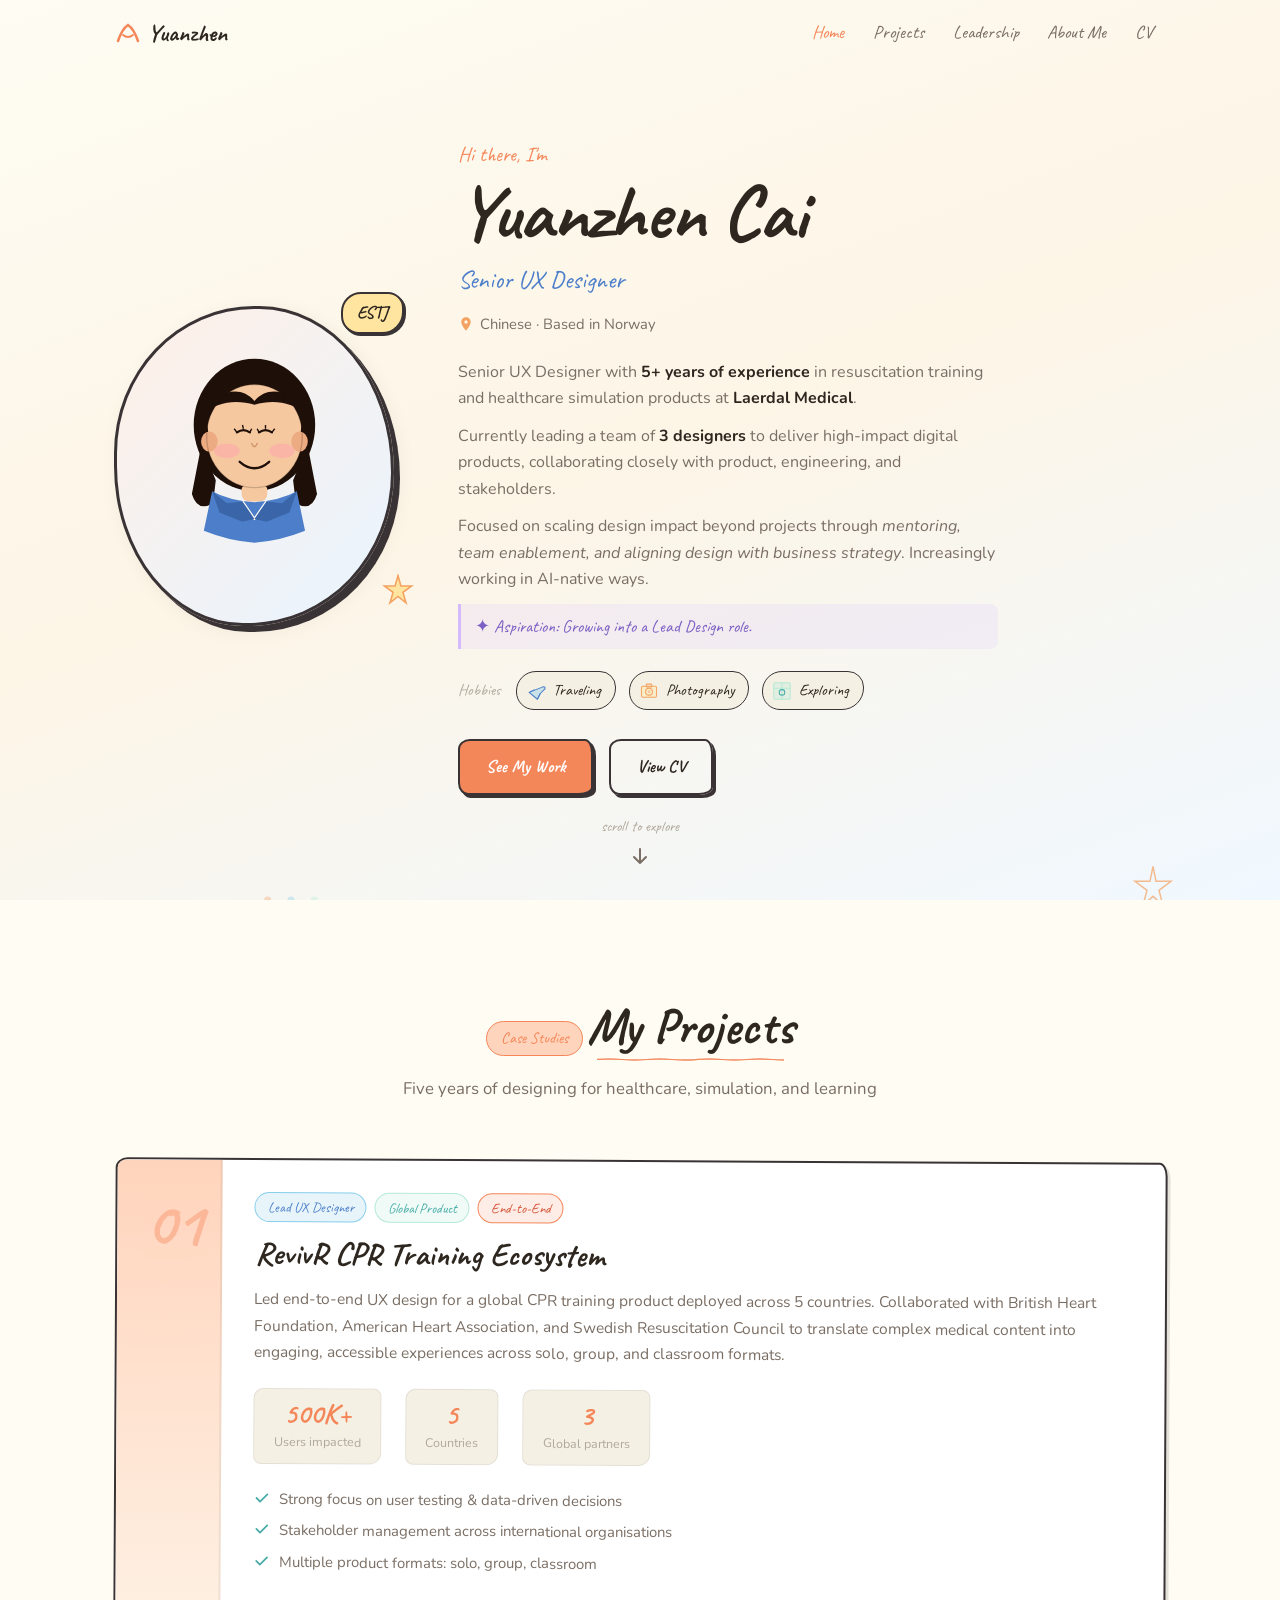
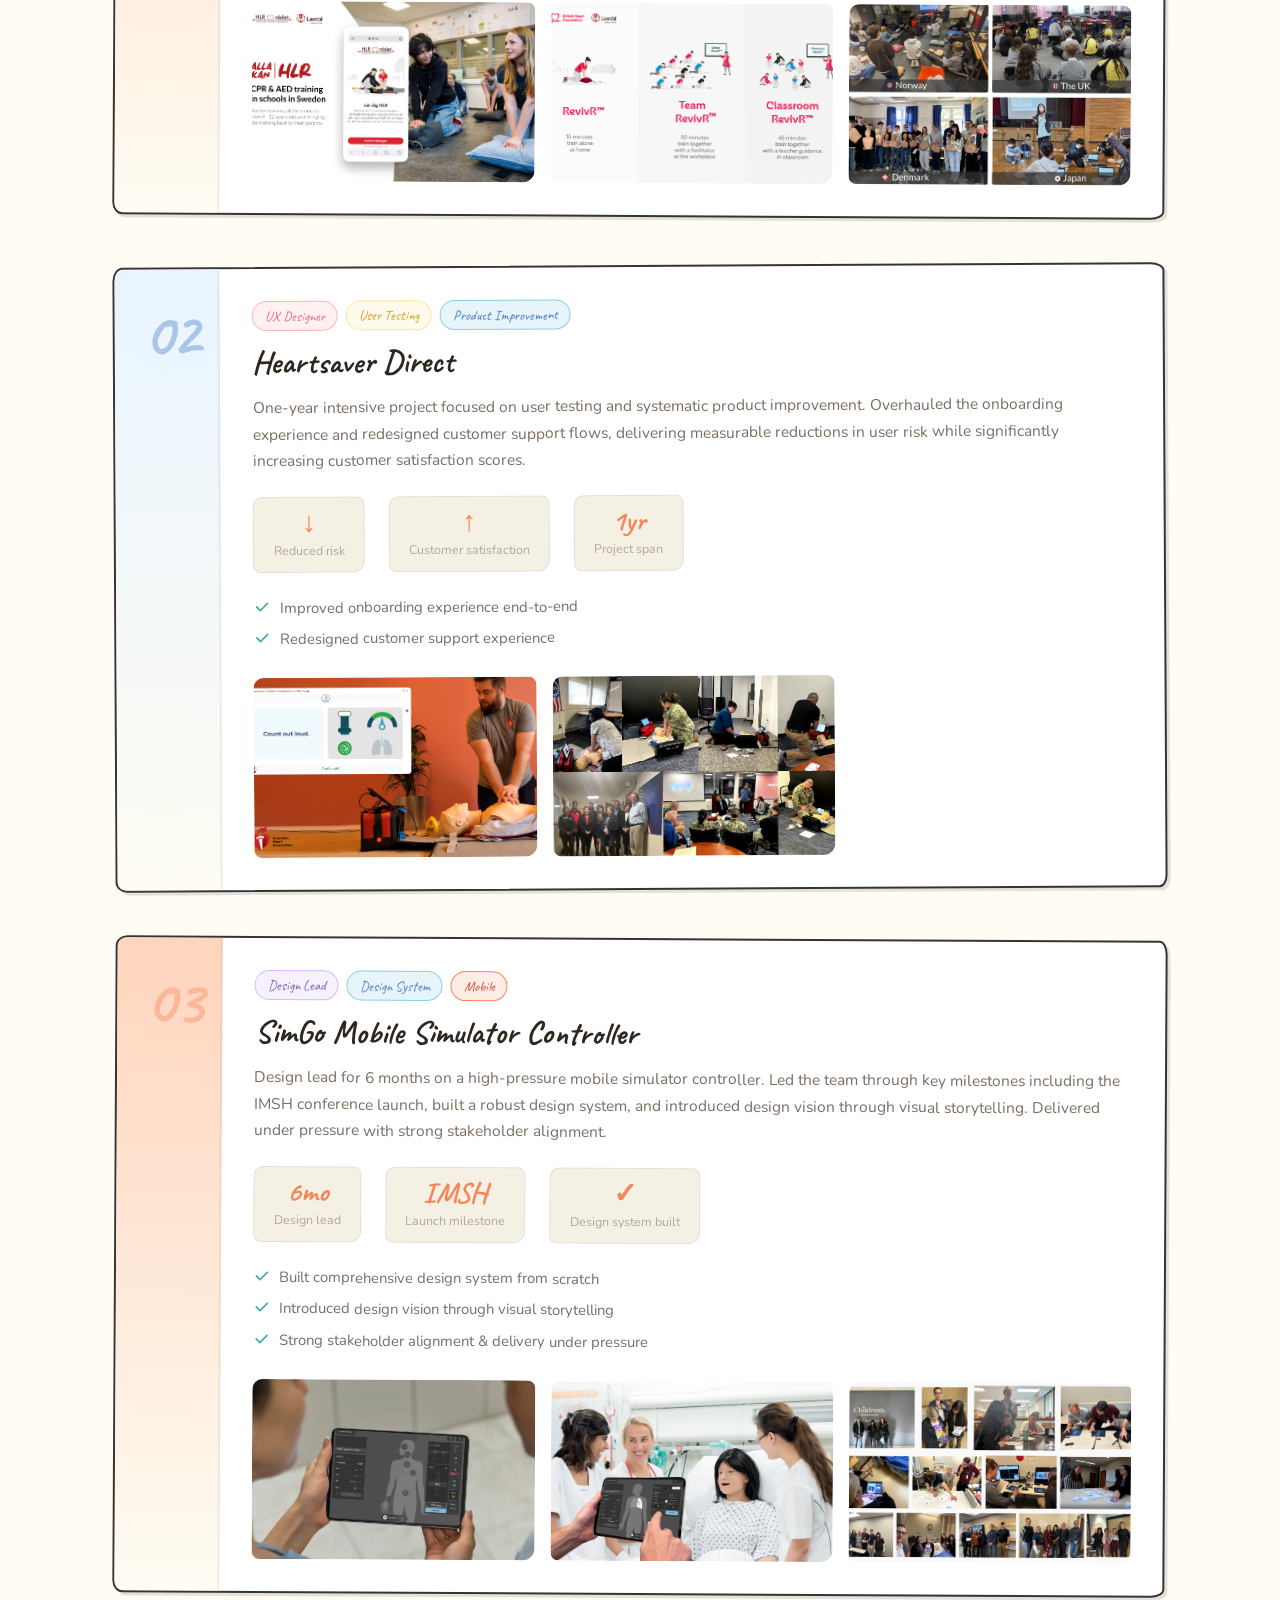
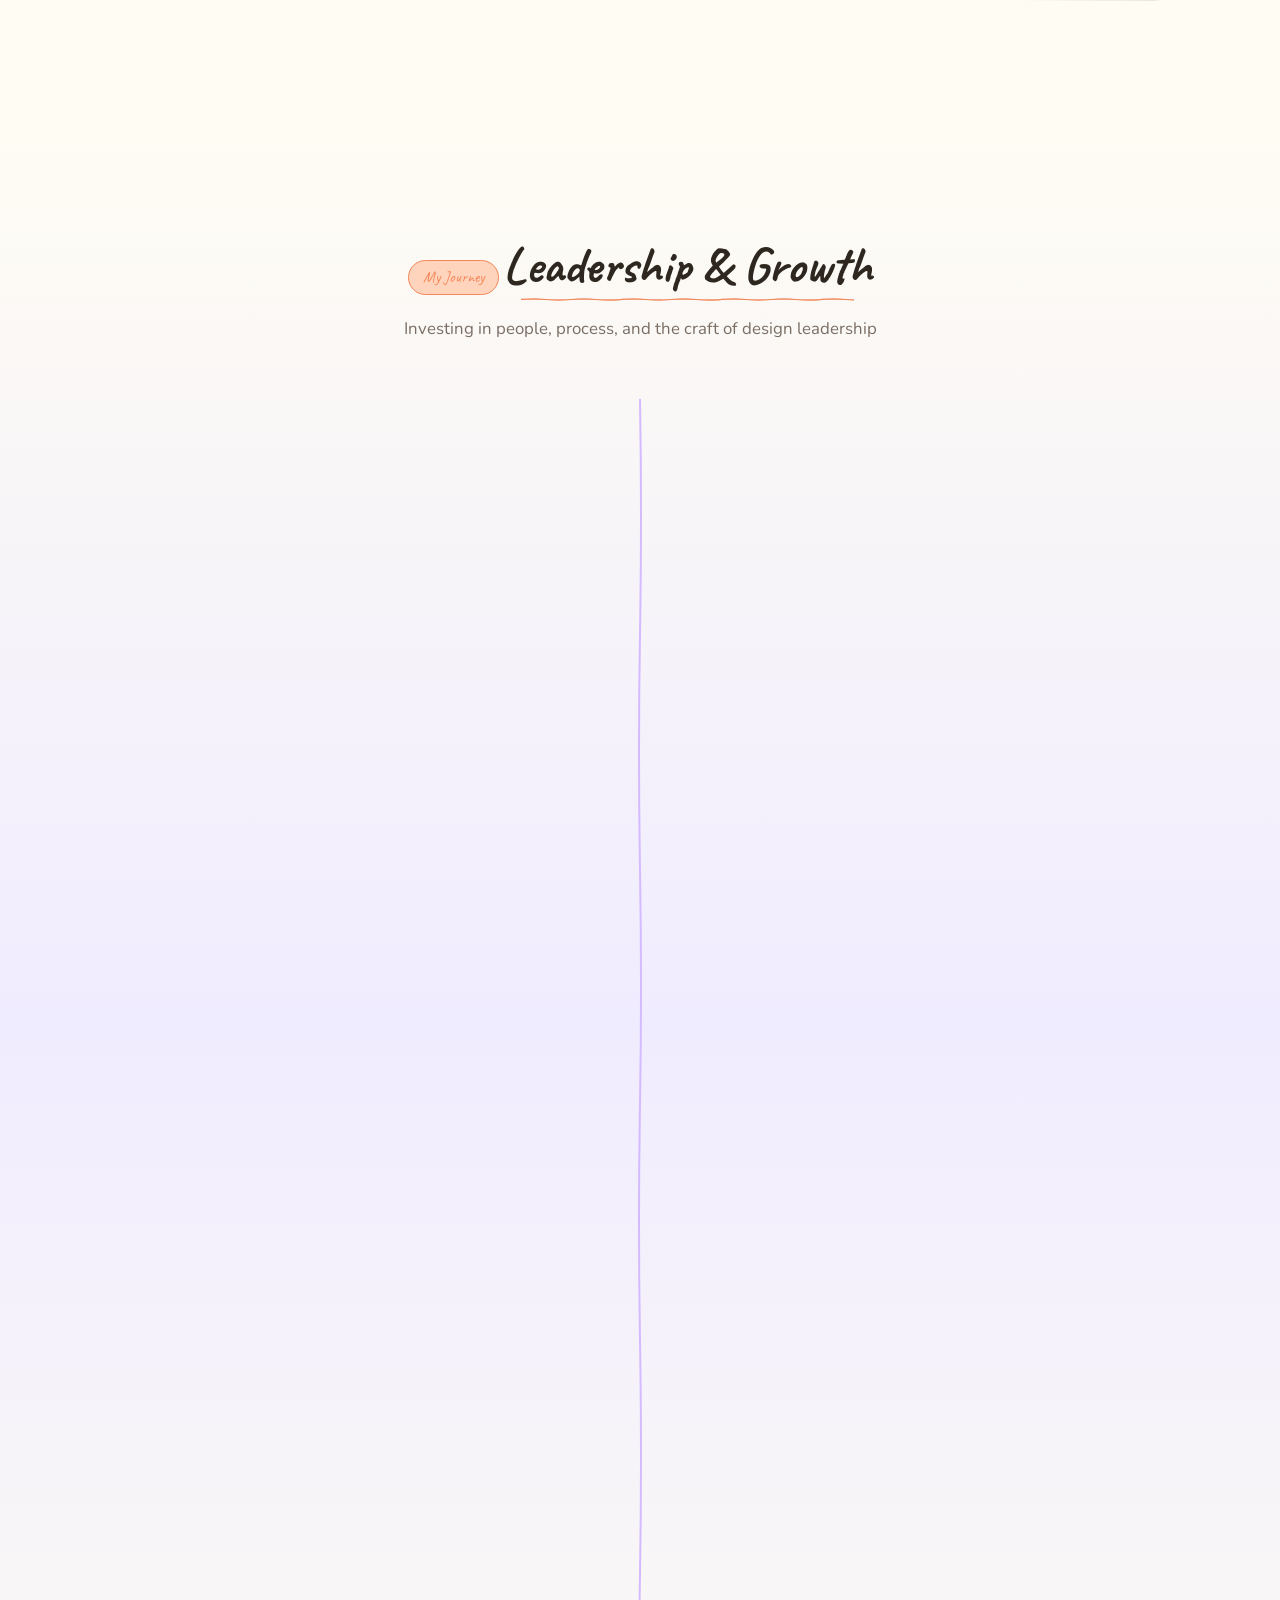
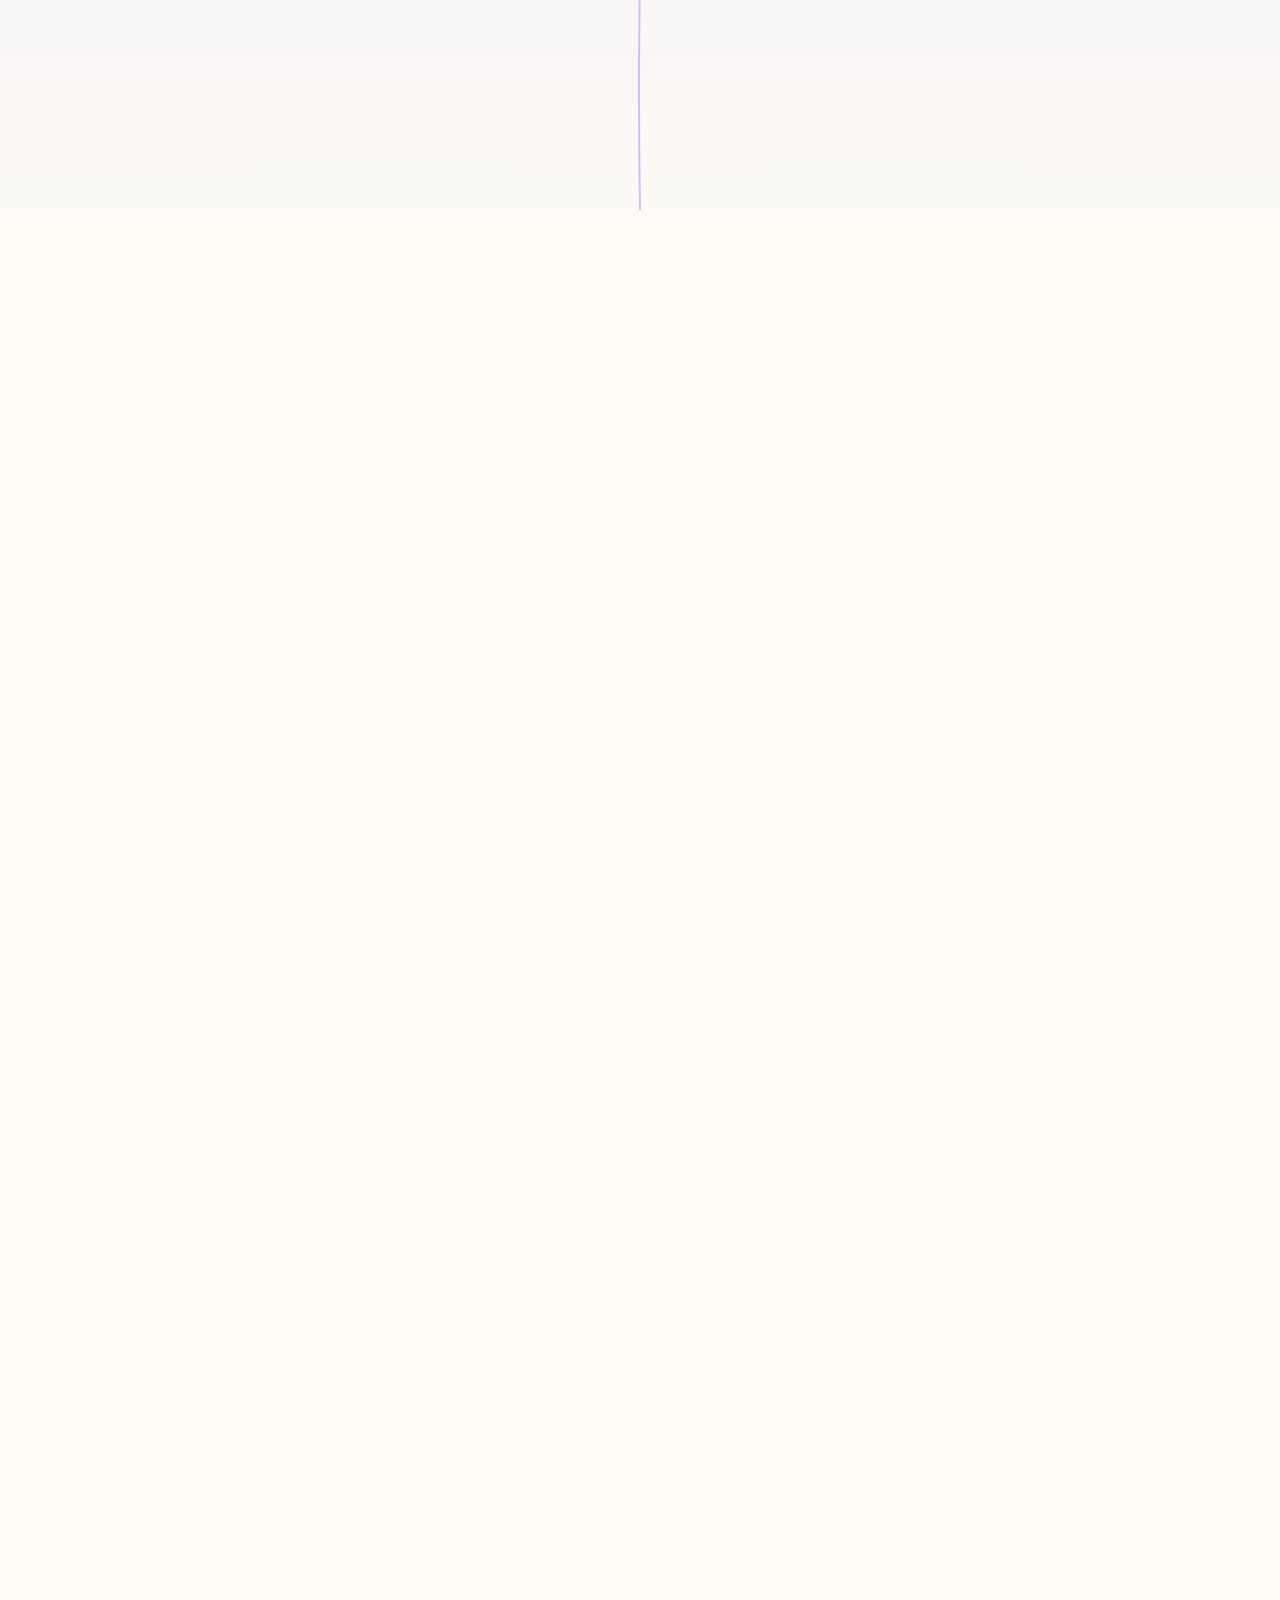
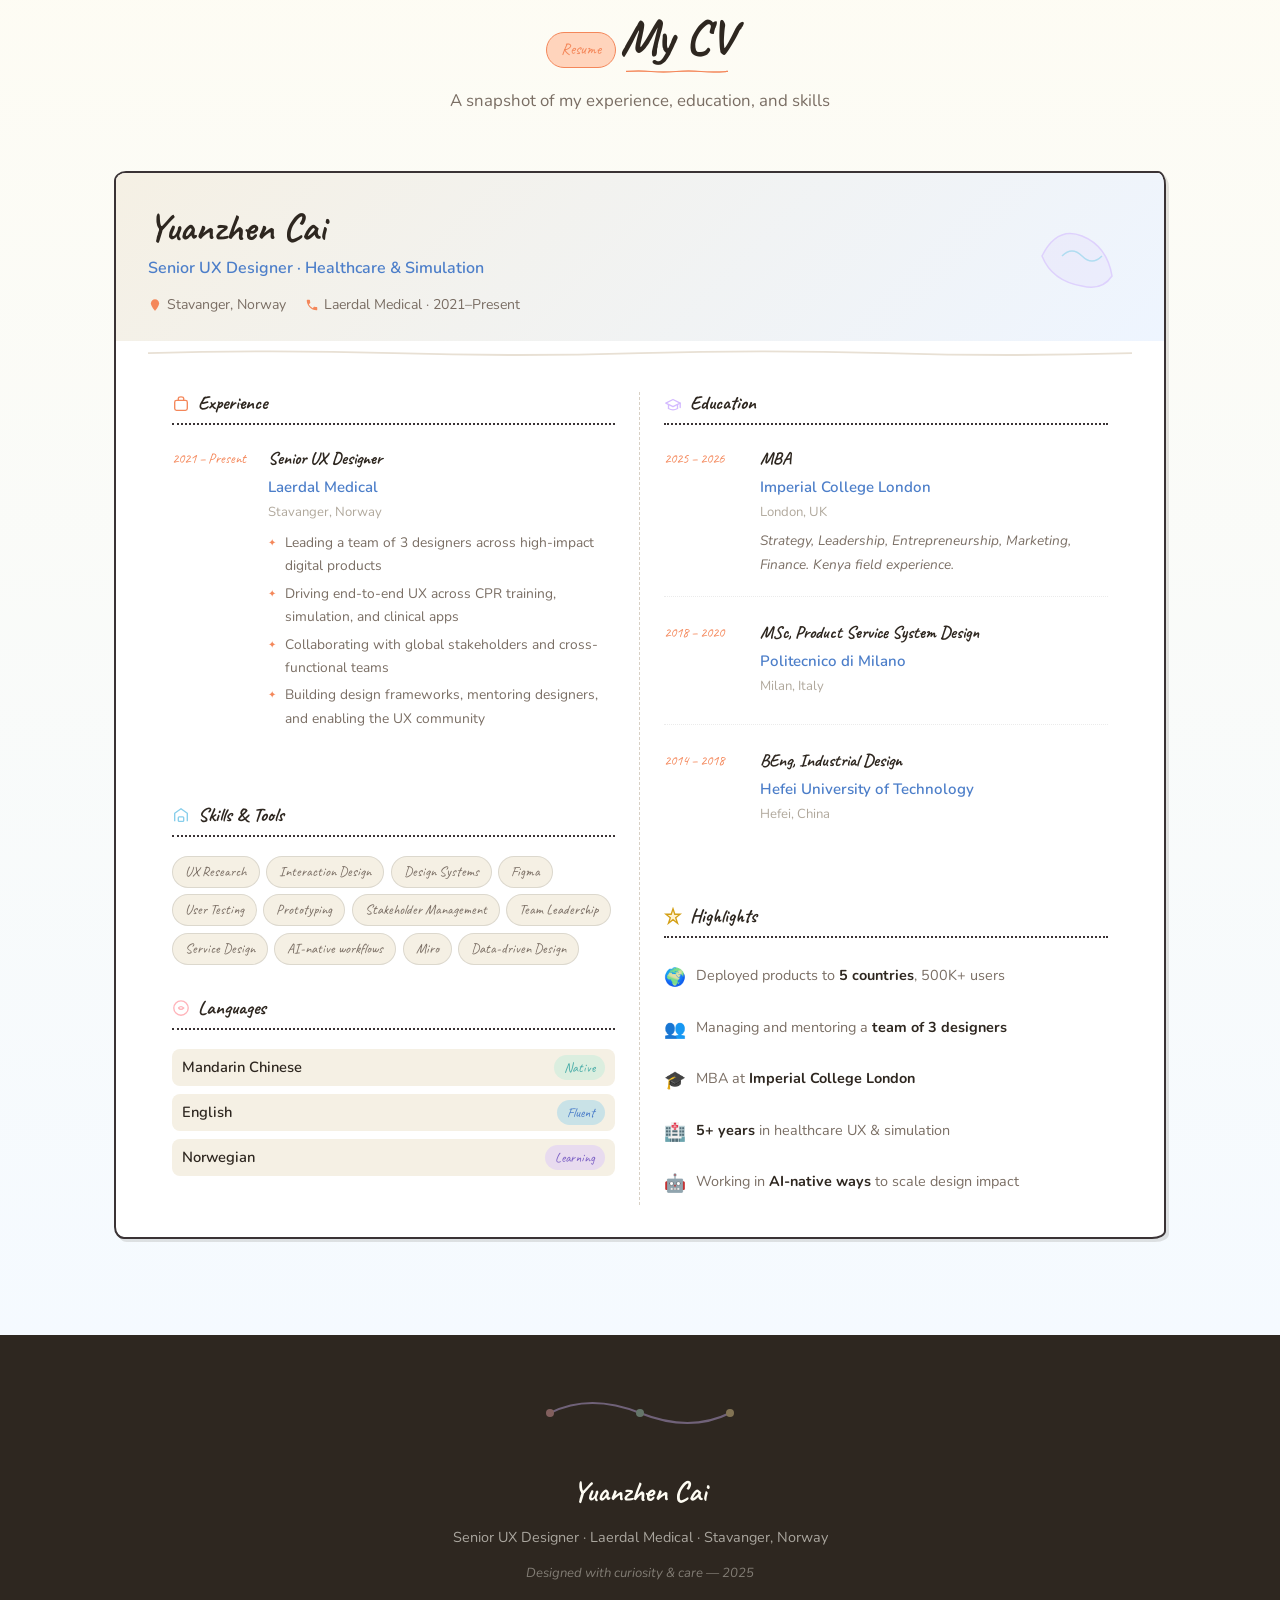
==== index.html @ e17362eb "Initial portfolio upload" ====
<!DOCTYPE html>
<html lang="en">
<head>
  <meta charset="UTF-8">
  <meta name="viewport" content="width=device-width, initial-scale=1.0">
  <title>Yuanzhen Cai — UX Designer Portfolio</title>
  <link rel="preconnect" href="https://fonts.googleapis.com">
  <link rel="preconnect" href="https://fonts.gstatic.com" crossorigin>
  <link href="https://fonts.googleapis.com/css2?family=Caveat:wght@400;500;600;700&family=Nunito:ital,wght@0,300;0,400;0,500;0,600;0,700;1,300&display=swap" rel="stylesheet">
  <link rel="stylesheet" href="styles.css">
</head>
<body>

<!-- Hidden SVG filters -->
<svg style="display:none" aria-hidden="true">
  <defs>
    <filter id="sketchy" x="-5%" y="-5%" width="110%" height="110%">
      <feTurbulence type="turbulence" baseFrequency="0.045" numOctaves="3" seed="2" result="noise"/>
      <feDisplacementMap in="SourceGraphic" in2="noise" scale="2.5" xChannelSelector="R" yChannelSelector="G"/>
    </filter>
    <filter id="sketchy-heavy" x="-8%" y="-8%" width="116%" height="116%">
      <feTurbulence type="turbulence" baseFrequency="0.06" numOctaves="4" seed="7" result="noise"/>
      <feDisplacementMap in="SourceGraphic" in2="noise" scale="4" xChannelSelector="R" yChannelSelector="G"/>
    </filter>
  </defs>
</svg>

<!-- ── NAVIGATION ───────────────────────────────────────────── -->
<nav class="nav" id="nav">
  <div class="nav-inner">
    <a href="#hero" class="nav-logo">
      <svg width="28" height="28" viewBox="0 0 28 28" fill="none">
        <path d="M4 22 Q8 10 14 6 Q20 10 24 22" stroke="var(--orange)" stroke-width="2.5" stroke-linecap="round" fill="none"/>
        <path d="M9 16 Q14 20 19 16" stroke="var(--orange)" stroke-width="2" stroke-linecap="round" fill="none"/>
      </svg>
      <span>Yuanzhen</span>
    </a>
    <button class="nav-hamburger" id="navToggle" aria-label="Toggle menu">
      <span></span><span></span><span></span>
    </button>
    <ul class="nav-links" id="navLinks">
      <li><a href="#hero" class="nav-link">Home</a></li>
      <li><a href="#projects" class="nav-link">Projects</a></li>
      <li><a href="#leadership" class="nav-link">Leadership</a></li>
      <li><a href="#personal" class="nav-link">About Me</a></li>
      <li><a href="#cv" class="nav-link">CV</a></li>
    </ul>
  </div>
</nav>

<main>

<!-- ── HERO ─────────────────────────────────────────────────── -->
<section id="hero" class="hero">
  <!-- Background doodle decorations -->
  <div class="hero-doodles" aria-hidden="true">
    <svg class="doodle d-star1" viewBox="0 0 50 50"><path d="M25 5 L28 20 L43 20 L31 29 L35 44 L25 35 L15 44 L19 29 L7 20 L22 20 Z" stroke="#F4A261" stroke-width="1.5" fill="none"/></svg>
    <svg class="doodle d-star2" viewBox="0 0 30 30"><path d="M15 3 L17 12 L26 12 L19 17 L21 26 L15 21 L9 26 L11 17 L4 12 L13 12 Z" stroke="#87CEEB" stroke-width="1.5" fill="none"/></svg>
    <svg class="doodle d-squiggle1" viewBox="0 0 120 30"><path d="M0 15 Q15 5 30 15 Q45 25 60 15 Q75 5 90 15 Q105 25 120 15" stroke="#B5EAD7" stroke-width="2" fill="none" stroke-linecap="round"/></svg>
    <svg class="doodle d-squiggle2" viewBox="0 0 80 20"><path d="M0 10 Q10 3 20 10 Q30 17 40 10 Q50 3 60 10 Q70 17 80 10" stroke="#FFB4BA" stroke-width="2" fill="none" stroke-linecap="round"/></svg>
    <svg class="doodle d-circle1" viewBox="0 0 60 60"><circle cx="30" cy="30" r="26" stroke="#FFE5A0" stroke-width="2" fill="none" stroke-dasharray="4 3"/></svg>
    <svg class="doodle d-dots" viewBox="0 0 60 40">
      <circle cx="10" cy="10" r="3" fill="#F4A261" opacity="0.5"/>
      <circle cx="30" cy="10" r="3" fill="#87CEEB" opacity="0.5"/>
      <circle cx="50" cy="10" r="3" fill="#B5EAD7" opacity="0.5"/>
      <circle cx="10" cy="30" r="3" fill="#FFB4BA" opacity="0.5"/>
      <circle cx="30" cy="30" r="3" fill="#D4BBFF" opacity="0.5"/>
      <circle cx="50" cy="30" r="3" fill="#FFE5A0" opacity="0.5"/>
    </svg>
    <svg class="doodle d-spiral" viewBox="0 0 50 50"><path d="M25 25 Q32 18 32 25 Q32 35 22 35 Q10 35 10 23 Q10 10 25 10 Q40 10 40 25 Q40 42 22 42" stroke="#D4BBFF" stroke-width="1.5" fill="none" stroke-linecap="round"/></svg>
  </div>

  <div class="hero-content container">
    <!-- Avatar -->
    <div class="hero-avatar-wrap">
      <div class="hero-avatar-frame">
        <svg class="avatar-svg" viewBox="0 0 220 290" xmlns="http://www.w3.org/2000/svg">
          <!-- Hair back layer -->
          <ellipse cx="110" cy="100" rx="66" ry="72" fill="#1E0F08"/>
          <!-- Face -->
          <ellipse cx="110" cy="112" rx="52" ry="56" fill="#F5C8A0"/>
          <!-- Bangs -->
          <path d="M56 88 C68 62 95 56 110 74 C125 56 152 62 164 88 C152 75 130 72 110 78 C90 72 68 75 56 88 Z" fill="#1E0F08"/>
          <!-- Left side hair -->
          <path d="M58 92 L42 175 Q48 195 65 185 L68 160 Q58 140 60 110 Z" fill="#1E0F08"/>
          <!-- Right side hair -->
          <path d="M162 92 L178 175 Q172 195 155 185 L152 160 Q162 140 160 110 Z" fill="#1E0F08"/>
          <!-- Ear left -->
          <ellipse cx="61" cy="118" rx="9" ry="11" fill="#EDAB82"/>
          <!-- Ear right -->
          <ellipse cx="159" cy="118" rx="9" ry="11" fill="#EDAB82"/>
          <!-- Eyes closed/happy arcs -->
          <path d="M91 108 Q98 103 105 108" stroke="#1E0F08" stroke-width="2.5" fill="none" stroke-linecap="round"/>
          <path d="M115 108 Q122 103 129 108" stroke="#1E0F08" stroke-width="2.5" fill="none" stroke-linecap="round"/>
          <!-- Eyelashes left -->
          <line x1="91" y1="108" x2="88" y2="104" stroke="#1E0F08" stroke-width="1.5"/>
          <line x1="98" y1="104" x2="97" y2="100" stroke="#1E0F08" stroke-width="1.5"/>
          <line x1="105" y1="108" x2="107" y2="104" stroke="#1E0F08" stroke-width="1.5"/>
          <!-- Eyelashes right -->
          <line x1="115" y1="108" x2="113" y2="104" stroke="#1E0F08" stroke-width="1.5"/>
          <line x1="122" y1="104" x2="122" y2="100" stroke="#1E0F08" stroke-width="1.5"/>
          <line x1="129" y1="108" x2="132" y2="104" stroke="#1E0F08" stroke-width="1.5"/>
          <!-- Blush -->
          <ellipse cx="80" cy="128" rx="14" ry="8" fill="#FF9DB0" opacity="0.45"/>
          <ellipse cx="140" cy="128" rx="14" ry="8" fill="#FF9DB0" opacity="0.45"/>
          <!-- Nose -->
          <path d="M107 120 Q110 127 113 120" stroke="#D4956A" stroke-width="1.5" fill="none" stroke-linecap="round"/>
          <!-- Smile -->
          <path d="M94 140 Q110 154 126 140" stroke="#1E0F08" stroke-width="2.5" fill="none" stroke-linecap="round"/>
          <!-- Neck -->
          <rect x="96" y="163" width="28" height="20" rx="8" fill="#F5C8A0"/>
          <!-- Blazer body -->
          <path d="M55 215 L64 172 Q82 182 110 184 Q138 182 156 172 L165 215 Q138 226 110 228 Q82 226 55 215 Z" fill="#4C7EC9"/>
          <!-- Shirt collar V -->
          <path d="M97 183 L110 202 L123 183" stroke="#FEFCF8" stroke-width="2.5" fill="none" stroke-linejoin="round"/>
          <!-- Blazer lapels -->
          <path d="M64 172 L80 185 L97 183 L110 202 L97 205 L72 195 Z" fill="#3A65A8"/>
          <path d="M156 172 L140 185 L123 183 L110 202 L123 205 L148 195 Z" fill="#3A65A8"/>
          <!-- Hand-drawn outline strokes -->
          <ellipse cx="110" cy="112" rx="52" ry="56" stroke="#1E0F08" stroke-width="1.5" fill="none" opacity="0.2"/>
        </svg>
      </div>
      <!-- Floating MBTI badge -->
      <div class="badge-mbti">ESTJ</div>
      <!-- Floating star -->
      <svg class="avatar-sparkle" viewBox="0 0 20 20">
        <path d="M10 1 L11.8 7.5 L18.5 7.5 L13.1 11.5 L15 18 L10 14 L5 18 L6.9 11.5 L1.5 7.5 L8.2 7.5 Z" fill="#FFE5A0" stroke="#F4A261" stroke-width="1"/>
      </svg>
    </div>

    <!-- Text content -->
    <div class="hero-text">
      <p class="hero-greeting">Hi there, I'm</p>
      <h1 class="hero-name">Yuanzhen Cai</h1>
      <p class="hero-role">Senior UX Designer</p>
      <div class="hero-location">
        <svg width="16" height="16" viewBox="0 0 24 24" fill="none"><path d="M12 2C8.13 2 5 5.13 5 9c0 5.25 7 13 7 13s7-7.75 7-13c0-3.87-3.13-7-7-7zm0 9.5c-1.38 0-2.5-1.12-2.5-2.5s1.12-2.5 2.5-2.5 2.5 1.12 2.5 2.5-1.12 2.5-2.5 2.5z" fill="#F4A261"/></svg>
        <span>Chinese &middot; Based in Norway</span>
      </div>

      <div class="hero-bio">
        <p>Senior UX Designer with <strong>5+ years of experience</strong> in resuscitation training and healthcare simulation products at <strong>Laerdal Medical</strong>.</p>
        <p>Currently leading a team of <strong>3 designers</strong> to deliver high-impact digital products, collaborating closely with product, engineering, and stakeholders.</p>
        <p>Focused on scaling design impact beyond projects through <em>mentoring, team enablement, and aligning design with business strategy</em>. Increasingly working in AI-native ways.</p>
        <p class="hero-aspiration">✦ Aspiration: Growing into a Lead Design role.</p>
      </div>

      <!-- Hobbies -->
      <div class="hobbies">
        <span class="hobbies-label">Hobbies</span>
        <div class="hobbies-list">
          <div class="hobby-item">
            <svg viewBox="0 0 32 32" class="hobby-icon"><path d="M6 18 L26 10 Q30 9 29 13 L22 20 L18 28 Z" stroke="#4C7EC9" stroke-width="1.5" fill="#87CEEB" fill-opacity="0.4" stroke-linejoin="round"/><path d="M18 28 L22 20" stroke="#4C7EC9" stroke-width="1.5"/><path d="M6 18 L14 14" stroke="#4C7EC9" stroke-width="1.5"/></svg>
            <span>Traveling</span>
          </div>
          <div class="hobby-item">
            <svg viewBox="0 0 32 32" class="hobby-icon"><rect x="5" y="9" width="22" height="16" rx="2" stroke="#F4A261" stroke-width="1.5" fill="#FFE5A0" fill-opacity="0.4"/><circle cx="16" cy="17" r="5" stroke="#F4A261" stroke-width="1.5" fill="none"/><rect x="12" y="6" width="8" height="4" rx="1" stroke="#F4A261" stroke-width="1.5" fill="none"/><circle cx="16" cy="17" r="2" fill="#F4A261" opacity="0.5"/></svg>
            <span>Photography</span>
          </div>
          <div class="hobby-item">
            <svg viewBox="0 0 32 32" class="hobby-icon"><rect x="4" y="4" width="24" height="24" rx="2" stroke="#B5EAD7" stroke-width="1.5" fill="#B5EAD7" fill-opacity="0.3"/><path d="M4 12 L28 12" stroke="#B5EAD7" stroke-width="1.5"/><path d="M16 4 L16 28" stroke="#B5EAD7" stroke-width="1.5"/><circle cx="16" cy="18" r="4" stroke="#4AADA8" stroke-width="1.5" fill="none"/></svg>
            <span>Exploring</span>
          </div>
        </div>
      </div>

      <div class="hero-cta">
        <a href="#projects" class="btn btn-primary">See My Work</a>
        <a href="#cv" class="btn btn-ghost">View CV</a>
      </div>
    </div>
  </div>

  <!-- Scroll hint -->
  <div class="scroll-hint" aria-hidden="true">
    <span>scroll to explore</span>
    <svg width="24" height="24" viewBox="0 0 24 24"><path d="M12 5 L12 19 M6 13 L12 19 L18 13" stroke="var(--text-mid)" stroke-width="2" stroke-linecap="round" stroke-linejoin="round" fill="none"/></svg>
  </div>
</section>


<!-- ── PROJECTS ───────────────────────────────────────────────── -->
<section id="projects" class="projects section-pad">
  <div class="container">
    <div class="section-header">
      <div class="section-tag">Case Studies</div>
      <h2 class="section-title">My Projects</h2>
      <p class="section-sub">Five years of designing for healthcare, simulation, and learning</p>
    </div>

    <!-- ── Project 01 ── -->
    <article class="project-card card" data-tilt>
      <div class="project-number-wrap">
        <span class="project-number">01</span>
      </div>
      <div class="project-body">
        <div class="project-top">
          <div class="project-tags">
            <span class="tag tag-blue">Lead UX Designer</span>
            <span class="tag tag-green">Global Product</span>
            <span class="tag tag-orange">End-to-End</span>
          </div>
          <h3 class="project-title">RevivR CPR Training Ecosystem</h3>
          <p class="project-summary">Led end-to-end UX design for a global CPR training product deployed across 5 countries. Collaborated with British Heart Foundation, American Heart Association, and Swedish Resuscitation Council to translate complex medical content into engaging, accessible experiences across solo, group, and classroom formats.</p>
        </div>

        <div class="project-impact">
          <div class="impact-item">
            <span class="impact-num">500K+</span>
            <span class="impact-label">Users impacted</span>
          </div>
          <div class="impact-item">
            <span class="impact-num">5</span>
            <span class="impact-label">Countries</span>
          </div>
          <div class="impact-item">
            <span class="impact-num">3</span>
            <span class="impact-label">Global partners</span>
          </div>
        </div>

        <div class="project-highlights">
          <div class="highlight-item">
            <svg viewBox="0 0 20 20"><path d="M4 10 L8 14 L16 6" stroke="var(--mint-dark)" stroke-width="2" stroke-linecap="round" stroke-linejoin="round" fill="none"/></svg>
            <span>Strong focus on user testing & data-driven decisions</span>
          </div>
          <div class="highlight-item">
            <svg viewBox="0 0 20 20"><path d="M4 10 L8 14 L16 6" stroke="var(--mint-dark)" stroke-width="2" stroke-linecap="round" stroke-linejoin="round" fill="none"/></svg>
            <span>Stakeholder management across international organisations</span>
          </div>
          <div class="highlight-item">
            <svg viewBox="0 0 20 20"><path d="M4 10 L8 14 L16 6" stroke="var(--mint-dark)" stroke-width="2" stroke-linecap="round" stroke-linejoin="round" fill="none"/></svg>
            <span>Multiple product formats: solo, group, classroom</span>
          </div>
        </div>

        <div class="project-gallery">
          <figure class="img-real">
            <img src="Portfolio%20image/RevivR-1.png" alt="RevivR — User Flow" loading="lazy">
            <figcaption>RevivR — User Flow</figcaption>
          </figure>
          <figure class="img-real">
            <img src="Portfolio%20image/RevivR-2.png" alt="RevivR — Interface Design" loading="lazy">
            <figcaption>RevivR — Interface Design</figcaption>
          </figure>
          <figure class="img-real">
            <img src="Portfolio%20image/RevivR-3.png" alt="RevivR — Research & Testing" loading="lazy">
            <figcaption>RevivR — Research &amp; Testing</figcaption>
          </figure>
        </div>
      </div>
    </article>

    <!-- ── Project 02 ── -->
    <article class="project-card card card-alt" data-tilt>
      <div class="project-number-wrap">
        <span class="project-number">02</span>
      </div>
      <div class="project-body">
        <div class="project-top">
          <div class="project-tags">
            <span class="tag tag-pink">UX Designer</span>
            <span class="tag tag-yellow">User Testing</span>
            <span class="tag tag-blue">Product Improvement</span>
          </div>
          <h3 class="project-title">Heartsaver Direct</h3>
          <p class="project-summary">One-year intensive project focused on user testing and systematic product improvement. Overhauled the onboarding experience and redesigned customer support flows, delivering measurable reductions in user risk while significantly increasing customer satisfaction scores.</p>
        </div>

        <div class="project-impact">
          <div class="impact-item">
            <span class="impact-num">↓</span>
            <span class="impact-label">Reduced risk</span>
          </div>
          <div class="impact-item">
            <span class="impact-num">↑</span>
            <span class="impact-label">Customer satisfaction</span>
          </div>
          <div class="impact-item">
            <span class="impact-num">1yr</span>
            <span class="impact-label">Project span</span>
          </div>
        </div>

        <div class="project-highlights">
          <div class="highlight-item">
            <svg viewBox="0 0 20 20"><path d="M4 10 L8 14 L16 6" stroke="var(--mint-dark)" stroke-width="2" stroke-linecap="round" stroke-linejoin="round" fill="none"/></svg>
            <span>Improved onboarding experience end-to-end</span>
          </div>
          <div class="highlight-item">
            <svg viewBox="0 0 20 20"><path d="M4 10 L8 14 L16 6" stroke="var(--mint-dark)" stroke-width="2" stroke-linecap="round" stroke-linejoin="round" fill="none"/></svg>
            <span>Redesigned customer support experience</span>
          </div>
        </div>

        <div class="project-gallery">
          <figure class="img-real">
            <img src="Portfolio%20image/Heartsaver-1.png" alt="Heartsaver — Onboarding Flow" loading="lazy">
            <figcaption>Heartsaver — Onboarding Flow</figcaption>
          </figure>
          <figure class="img-real">
            <img src="Portfolio%20image/Heartsaver-2.png" alt="Heartsaver — Support UX" loading="lazy">
            <figcaption>Heartsaver — Support UX</figcaption>
          </figure>
        </div>
      </div>
    </article>

    <!-- ── Project 03 ── -->
    <article class="project-card card" data-tilt>
      <div class="project-number-wrap">
        <span class="project-number">03</span>
      </div>
      <div class="project-body">
        <div class="project-top">
          <div class="project-tags">
            <span class="tag tag-purple">Design Lead</span>
            <span class="tag tag-blue">Design System</span>
            <span class="tag tag-orange">Mobile</span>
          </div>
          <h3 class="project-title">SimGo Mobile Simulator Controller</h3>
          <p class="project-summary">Design lead for 6 months on a high-pressure mobile simulator controller. Led the team through key milestones including the IMSH conference launch, built a robust design system, and introduced design vision through visual storytelling. Delivered under pressure with strong stakeholder alignment.</p>
        </div>

        <div class="project-impact">
          <div class="impact-item">
            <span class="impact-num">6mo</span>
            <span class="impact-label">Design lead</span>
          </div>
          <div class="impact-item">
            <span class="impact-num">IMSH</span>
            <span class="impact-label">Launch milestone</span>
          </div>
          <div class="impact-item">
            <span class="impact-num">✓</span>
            <span class="impact-label">Design system built</span>
          </div>
        </div>

        <div class="project-highlights">
          <div class="highlight-item">
            <svg viewBox="0 0 20 20"><path d="M4 10 L8 14 L16 6" stroke="var(--mint-dark)" stroke-width="2" stroke-linecap="round" stroke-linejoin="round" fill="none"/></svg>
            <span>Built comprehensive design system from scratch</span>
          </div>
          <div class="highlight-item">
            <svg viewBox="0 0 20 20"><path d="M4 10 L8 14 L16 6" stroke="var(--mint-dark)" stroke-width="2" stroke-linecap="round" stroke-linejoin="round" fill="none"/></svg>
            <span>Introduced design vision through visual storytelling</span>
          </div>
          <div class="highlight-item">
            <svg viewBox="0 0 20 20"><path d="M4 10 L8 14 L16 6" stroke="var(--mint-dark)" stroke-width="2" stroke-linecap="round" stroke-linejoin="round" fill="none"/></svg>
            <span>Strong stakeholder alignment & delivery under pressure</span>
          </div>
        </div>

        <div class="project-gallery">
          <figure class="img-real">
            <img src="Portfolio%20image/SimGo-1.jpg" alt="SimGo — Interface Design" loading="lazy">
            <figcaption>SimGo — Interface Design</figcaption>
          </figure>
          <figure class="img-real">
            <img src="Portfolio%20image/SimGo-2.png" alt="SimGo — Design System" loading="lazy">
            <figcaption>SimGo — Design System</figcaption>
          </figure>
          <figure class="img-real">
            <img src="Portfolio%20image/SimGo-3.png" alt="SimGo — Vision Storytelling" loading="lazy">
            <figcaption>SimGo — Vision Storytelling</figcaption>
          </figure>
        </div>
      </div>
    </article>

  </div><!-- /container -->
</section>


<!-- ── LEADERSHIP & GROWTH ──────────────────────────────────── -->
<section id="leadership" class="leadership section-pad">
  <div class="container">
    <div class="section-header">
      <div class="section-tag">My Journey</div>
      <h2 class="section-title">Leadership & Growth</h2>
      <p class="section-sub">Investing in people, process, and the craft of design leadership</p>
    </div>

    <div class="timeline">
      <!-- Timeline line -->
      <div class="timeline-line" aria-hidden="true">
        <svg viewBox="0 0 10 600" preserveAspectRatio="none">
          <path d="M5 0 Q7 50 5 100 Q3 150 5 200 Q7 250 5 300 Q3 350 5 400 Q7 450 5 500 Q3 550 5 600" stroke="#D4BBFF" stroke-width="2" fill="none" stroke-linecap="round"/>
        </svg>
      </div>

      <!-- MBA -->
      <div class="timeline-item tl-right reveal">
        <div class="tl-dot">
          <svg viewBox="0 0 32 32"><circle cx="16" cy="16" r="12" fill="#D4BBFF" stroke="#9B8AFF" stroke-width="2"/><text x="16" y="21" text-anchor="middle" font-size="14" fill="#3A2E7A">🎓</text></svg>
        </div>
        <div class="tl-date">2025 – 2026</div>
        <div class="tl-card card">
          <div class="tl-card-inner">
            <h3 class="tl-title">MBA at Imperial College London</h3>
            <p class="tl-desc">Expanding my strategic thinking and leadership toolkit through an intensive MBA programme at one of the world's top business schools.</p>
            <div class="tl-modules">
              <span class="module-tag">Strategy</span>
              <span class="module-tag">Leadership</span>
              <span class="module-tag">Organisational Behaviour</span>
              <span class="module-tag">Entrepreneurship</span>
              <span class="module-tag">Sales Psychology</span>
              <span class="module-tag">Corporate Finance</span>
              <span class="module-tag">Accounting</span>
              <span class="module-tag">Economics</span>
              <span class="module-tag">Marketing</span>
            </div>
            <div class="tl-highlight">
              <svg viewBox="0 0 20 20" width="16" height="16"><path d="M10 2 L10 18 M4 6 L10 2 L16 6" stroke="var(--orange)" stroke-width="2" stroke-linecap="round" stroke-linejoin="round" fill="none"/></svg>
              <em>Kenya field experience: "How Business Addresses Inequality"</em>
            </div>
            <div class="tl-gallery">
              <figure class="img-real">
                <img src="Portfolio%20image/MBA-1.png" alt="MBA at Imperial College London" loading="lazy">
                <figcaption>MBA — Imperial College London</figcaption>
              </figure>
              <figure class="img-real">
                <img src="Portfolio%20image/MBA-2.png" alt="MBA Kenya field experience" loading="lazy">
                <figcaption>Kenya field experience</figcaption>
              </figure>
            </div>
          </div>
        </div>
      </div>

      <!-- UX Community -->
      <div class="timeline-item tl-left reveal">
        <div class="tl-dot">
          <svg viewBox="0 0 32 32"><circle cx="16" cy="16" r="12" fill="#B5EAD7" stroke="#4AADA8" stroke-width="2"/><text x="16" y="21" text-anchor="middle" font-size="14" fill="#1A5C58">🌱</text></svg>
        </div>
        <div class="tl-date">Ongoing</div>
        <div class="tl-card card">
          <div class="tl-card-inner">
            <h3 class="tl-title">UX Community Building</h3>
            <p class="tl-desc">Building the foundations for a thriving UX practice at Laerdal — creating the frameworks, culture, and resources that help designers grow and do their best work.</p>
            <div class="tl-modules">
              <span class="module-tag">Competence Framework</span>
              <span class="module-tag">Development Framework</span>
              <span class="module-tag">Culture Workshop</span>
              <span class="module-tag">Culture Website</span>
            </div>
            <div class="tl-gallery">
              <figure class="img-real">
                <img src="Portfolio%20image/UX-1.png" alt="UX Community Building" loading="lazy">
                <figcaption>UX Community Building</figcaption>
              </figure>
              <figure class="img-real">
                <img src="Portfolio%20image/UX-2.png" alt="UX Frameworks & Culture" loading="lazy">
                <figcaption>UX Frameworks &amp; Culture</figcaption>
              </figure>
            </div>
          </div>
        </div>
      </div>

      <!-- Mentorship -->
      <div class="timeline-item tl-right reveal">
        <div class="tl-dot">
          <svg viewBox="0 0 32 32"><circle cx="16" cy="16" r="12" fill="#FFB4BA" stroke="#E76F7A" stroke-width="2"/><text x="16" y="21" text-anchor="middle" font-size="14" fill="#7A1A24">💛</text></svg>
        </div>
        <div class="tl-date">Ongoing</div>
        <div class="tl-card card">
          <div class="tl-card-inner">
            <h3 class="tl-title">Mentorship & Teaching</h3>
            <p class="tl-desc">Giving back to the next generation of designers through hands-on mentorship, thesis support, and sharing knowledge through guest lectures.</p>
            <div class="tl-modules">
              <span class="module-tag">Intern Mentoring</span>
              <span class="module-tag">Student Thesis Support</span>
              <span class="module-tag">Guest Lectures</span>
            </div>
            <div class="tl-gallery">
              <figure class="img-real">
                <img src="Portfolio%20image/Mentor-1.jpg" alt="Mentorship & Teaching" loading="lazy">
                <figcaption>Mentorship sessions</figcaption>
              </figure>
              <figure class="img-real">
                <img src="Portfolio%20image/Mentor-2.png" alt="Guest lectures & student support" loading="lazy">
                <figcaption>Guest lectures</figcaption>
              </figure>
            </div>
          </div>
        </div>
      </div>

    </div><!-- /timeline -->
  </div>
</section>


<!-- ── PERSONAL ───────────────────────────────────────────────── -->
<section id="personal" class="personal section-pad">
  <div class="container">
    <div class="section-header">
      <div class="section-tag">The Human Behind the Designer</div>
      <h2 class="section-title">More About Me</h2>
      <p class="section-sub">Life outside the Figma canvas — curiosity, culture, and a little chaos</p>
    </div>

    <div class="personal-intro card reveal">
      <div class="personal-intro-doodles" aria-hidden="true">
        <svg class="p-doodle" viewBox="0 0 40 40"><path d="M20 5 Q28 12 28 20 Q28 32 20 35 Q12 32 12 20 Q12 12 20 5" stroke="#FFB4BA" stroke-width="1.5" fill="none"/><path d="M15 18 Q20 24 25 18" stroke="#FFB4BA" stroke-width="1.5" fill="none" stroke-linecap="round"/></svg>
        <svg class="p-doodle p-doodle2" viewBox="0 0 60 20"><path d="M0 10 Q15 2 30 10 Q45 18 60 10" stroke="#B5EAD7" stroke-width="2" fill="none" stroke-linecap="round"/></svg>
      </div>
      <div class="personal-intro-content">
        <h3>Beyond the screen...</h3>
        <p>I am a <strong>Mandarin Chinese teacher</strong> — language and culture are close to my heart. When I am not designing or studying, I am usually exploring a new country, capturing moments through my camera lens, or planning the next adventure.</p>
        <p>I believe the best design comes from a designer who is genuinely curious about the world — and I try to feed that curiosity every day.</p>
      </div>
    </div>

    <!-- Gallery grid -->
    <div class="personal-gallery reveal">
      <div class="gallery-item gallery-item-lg">
        <figure class="img-real">
          <img src="Portfolio%20image/Teacher.png" alt="Chinese teacher life" loading="lazy">
          <figcaption>Chinese teacher life</figcaption>
        </figure>
      </div>
      <div class="gallery-item">
        <figure class="img-real">
          <img src="Portfolio%20image/Personal-1.jpg" alt="Travels" loading="lazy">
          <figcaption>Travels</figcaption>
        </figure>
      </div>
      <div class="gallery-item">
        <figure class="img-real">
          <img src="Portfolio%20image/Personal-2.jpg" alt="Kenya, MBA fieldwork" loading="lazy">
          <figcaption>Kenya, MBA fieldwork</figcaption>
        </figure>
      </div>
      <div class="gallery-item">
        <figure class="img-real">
          <img src="Portfolio%20image/Personal-3.jpg" alt="Norway life" loading="lazy">
          <figcaption>Norway life</figcaption>
        </figure>
      </div>
      <div class="gallery-item gallery-item-wide">
        <figure class="img-real">
          <img src="Portfolio%20image/Personal-4.jpg" alt="Adventures" loading="lazy">
          <figcaption>Adventures</figcaption>
        </figure>
      </div>
      <div class="gallery-item">
        <figure class="img-real">
          <img src="Portfolio%20image/Personal-5.jpg" alt="Food & culture" loading="lazy">
          <figcaption>Food &amp; culture</figcaption>
        </figure>
      </div>
      <div class="gallery-item">
        <figure class="img-real">
          <img src="Portfolio%20image/Personal-6.jpg" alt="Moments" loading="lazy">
          <figcaption>Moments</figcaption>
        </figure>
      </div>
    </div>

  </div>
</section>


<!-- ── CV ────────────────────────────────────────────────────── -->
<section id="cv" class="cv-section section-pad">
  <div class="container">
    <div class="section-header">
      <div class="section-tag">Resume</div>
      <h2 class="section-title">My CV</h2>
      <p class="section-sub">A snapshot of my experience, education, and skills</p>
    </div>

    <div class="cv-wrapper card reveal">
      <!-- CV Header -->
      <div class="cv-top">
        <div class="cv-top-info">
          <h3 class="cv-name">Yuanzhen Cai</h3>
          <p class="cv-tagline">Senior UX Designer &middot; Healthcare &amp; Simulation</p>
          <div class="cv-contact">
            <span>
              <svg width="14" height="14" viewBox="0 0 24 24" fill="none"><path d="M12 2C8.13 2 5 5.13 5 9c0 5.25 7 13 7 13s7-7.75 7-13c0-3.87-3.13-7-7-7z" fill="var(--orange)"/></svg>
              Stavanger, Norway
            </span>
            <span>
              <svg width="14" height="14" viewBox="0 0 24 24" fill="none"><path d="M6.62 10.79c1.44 2.83 3.76 5.14 6.59 6.59l2.2-2.2c.27-.27.67-.36 1.02-.24 1.12.37 2.33.57 3.57.57.55 0 1 .45 1 1V20c0 .55-.45 1-1 1-9.39 0-17-7.61-17-17 0-.55.45-1 1-1h3.5c.55 0 1 .45 1 1 0 1.25.2 2.45.57 3.57.11.35.03.74-.25 1.02l-2.2 2.2z" fill="var(--orange)"/></svg>
              Laerdal Medical · 2021–Present
            </span>
          </div>
        </div>
        <div class="cv-doodle-decor" aria-hidden="true">
          <svg viewBox="0 0 100 80" width="100">
            <path d="M10 40 Q25 10 50 20 Q75 30 80 60 Q70 75 50 70 Q20 65 10 40 Z" stroke="#D4BBFF" stroke-width="1.5" fill="#D4BBFF" fill-opacity="0.2"/>
            <path d="M30 40 Q40 30 50 40 Q60 50 70 40" stroke="#87CEEB" stroke-width="1.5" fill="none"/>
          </svg>
        </div>
      </div>

      <div class="cv-divider">
        <svg viewBox="0 0 800 10" preserveAspectRatio="none"><path d="M0 5 Q100 2 200 5 Q300 8 400 5 Q500 2 600 5 Q700 8 800 5" stroke="#E8E0D4" stroke-width="1.5" fill="none"/></svg>
      </div>

      <div class="cv-grid">
        <!-- Left column: Experience -->
        <div class="cv-col">
          <h4 class="cv-col-title">
            <svg viewBox="0 0 20 20" width="18" height="18"><rect x="3" y="6" width="14" height="11" rx="2" stroke="var(--orange)" stroke-width="1.5" fill="none"/><path d="M7 6 V4 Q7 2 10 2 Q13 2 13 4 V6" stroke="var(--orange)" stroke-width="1.5" fill="none"/></svg>
            Experience
          </h4>

          <div class="cv-timeline">
            <div class="cv-entry">
              <div class="cv-entry-date">2021 – Present</div>
              <div class="cv-entry-body">
                <div class="cv-entry-role">Senior UX Designer</div>
                <div class="cv-entry-company">Laerdal Medical</div>
                <div class="cv-entry-location">Stavanger, Norway</div>
                <ul class="cv-entry-list">
                  <li>Leading a team of 3 designers across high-impact digital products</li>
                  <li>Driving end-to-end UX across CPR training, simulation, and clinical apps</li>
                  <li>Collaborating with global stakeholders and cross-functional teams</li>
                  <li>Building design frameworks, mentoring designers, and enabling the UX community</li>
                </ul>
              </div>
            </div>
          </div>

          <h4 class="cv-col-title" style="margin-top:2rem">
            <svg viewBox="0 0 20 20" width="18" height="18"><path d="M3 17 V8 L10 3 L17 8 V17" stroke="var(--blue)" stroke-width="1.5" fill="none" stroke-linejoin="round"/><rect x="7" y="12" width="6" height="5" rx="1" stroke="var(--blue)" stroke-width="1.5" fill="none"/></svg>
            Skills &amp; Tools
          </h4>
          <div class="cv-skills">
            <span class="skill-tag">UX Research</span>
            <span class="skill-tag">Interaction Design</span>
            <span class="skill-tag">Design Systems</span>
            <span class="skill-tag">Figma</span>
            <span class="skill-tag">User Testing</span>
            <span class="skill-tag">Prototyping</span>
            <span class="skill-tag">Stakeholder Management</span>
            <span class="skill-tag">Team Leadership</span>
            <span class="skill-tag">Service Design</span>
            <span class="skill-tag">AI-native workflows</span>
            <span class="skill-tag">Miro</span>
            <span class="skill-tag">Data-driven Design</span>
          </div>

          <h4 class="cv-col-title" style="margin-top:2rem">
            <svg viewBox="0 0 20 20" width="18" height="18"><circle cx="10" cy="10" r="8" stroke="var(--pink)" stroke-width="1.5" fill="none"/><path d="M7 10 Q10 7 13 10 Q10 13 7 10" stroke="var(--pink)" stroke-width="1.5" fill="none"/></svg>
            Languages
          </h4>
          <div class="cv-langs">
            <div class="lang-item"><span class="lang-name">Mandarin Chinese</span><span class="lang-level native">Native</span></div>
            <div class="lang-item"><span class="lang-name">English</span><span class="lang-level fluent">Fluent</span></div>
            <div class="lang-item"><span class="lang-name">Norwegian</span><span class="lang-level learning">Learning</span></div>
          </div>
        </div>

        <!-- Right column: Education -->
        <div class="cv-col">
          <h4 class="cv-col-title">
            <svg viewBox="0 0 20 20" width="18" height="18"><path d="M2 9 L10 5 L18 9 L10 13 L2 9 Z" stroke="var(--purple)" stroke-width="1.5" fill="none" stroke-linejoin="round"/><path d="M5 11 V15 Q10 18 15 15 V11" stroke="var(--purple)" stroke-width="1.5" fill="none" stroke-linecap="round"/><path d="M18 9 V14" stroke="var(--purple)" stroke-width="1.5" stroke-linecap="round"/></svg>
            Education
          </h4>

          <div class="cv-timeline">
            <div class="cv-entry">
              <div class="cv-entry-date">2025 – 2026</div>
              <div class="cv-entry-body">
                <div class="cv-entry-role">MBA</div>
                <div class="cv-entry-company">Imperial College London</div>
                <div class="cv-entry-location">London, UK</div>
                <p class="cv-entry-note">Strategy, Leadership, Entrepreneurship, Marketing, Finance. Kenya field experience.</p>
              </div>
            </div>

            <div class="cv-entry">
              <div class="cv-entry-date">2018 – 2020</div>
              <div class="cv-entry-body">
                <div class="cv-entry-role">MSc, Product Service System Design</div>
                <div class="cv-entry-company">Politecnico di Milano</div>
                <div class="cv-entry-location">Milan, Italy</div>
              </div>
            </div>

            <div class="cv-entry">
              <div class="cv-entry-date">2014 – 2018</div>
              <div class="cv-entry-body">
                <div class="cv-entry-role">BEng, Industrial Design</div>
                <div class="cv-entry-company">Hefei University of Technology</div>
                <div class="cv-entry-location">Hefei, China</div>
              </div>
            </div>
          </div>

          <h4 class="cv-col-title" style="margin-top:2rem">
            <svg viewBox="0 0 20 20" width="18" height="18"><path d="M10 2 L12 8 L18 8 L13 12 L15 18 L10 14 L5 18 L7 12 L2 8 L8 8 Z" stroke="var(--yellow-dark)" stroke-width="1.5" fill="var(--yellow)" fill-opacity="0.5"/></svg>
            Highlights
          </h4>
          <div class="cv-highlights">
            <div class="cv-hl-item">
              <div class="cv-hl-icon">🌍</div>
              <div>Deployed products to <strong>5 countries</strong>, 500K+ users</div>
            </div>
            <div class="cv-hl-item">
              <div class="cv-hl-icon">👥</div>
              <div>Managing and mentoring a <strong>team of 3 designers</strong></div>
            </div>
            <div class="cv-hl-item">
              <div class="cv-hl-icon">🎓</div>
              <div>MBA at <strong>Imperial College London</strong></div>
            </div>
            <div class="cv-hl-item">
              <div class="cv-hl-icon">🏥</div>
              <div><strong>5+ years</strong> in healthcare UX &amp; simulation</div>
            </div>
            <div class="cv-hl-item">
              <div class="cv-hl-icon">🤖</div>
              <div>Working in <strong>AI-native ways</strong> to scale design impact</div>
            </div>
          </div>
        </div>
      </div><!-- /cv-grid -->
    </div><!-- /cv-wrapper -->
  </div>
</section>

</main>

<!-- ── FOOTER ────────────────────────────────────────────────── -->
<footer class="footer">
  <div class="container">
    <div class="footer-inner">
      <div class="footer-doodle" aria-hidden="true">
        <svg viewBox="0 0 200 60" width="200">
          <path d="M10 30 Q50 10 100 30 Q150 50 190 30" stroke="#D4BBFF" stroke-width="2" fill="none" stroke-linecap="round"/>
          <circle cx="10" cy="30" r="4" fill="#FFB4BA"/>
          <circle cx="100" cy="30" r="4" fill="#B5EAD7"/>
          <circle cx="190" cy="30" r="4" fill="#FFE5A0"/>
        </svg>
      </div>
      <p class="footer-name">Yuanzhen Cai</p>
      <p class="footer-sub">Senior UX Designer &middot; Laerdal Medical &middot; Stavanger, Norway</p>
      <p class="footer-credit">Designed with curiosity &amp; care &mdash; 2025</p>
    </div>
  </div>
</footer>

<script src="script.js"></script>
</body>
</html>
---- styles.css ----
/* ══════════════════════════════════════════
   YUANZHEN CAI — PORTFOLIO STYLES
   Hand-drawn, warm, playful & professional
   ══════════════════════════════════════════ */

/* ── Variables ─────────────────────────────────────────────── */
:root {
  --cream:      #FEFCF3;
  --cream-dark: #F5F0E4;
  --white:      #FFFFFF;
  --orange:     #F4875A;
  --orange-light: #FFD4BC;
  --terracotta: #D4553A;
  --blue:       #87CEEB;
  --blue-dark:  #4C7EC9;
  --pink:       #FFB4BA;
  --pink-dark:  #E76F7A;
  --mint:       #B5EAD7;
  --mint-dark:  #4AADA8;
  --yellow:     #FFE5A0;
  --yellow-dark:#D4A017;
  --purple:     #D4BBFF;
  --purple-dark:#7B5FC4;
  --text:       #2E2720;
  --text-mid:   #7A6E64;
  --text-light: #B0A89C;
  --border:     #3A3335;
  --shadow:     rgba(42,32,28,0.12);

  --font-hand:  'Caveat', cursive;
  --font-body:  'Nunito', sans-serif;

  --radius-sketch: 12px 8px 14px 10px / 10px 14px 8px 12px;
  --radius-sketch-alt: 10px 14px 8px 12px / 14px 8px 12px 10px;
  --shadow-sketch: 3px 3px 0 rgba(42,32,28,0.12);
  --shadow-sketch-hover: 6px 6px 0 rgba(42,32,28,0.14);
  --transition: 0.25s ease;
}

/* ── Reset & Base ──────────────────────────────────────────── */
*, *::before, *::after { box-sizing: border-box; margin: 0; padding: 0; }

html { scroll-behavior: smooth; font-size: 16px; }

body {
  font-family: var(--font-body);
  background-color: var(--cream);
  color: var(--text);
  line-height: 1.7;
  overflow-x: hidden;
}

img { max-width: 100%; display: block; }
a { text-decoration: none; color: inherit; }
ul { list-style: none; }

/* ── Typography ────────────────────────────────────────────── */
h1, h2, h3, h4 { font-family: var(--font-hand); font-weight: 700; line-height: 1.2; }
h1 { font-size: clamp(3rem, 6vw, 5rem); }
h2 { font-size: clamp(2.2rem, 4vw, 3.2rem); }
h3 { font-size: clamp(1.6rem, 3vw, 2.2rem); }
h4 { font-size: 1.3rem; }
p { font-size: 1rem; }

/* ── Layout Helpers ────────────────────────────────────────── */
.container { max-width: 1100px; margin: 0 auto; padding: 0 1.5rem; }
.section-pad { padding: 6rem 0; }

/* ── Squiggly underline utility ────────────────────────────── */
.squiggle {
  background-image: url("data:image/svg+xml,%3Csvg xmlns='http://www.w3.org/2000/svg' width='80' height='8'%3E%3Cpath d='M0 4 Q10 1 20 4 Q30 7 40 4 Q50 1 60 4 Q70 7 80 4' stroke='%23F4875A' stroke-width='2' fill='none'/%3E%3C/svg%3E");
  background-repeat: repeat-x;
  background-position: bottom 1px center;
  padding-bottom: 6px;
}

/* ── Card base ─────────────────────────────────────────────── */
.card {
  background: var(--white);
  border: 2px solid var(--border);
  border-radius: var(--radius-sketch);
  box-shadow: var(--shadow-sketch);
  transition: transform var(--transition), box-shadow var(--transition);
  position: relative;
}
.card:hover {
  transform: translateY(-4px) rotate(0.3deg);
  box-shadow: var(--shadow-sketch-hover);
}
.card-alt { border-radius: var(--radius-sketch-alt); transform: rotate(-0.4deg); }
.card-alt:hover { transform: translateY(-4px) rotate(-0.1deg); }

/* ══════════════════════════════════════════
   NAVIGATION
   ══════════════════════════════════════════ */
.nav {
  position: fixed;
  top: 0; left: 0; right: 0;
  z-index: 1000;
  padding: 0.8rem 0;
  transition: background var(--transition), box-shadow var(--transition);
}
.nav.scrolled {
  background: rgba(254,252,243,0.92);
  backdrop-filter: blur(10px);
  box-shadow: 0 2px 20px var(--shadow);
}
.nav-inner {
  max-width: 1100px;
  margin: 0 auto;
  padding: 0 1.5rem;
  display: flex;
  align-items: center;
  justify-content: space-between;
}
.nav-logo {
  font-family: var(--font-hand);
  font-size: 1.5rem;
  font-weight: 700;
  color: var(--text);
  display: flex;
  align-items: center;
  gap: 6px;
  transition: transform var(--transition);
}
.nav-logo:hover { transform: rotate(-3deg) scale(1.05); }

.nav-links {
  display: flex;
  align-items: center;
  gap: 0.2rem;
}
.nav-link {
  font-family: var(--font-hand);
  font-size: 1.15rem;
  color: var(--text-mid);
  padding: 0.4rem 0.8rem;
  border-radius: 20px;
  transition: color var(--transition), background var(--transition), transform var(--transition);
  position: relative;
}
.nav-link::after {
  content: '';
  position: absolute;
  bottom: 4px; left: 50%; right: 50%;
  height: 2px;
  background: var(--orange);
  border-radius: 2px;
  transition: left var(--transition), right var(--transition);
}
.nav-link:hover {
  color: var(--text);
  background: var(--orange-light);
  transform: translateY(-1px);
}
.nav-link:hover::after { left: 15%; right: 15%; }
.nav-link.active { color: var(--orange); }

.nav-hamburger {
  display: none;
  flex-direction: column;
  gap: 5px;
  background: none;
  border: none;
  cursor: pointer;
  padding: 4px;
}
.nav-hamburger span {
  display: block;
  width: 24px; height: 2px;
  background: var(--text);
  border-radius: 2px;
  transition: transform var(--transition), opacity var(--transition);
}
.nav-hamburger.open span:nth-child(1) { transform: translateY(7px) rotate(45deg); }
.nav-hamburger.open span:nth-child(2) { opacity: 0; }
.nav-hamburger.open span:nth-child(3) { transform: translateY(-7px) rotate(-45deg); }

/* ══════════════════════════════════════════
   HERO
   ══════════════════════════════════════════ */
.hero {
  min-height: 100vh;
  display: flex;
  flex-direction: column;
  justify-content: center;
  align-items: center;
  position: relative;
  overflow: hidden;
  padding: 6rem 1.5rem 4rem;
  background: linear-gradient(160deg, var(--cream) 0%, #FDF5E6 50%, #F0F8FF 100%);
}

/* Background doodles */
.hero-doodles { position: absolute; inset: 0; pointer-events: none; overflow: hidden; }
.doodle {
  position: absolute;
  opacity: 0.7;
}
.d-star1  { width: 50px; top: 12%; right: 8%;  animation: float1 6s ease-in-out infinite; }
.d-star2  { width: 30px; top: 25%; left: 6%;   animation: float2 5s ease-in-out infinite; }
.d-squiggle1 { width: 140px; bottom: 20%; right: 4%; animation: float3 7s ease-in-out infinite; }
.d-squiggle2 { width: 100px; top: 55%; left: 3%;    animation: float1 8s ease-in-out infinite reverse; }
.d-circle1 { width: 70px; bottom: 30%; left: 8%; animation: spin-slow 20s linear infinite; }
.d-dots    { width: 70px; top: 15%; left: 20%; animation: float2 9s ease-in-out infinite; }
.d-spiral  { width: 60px; top: 70%; right: 15%; animation: float3 6s ease-in-out infinite; }

@keyframes float1 {
  0%, 100% { transform: translateY(0) rotate(0deg); }
  50% { transform: translateY(-12px) rotate(5deg); }
}
@keyframes float2 {
  0%, 100% { transform: translateY(0) rotate(0deg); }
  50% { transform: translateY(-8px) rotate(-4deg); }
}
@keyframes float3 {
  0%, 100% { transform: translateY(0); }
  50% { transform: translateY(-10px); }
}
@keyframes spin-slow { to { transform: rotate(360deg); } }

/* Hero content layout */
.hero-content {
  display: flex;
  align-items: center;
  gap: 4rem;
  max-width: 1100px;
  width: 100%;
  position: relative;
  z-index: 1;
}

/* Avatar */
.hero-avatar-wrap {
  flex-shrink: 0;
  position: relative;
  width: 280px;
  height: 320px;
}
.hero-avatar-frame {
  width: 100%;
  height: 100%;
  border: 3px solid var(--border);
  border-radius: 50% 48% 52% 46% / 46% 52% 48% 50%;
  background: linear-gradient(135deg, #FFF0E6 0%, #E8F4FF 100%);
  box-shadow: 6px 6px 0 var(--border), 4px 4px 20px rgba(0,0,0,0.06);
  display: flex;
  align-items: center;
  justify-content: center;
  overflow: hidden;
  animation: avatar-breathe 4s ease-in-out infinite;
}
@keyframes avatar-breathe {
  0%, 100% { transform: scale(1) rotate(-1deg); }
  50% { transform: scale(1.02) rotate(1deg); }
}
.avatar-svg { width: 85%; height: 85%; }

.badge-mbti {
  position: absolute;
  top: -14px; right: -10px;
  background: var(--yellow);
  border: 2px solid var(--border);
  border-radius: 20px 16px 22px 18px;
  padding: 4px 14px;
  font-family: var(--font-hand);
  font-size: 1.1rem;
  font-weight: 700;
  color: var(--text);
  box-shadow: 2px 2px 0 var(--border);
  animation: wiggle-gentle 3s ease-in-out infinite;
}
@keyframes wiggle-gentle {
  0%, 100% { transform: rotate(-2deg); }
  50% { transform: rotate(3deg); }
}

.avatar-sparkle {
  position: absolute;
  bottom: 20px; right: -20px;
  width: 32px; height: 32px;
  animation: sparkle-spin 4s ease-in-out infinite;
}
@keyframes sparkle-spin {
  0%, 100% { transform: rotate(0deg) scale(1); }
  50% { transform: rotate(20deg) scale(1.15); }
}

/* Hero text */
.hero-text { flex: 1; }

.hero-greeting {
  font-family: var(--font-hand);
  font-size: 1.3rem;
  color: var(--orange);
  margin-bottom: 0.2rem;
}
.hero-name {
  line-height: 1;
  margin-bottom: 0.4rem;
  letter-spacing: -0.01em;
}
.hero-role {
  font-family: var(--font-hand);
  font-size: 1.6rem;
  color: var(--blue-dark);
  margin-bottom: 0.6rem;
}
.hero-location {
  display: flex;
  align-items: center;
  gap: 6px;
  font-size: 0.92rem;
  color: var(--text-mid);
  margin-bottom: 1.4rem;
}
.hero-bio {
  display: flex;
  flex-direction: column;
  gap: 0.7rem;
  margin-bottom: 1.4rem;
  font-size: 0.97rem;
  color: var(--text-mid);
  max-width: 540px;
}
.hero-bio p { line-height: 1.65; }
.hero-bio strong { color: var(--text); font-weight: 700; }
.hero-aspiration {
  font-family: var(--font-hand);
  font-size: 1.1rem;
  color: var(--purple-dark);
  padding: 8px 14px;
  background: rgba(212,187,255,0.18);
  border-left: 3px solid var(--purple);
  border-radius: 0 8px 8px 0;
}

/* Hobbies */
.hobbies {
  display: flex;
  align-items: center;
  gap: 1rem;
  margin-bottom: 1.8rem;
  flex-wrap: wrap;
}
.hobbies-label {
  font-family: var(--font-hand);
  font-size: 1rem;
  color: var(--text-light);
  flex-shrink: 0;
}
.hobbies-list { display: flex; gap: 0.8rem; flex-wrap: wrap; }
.hobby-item {
  display: flex;
  align-items: center;
  gap: 6px;
  background: var(--cream-dark);
  border: 1.5px solid var(--border);
  border-radius: 20px 16px 22px 18px;
  padding: 5px 14px 5px 8px;
  font-family: var(--font-hand);
  font-size: 1rem;
  cursor: default;
  transition: transform var(--transition);
}
.hobby-item:hover { transform: translateY(-3px) rotate(-2deg); }
.hobby-icon { width: 22px; height: 22px; }

/* CTA */
.hero-cta { display: flex; gap: 1rem; flex-wrap: wrap; }

/* Buttons */
.btn {
  display: inline-flex;
  align-items: center;
  gap: 8px;
  padding: 0.7rem 1.6rem;
  font-family: var(--font-hand);
  font-size: 1.1rem;
  font-weight: 700;
  border-radius: 12px 8px 14px 10px / 10px 14px 8px 12px;
  border: 2px solid var(--border);
  cursor: pointer;
  transition: transform var(--transition), box-shadow var(--transition), background var(--transition);
  position: relative;
  text-decoration: none;
}
.btn-primary {
  background: var(--orange);
  color: var(--white);
  box-shadow: 3px 3px 0 var(--border);
}
.btn-primary:hover {
  transform: translate(-2px, -2px);
  box-shadow: 5px 5px 0 var(--border);
  background: var(--terracotta);
}
.btn-ghost {
  background: transparent;
  color: var(--text);
  box-shadow: 3px 3px 0 var(--border);
}
.btn-ghost:hover {
  transform: translate(-2px, -2px);
  box-shadow: 5px 5px 0 var(--border);
  background: var(--cream-dark);
}

/* Scroll hint */
.scroll-hint {
  position: absolute;
  bottom: 2rem; left: 50%;
  transform: translateX(-50%);
  display: flex;
  flex-direction: column;
  align-items: center;
  gap: 4px;
  font-family: var(--font-hand);
  font-size: 0.95rem;
  color: var(--text-light);
  animation: bounce-down 2s ease-in-out infinite;
  z-index: 1;
}
@keyframes bounce-down {
  0%, 100% { transform: translateX(-50%) translateY(0); }
  50% { transform: translateX(-50%) translateY(8px); }
}

/* ══════════════════════════════════════════
   SECTION HEADERS
   ══════════════════════════════════════════ */
.section-header {
  text-align: center;
  margin-bottom: 3.5rem;
}
.section-tag {
  display: inline-block;
  font-family: var(--font-hand);
  font-size: 1rem;
  color: var(--orange);
  background: var(--orange-light);
  border: 1.5px solid var(--orange);
  border-radius: 20px;
  padding: 3px 14px;
  margin-bottom: 0.6rem;
}
.section-title {
  margin-bottom: 0.5rem;
  position: relative;
  display: inline-block;
}
.section-title::after {
  content: '';
  position: absolute;
  bottom: -4px; left: 5%; right: 5%;
  height: 3px;
  background-image: url("data:image/svg+xml,%3Csvg xmlns='http://www.w3.org/2000/svg' width='200' height='6'%3E%3Cpath d='M0 3 Q25 1 50 3 Q75 5 100 3 Q125 1 150 3 Q175 5 200 3' stroke='%23F4875A' stroke-width='2.5' fill='none'/%3E%3C/svg%3E");
  background-repeat: repeat-x;
  background-size: auto 100%;
}
.section-sub {
  font-size: 1.05rem;
  color: var(--text-mid);
  max-width: 500px;
  margin: 0.6rem auto 0;
}

/* ══════════════════════════════════════════
   PROJECTS
   ══════════════════════════════════════════ */
.projects { background: var(--cream); }

.project-card {
  display: flex;
  gap: 0;
  margin-bottom: 3rem;
  overflow: hidden;
  transition: transform var(--transition), box-shadow var(--transition);
  transform: rotate(-0.3deg);
}
.project-card:nth-child(even) { transform: rotate(0.3deg); }
.project-card:hover { transform: translateY(-6px) rotate(0deg) !important; }

.project-number-wrap {
  display: flex;
  align-items: flex-start;
  padding: 2rem 1.2rem 2rem 1.8rem;
  background: linear-gradient(180deg, var(--orange-light) 0%, var(--cream) 100%);
  border-right: 2px solid rgba(0,0,0,0.06);
  flex-shrink: 0;
}
.project-card:nth-child(3) .project-number-wrap { background: linear-gradient(180deg, #E8F4FF 0%, var(--cream) 100%); }
.project-card:nth-child(5) .project-number-wrap { background: linear-gradient(180deg, #F0ECFF 0%, var(--cream) 100%); }

.project-number {
  font-family: var(--font-hand);
  font-size: 4rem;
  font-weight: 700;
  color: var(--orange);
  opacity: 0.4;
  line-height: 1;
  letter-spacing: -0.02em;
}
.project-card:nth-child(3) .project-number { color: var(--blue-dark); }
.project-card:nth-child(5) .project-number { color: var(--purple-dark); }

.project-body { flex: 1; padding: 2rem; }

.project-tags {
  display: flex;
  gap: 0.5rem;
  flex-wrap: wrap;
  margin-bottom: 0.8rem;
}
.tag {
  font-family: var(--font-hand);
  font-size: 0.9rem;
  padding: 2px 12px;
  border-radius: 20px;
  border: 1.5px solid;
}
.tag-blue   { color: var(--blue-dark);   background: rgba(135,206,235,0.2); border-color: var(--blue); }
.tag-green  { color: var(--mint-dark);   background: rgba(181,234,215,0.2); border-color: var(--mint); }
.tag-orange { color: var(--terracotta);  background: rgba(244,135,90,0.15); border-color: var(--orange); }
.tag-pink   { color: var(--pink-dark);   background: rgba(255,180,186,0.2); border-color: var(--pink); }
.tag-yellow { color: var(--yellow-dark); background: rgba(255,229,160,0.2); border-color: var(--yellow); }
.tag-purple { color: var(--purple-dark); background: rgba(212,187,255,0.2); border-color: var(--purple); }

.project-title {
  font-size: clamp(1.6rem, 3vw, 2rem);
  margin-bottom: 0.8rem;
  color: var(--text);
}
.project-summary {
  color: var(--text-mid);
  font-size: 0.97rem;
  margin-bottom: 1.4rem;
  line-height: 1.7;
}

/* Impact stats */
.project-impact {
  display: flex;
  gap: 1.5rem;
  margin-bottom: 1.4rem;
  flex-wrap: wrap;
}
.impact-item {
  display: flex;
  flex-direction: column;
  align-items: center;
  background: var(--cream-dark);
  border: 1.5px solid rgba(0,0,0,0.07);
  border-radius: 10px 8px 12px 8px;
  padding: 0.7rem 1.2rem;
  min-width: 80px;
}
.impact-num {
  font-family: var(--font-hand);
  font-size: 1.8rem;
  font-weight: 700;
  color: var(--orange);
  line-height: 1;
}
.impact-label {
  font-size: 0.78rem;
  color: var(--text-light);
  text-align: center;
  margin-top: 2px;
}

/* Highlights list */
.project-highlights {
  display: flex;
  flex-direction: column;
  gap: 0.4rem;
  margin-bottom: 1.6rem;
}
.highlight-item {
  display: flex;
  align-items: flex-start;
  gap: 8px;
  font-size: 0.93rem;
  color: var(--text-mid);
}
.highlight-item svg { width: 18px; height: 18px; flex-shrink: 0; margin-top: 2px; }

/* Image gallery */
.project-gallery {
  display: grid;
  grid-template-columns: repeat(3, 1fr);
  gap: 1rem;
}

/* Image placeholders */
.img-placeholder {
  background: var(--cream-dark);
  border: 2px dashed #C8BAA8;
  border-radius: 10px 8px 12px 8px;
  display: flex;
  flex-direction: column;
  align-items: center;
  justify-content: center;
  gap: 8px;
  padding: 1.2rem 0.8rem;
  min-height: 160px;
  position: relative;
  transition: background var(--transition), border-color var(--transition);
  cursor: pointer;
}
.img-placeholder:hover {
  background: #EDE5D8;
  border-color: var(--orange);
}
.img-placeholder:hover .img-ph-label { color: var(--orange); }
.img-ph-icon {
  width: 36px; height: 36px;
  color: #B0A08A;
  transition: color var(--transition);
}
.img-placeholder:hover .img-ph-icon { color: var(--orange); }
.img-ph-label {
  font-family: var(--font-hand);
  font-size: 0.9rem;
  color: var(--text-light);
  text-align: center;
  line-height: 1.3;
  transition: color var(--transition);
}
.img-ph-sm { min-height: 120px; padding: 0.8rem; }
.img-ph-gallery { min-height: 200px; }
.gallery-caption {
  font-size: 0.78rem;
  color: var(--text-light);
  font-style: italic;
}

/* ══════════════════════════════════════════
   LEADERSHIP / TIMELINE
   ══════════════════════════════════════════ */
.leadership {
  background: linear-gradient(180deg, var(--cream) 0%, #F0ECFF 50%, var(--cream) 100%);
}

.timeline {
  position: relative;
  padding: 0 0 2rem;
}

.timeline-line {
  position: absolute;
  top: 0; bottom: 0;
  left: 50%;
  transform: translateX(-50%);
  width: 10px;
  pointer-events: none;
}
.timeline-line svg { width: 100%; height: 100%; }

.timeline-item {
  display: flex;
  align-items: flex-start;
  gap: 2rem;
  margin-bottom: 3rem;
  position: relative;
}
.tl-right { flex-direction: row; }
.tl-left  { flex-direction: row-reverse; }

.tl-dot {
  flex-shrink: 0;
  width: 44px; height: 44px;
  position: absolute;
  left: 50%;
  transform: translateX(-50%);
  z-index: 2;
}
.tl-dot svg { width: 100%; height: 100%; }

.tl-date {
  font-family: var(--font-hand);
  font-size: 1rem;
  color: var(--text-light);
  white-space: nowrap;
  width: calc(50% - 3rem);
  text-align: right;
  padding-top: 0.6rem;
}
.tl-left .tl-date { text-align: left; order: 2; }

.tl-card {
  width: calc(50% - 3rem);
  flex-shrink: 0;
}
.tl-left .tl-card { order: 1; }
.tl-card-inner { padding: 1.5rem; }

.tl-title {
  font-size: 1.5rem;
  margin-bottom: 0.5rem;
}
.tl-desc {
  font-size: 0.94rem;
  color: var(--text-mid);
  margin-bottom: 0.9rem;
  line-height: 1.6;
}
.tl-highlight {
  display: flex;
  align-items: flex-start;
  gap: 6px;
  font-size: 0.9rem;
  color: var(--orange);
  font-style: italic;
  margin: 0.6rem 0 1rem;
  padding: 6px 10px;
  background: var(--orange-light);
  border-radius: 6px;
}
.tl-modules {
  display: flex;
  flex-wrap: wrap;
  gap: 0.4rem;
  margin-bottom: 1rem;
}
.module-tag {
  font-family: var(--font-hand);
  font-size: 0.85rem;
  padding: 2px 10px;
  background: var(--cream-dark);
  border: 1px solid rgba(0,0,0,0.1);
  border-radius: 20px;
  color: var(--text-mid);
}
.tl-gallery {
  display: grid;
  grid-template-columns: 1fr 1fr;
  gap: 0.7rem;
  margin-top: 1rem;
}

/* ══════════════════════════════════════════
   PERSONAL
   ══════════════════════════════════════════ */
.personal { background: var(--cream); }

.personal-intro {
  display: flex;
  gap: 1.5rem;
  align-items: flex-start;
  padding: 2rem;
  margin-bottom: 2.5rem;
  position: relative;
  overflow: hidden;
}
.personal-intro-doodles {
  position: absolute;
  top: 0; right: 1rem;
  display: flex;
  gap: 0.5rem;
  pointer-events: none;
}
.p-doodle { width: 50px; height: 50px; }
.p-doodle2 { width: 80px; margin-top: 10px; }
.personal-intro-content h3 {
  font-size: 1.8rem;
  margin-bottom: 0.7rem;
  color: var(--text);
}
.personal-intro-content p {
  font-size: 0.97rem;
  color: var(--text-mid);
  line-height: 1.7;
  margin-bottom: 0.5rem;
}

/* Personal gallery */
.personal-gallery {
  display: grid;
  grid-template-columns: repeat(4, 1fr);
  grid-auto-rows: 180px;
  gap: 1rem;
}
.gallery-item { border-radius: 10px; overflow: hidden; }
.gallery-item .img-placeholder { height: 100%; min-height: unset; }
.gallery-item-lg { grid-column: span 2; grid-row: span 2; }
.gallery-item-wide { grid-column: span 2; }

/* ══════════════════════════════════════════
   CV
   ══════════════════════════════════════════ */
.cv-section {
  background: linear-gradient(180deg, var(--cream) 0%, #F5FAFF 100%);
}
.cv-wrapper { overflow: hidden; }

.cv-top {
  display: flex;
  justify-content: space-between;
  align-items: center;
  padding: 2rem 2rem 1.5rem;
  background: linear-gradient(135deg, var(--cream-dark) 0%, #EEF5FF 100%);
}
.cv-name {
  font-size: 2.4rem;
  margin-bottom: 0.2rem;
}
.cv-tagline {
  font-size: 1rem;
  color: var(--blue-dark);
  font-weight: 600;
  margin-bottom: 0.7rem;
}
.cv-contact {
  display: flex;
  gap: 1.2rem;
  flex-wrap: wrap;
}
.cv-contact span {
  display: flex;
  align-items: center;
  gap: 5px;
  font-size: 0.88rem;
  color: var(--text-mid);
}
.cv-doodle-decor { opacity: 0.6; }
.cv-divider { padding: 0 2rem; }

.cv-grid {
  display: grid;
  grid-template-columns: 1fr 1fr;
  gap: 0;
  padding: 1.5rem 2rem 2rem;
}
.cv-col { padding: 0 1.5rem; }
.cv-col:first-child { border-right: 1px dashed #D8D0C4; }

.cv-col-title {
  display: flex;
  align-items: center;
  gap: 8px;
  font-size: 1.2rem;
  color: var(--text);
  margin-bottom: 1.2rem;
  padding-bottom: 0.5rem;
  border-bottom: 2px dotted var(--border);
  border-bottom-style: dotted;
}

.cv-timeline { display: flex; flex-direction: column; gap: 0; }
.cv-entry {
  display: flex;
  gap: 1rem;
  margin-bottom: 1.3rem;
  padding-bottom: 1.3rem;
  border-bottom: 1px dotted rgba(0,0,0,0.08);
}
.cv-entry:last-child { border-bottom: none; }
.cv-entry-date {
  font-family: var(--font-hand);
  font-size: 0.9rem;
  color: var(--orange);
  min-width: 80px;
  padding-top: 2px;
  flex-shrink: 0;
}
.cv-entry-role {
  font-family: var(--font-hand);
  font-size: 1.1rem;
  font-weight: 700;
  color: var(--text);
  margin-bottom: 1px;
}
.cv-entry-company {
  font-size: 0.94rem;
  color: var(--blue-dark);
  font-weight: 600;
}
.cv-entry-location {
  font-size: 0.82rem;
  color: var(--text-light);
  margin-bottom: 0.4rem;
}
.cv-entry-note {
  font-size: 0.85rem;
  color: var(--text-mid);
  margin-top: 0.3rem;
  font-style: italic;
}
.cv-entry-list {
  list-style: none;
  margin-top: 0.5rem;
  display: flex;
  flex-direction: column;
  gap: 4px;
}
.cv-entry-list li {
  font-size: 0.86rem;
  color: var(--text-mid);
  padding-left: 1.2em;
  position: relative;
}
.cv-entry-list li::before {
  content: '✦';
  position: absolute;
  left: 0;
  font-size: 0.6rem;
  color: var(--orange);
  top: 4px;
}

/* Skills */
.cv-skills {
  display: flex;
  flex-wrap: wrap;
  gap: 0.4rem;
}
.skill-tag {
  font-family: var(--font-hand);
  font-size: 0.88rem;
  padding: 3px 12px;
  background: var(--cream-dark);
  border: 1.5px solid rgba(0,0,0,0.1);
  border-radius: 20px;
  color: var(--text-mid);
  transition: background var(--transition), border-color var(--transition), color var(--transition);
}
.skill-tag:hover {
  background: var(--orange-light);
  border-color: var(--orange);
  color: var(--terracotta);
}

/* Languages */
.cv-langs { display: flex; flex-direction: column; gap: 0.5rem; }
.lang-item {
  display: flex;
  justify-content: space-between;
  align-items: center;
  padding: 6px 10px;
  background: var(--cream-dark);
  border-radius: 8px;
}
.lang-name { font-size: 0.92rem; font-weight: 600; }
.lang-level {
  font-family: var(--font-hand);
  font-size: 0.85rem;
  padding: 1px 10px;
  border-radius: 20px;
}
.lang-level.native   { background: rgba(181,234,215,0.4); color: var(--mint-dark); }
.lang-level.fluent   { background: rgba(135,206,235,0.4); color: var(--blue-dark); }
.lang-level.learning { background: rgba(212,187,255,0.4); color: var(--purple-dark); }

/* CV highlights */
.cv-highlights { display: flex; flex-direction: column; gap: 0.6rem; }
.cv-hl-item {
  display: flex;
  align-items: flex-start;
  gap: 10px;
  font-size: 0.9rem;
  color: var(--text-mid);
  padding: 6px 0;
}
.cv-hl-icon { font-size: 1.1rem; flex-shrink: 0; }
.cv-hl-item strong { color: var(--text); }

/* ══════════════════════════════════════════
   FOOTER
   ══════════════════════════════════════════ */
.footer {
  background: var(--text);
  color: var(--cream);
  padding: 3rem 1.5rem;
  text-align: center;
}
.footer-inner {
  display: flex;
  flex-direction: column;
  align-items: center;
  gap: 0.5rem;
}
.footer-doodle { opacity: 0.4; margin-bottom: 0.5rem; }
.footer-name {
  font-family: var(--font-hand);
  font-size: 1.8rem;
  font-weight: 700;
  color: var(--cream);
}
.footer-sub {
  font-size: 0.9rem;
  color: rgba(254,252,243,0.6);
}
.footer-credit {
  font-size: 0.82rem;
  color: rgba(254,252,243,0.4);
  margin-top: 0.3rem;
  font-style: italic;
}

/* ══════════════════════════════════════════
   SCROLL REVEAL
   ══════════════════════════════════════════ */
.reveal {
  opacity: 0;
  transform: translateY(30px);
  transition: opacity 0.6s ease, transform 0.6s ease;
}
.reveal.visible {
  opacity: 1;
  transform: translateY(0);
}
.project-card {
  opacity: 0;
  transform: translateY(40px);
  transition: opacity 0.6s ease, transform 0.6s ease, box-shadow var(--transition) !important;
}
.project-card.visible {
  opacity: 1;
  transform: rotate(-0.3deg) translateY(0);
}
.project-card:nth-child(even).visible { transform: rotate(0.3deg) translateY(0); }

/* ══════════════════════════════════════════
   HOVER WIGGLE
   ══════════════════════════════════════════ */
@keyframes wiggle {
  0%   { transform: rotate(-3deg) translateY(-3px); }
  25%  { transform: rotate(2deg) translateY(-5px); }
  50%  { transform: rotate(-1deg) translateY(-3px); }
  75%  { transform: rotate(2.5deg) translateY(-5px); }
  100% { transform: rotate(-3deg) translateY(-3px); }
}
.hobby-item:hover { animation: wiggle 0.4s ease-in-out forwards; }

/* ══════════════════════════════════════════
   RESPONSIVE
   ══════════════════════════════════════════ */
@media (max-width: 900px) {
  .hero-content { flex-direction: column; gap: 2.5rem; align-items: center; text-align: center; }
  .hero-avatar-wrap { width: 240px; height: 275px; }
  .hero-bio { margin: 0 auto 1.4rem; }
  .hero-location, .hobbies, .hero-cta { justify-content: center; }

  .timeline-line { left: 24px; transform: none; }
  .timeline-item, .tl-right, .tl-left { flex-direction: column; gap: 0.8rem; padding-left: 60px; }
  .tl-dot { left: 0; transform: none; }
  .tl-date { width: auto; text-align: left; padding-top: 0; }
  .tl-card { width: 100%; }
  .tl-left .tl-date { order: 0; }
  .tl-left .tl-card { order: 0; }

  .cv-grid { grid-template-columns: 1fr; }
  .cv-col:first-child { border-right: none; border-bottom: 1px dashed #D8D0C4; padding-bottom: 1.5rem; margin-bottom: 1.5rem; }

  .personal-gallery {
    grid-template-columns: repeat(2, 1fr);
    grid-auto-rows: 160px;
  }
  .gallery-item-lg { grid-column: span 2; }
}

@media (max-width: 640px) {
  .section-pad { padding: 4rem 0; }
  .project-gallery { grid-template-columns: 1fr; }
  .project-card { flex-direction: column; }
  .project-number-wrap { padding: 1rem 1.5rem; border-right: none; border-bottom: 1px solid rgba(0,0,0,0.06); }
  .project-number { font-size: 3rem; }
  .project-impact { gap: 0.8rem; }

  .personal-gallery {
    grid-template-columns: 1fr 1fr;
    grid-auto-rows: 130px;
  }
  .gallery-item-wide { grid-column: span 2; }

  .cv-top { flex-direction: column; gap: 1rem; }
  .cv-doodle-decor { display: none; }

  .nav-links {
    position: fixed;
    top: 0; right: 0; bottom: 0;
    width: 260px;
    flex-direction: column;
    align-items: flex-start;
    padding: 5rem 2rem 2rem;
    background: var(--cream);
    box-shadow: -4px 0 20px var(--shadow);
    transform: translateX(100%);
    transition: transform 0.3s ease;
    z-index: 998;
    gap: 0.2rem;
  }
  .nav-links.open { transform: translateX(0); }
  .nav-link { font-size: 1.4rem; }
  .nav-hamburger { display: flex; z-index: 999; }

  .hero-aspiration { font-size: 1rem; }
}

/* ══════════════════════════════════════════
   REAL IMAGE FIGURES
   ══════════════════════════════════════════ */
.img-real {
  margin: 0;
  display: block;
  width: 100%;
  border-radius: 10px 8px 12px 8px;
  overflow: hidden;
  position: relative;
}
.img-real img {
  width: 100%;
  height: 100%;
  object-fit: cover;
  display: block;
  transition: transform 0.35s ease;
}
.img-real:hover img { transform: scale(1.05); }
.img-real figcaption {
  position: absolute;
  bottom: 0; left: 0; right: 0;
  background: linear-gradient(transparent, rgba(30,15,8,0.72));
  color: #FEFCF3;
  font-family: var(--font-hand);
  font-size: 0.88rem;
  padding: 24px 12px 10px;
  opacity: 0;
  transition: opacity 0.25s ease;
  pointer-events: none;
}
.img-real:hover figcaption { opacity: 1; }

/* Project gallery — fixed height cells */
.project-gallery .img-real { height: 180px; }

/* Timeline gallery — fixed height cells */
.tl-gallery .img-real { height: 130px; }

/* Personal gallery — fill the grid cell completely */
.gallery-item .img-real {
  height: 100%;
  border-radius: 0;
}

/* ══════════════════════════════════════════
   PRINT STYLES (for CV)
   ══════════════════════════════════════════ */
@media print {
  .nav, .hero, .projects, .leadership, .personal, .footer { display: none; }
  .cv-section { padding: 0; }
  .cv-wrapper { border: none; box-shadow: none; }
}
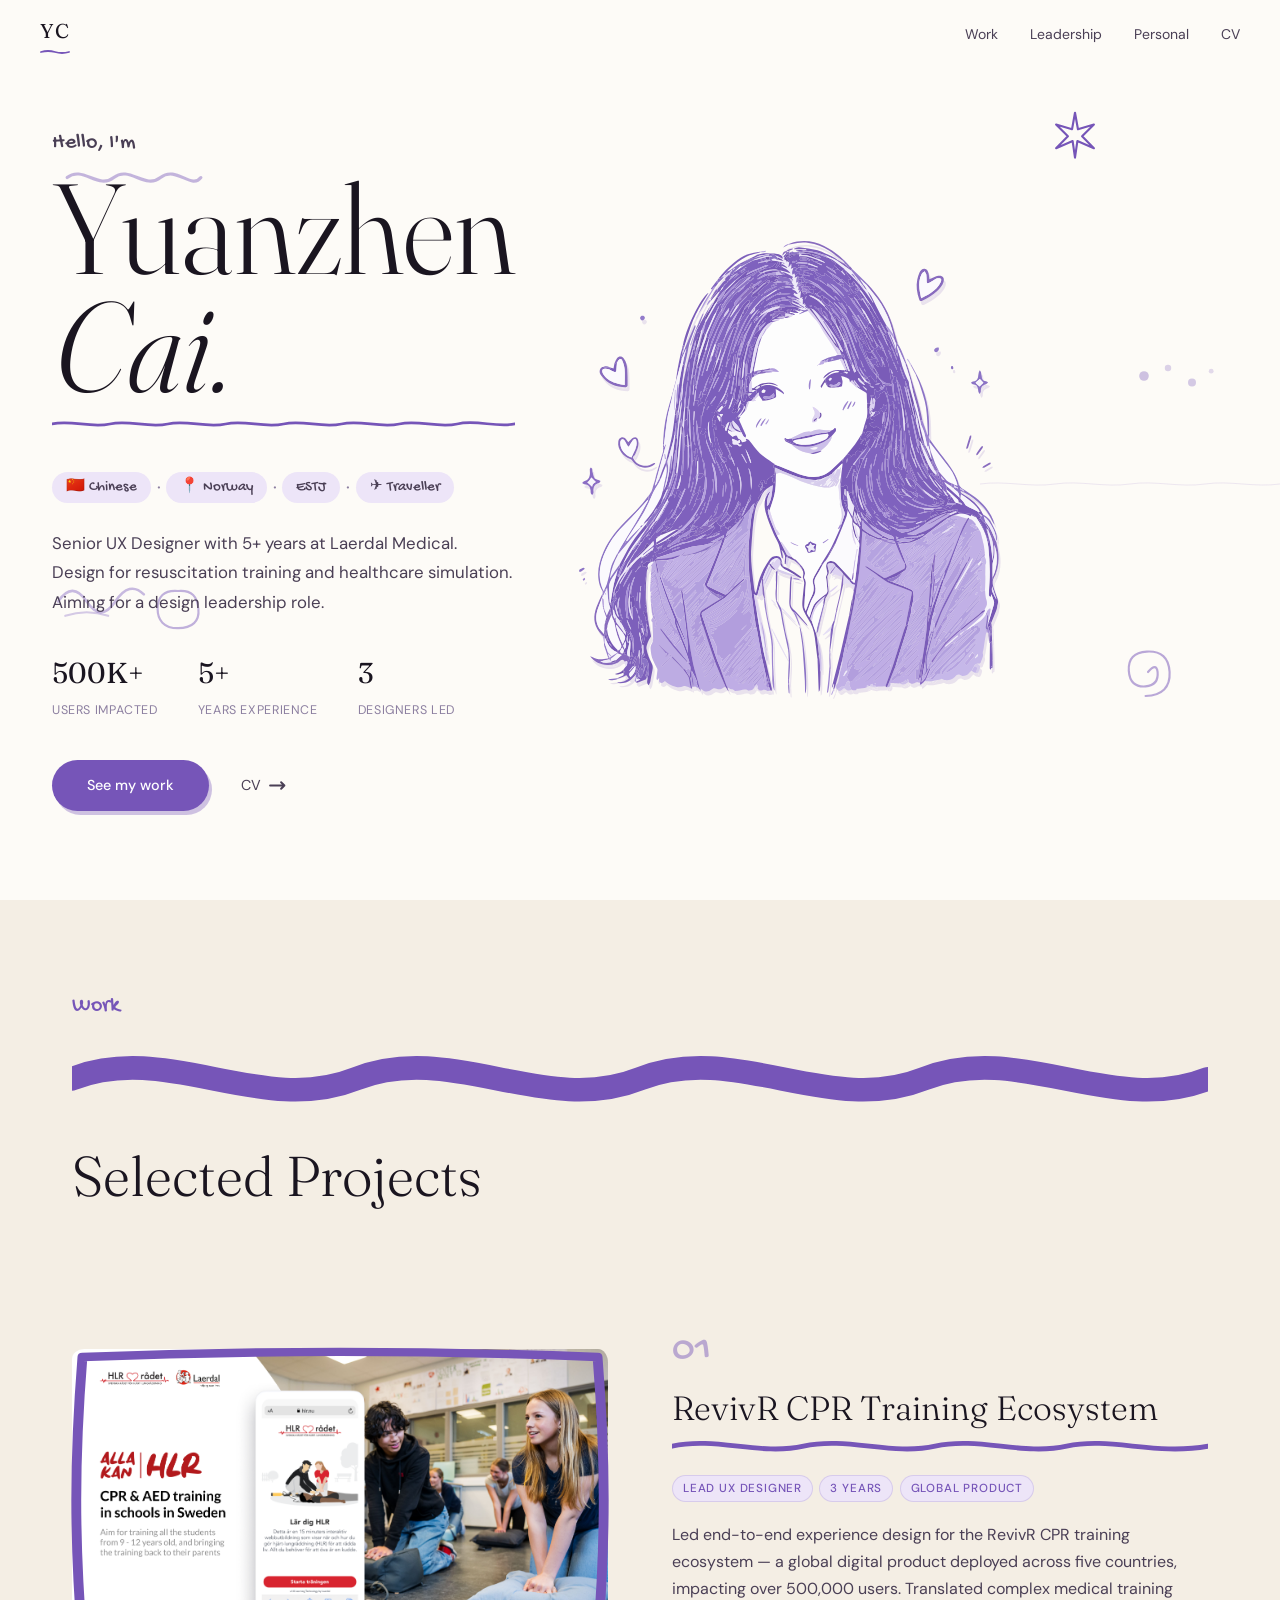
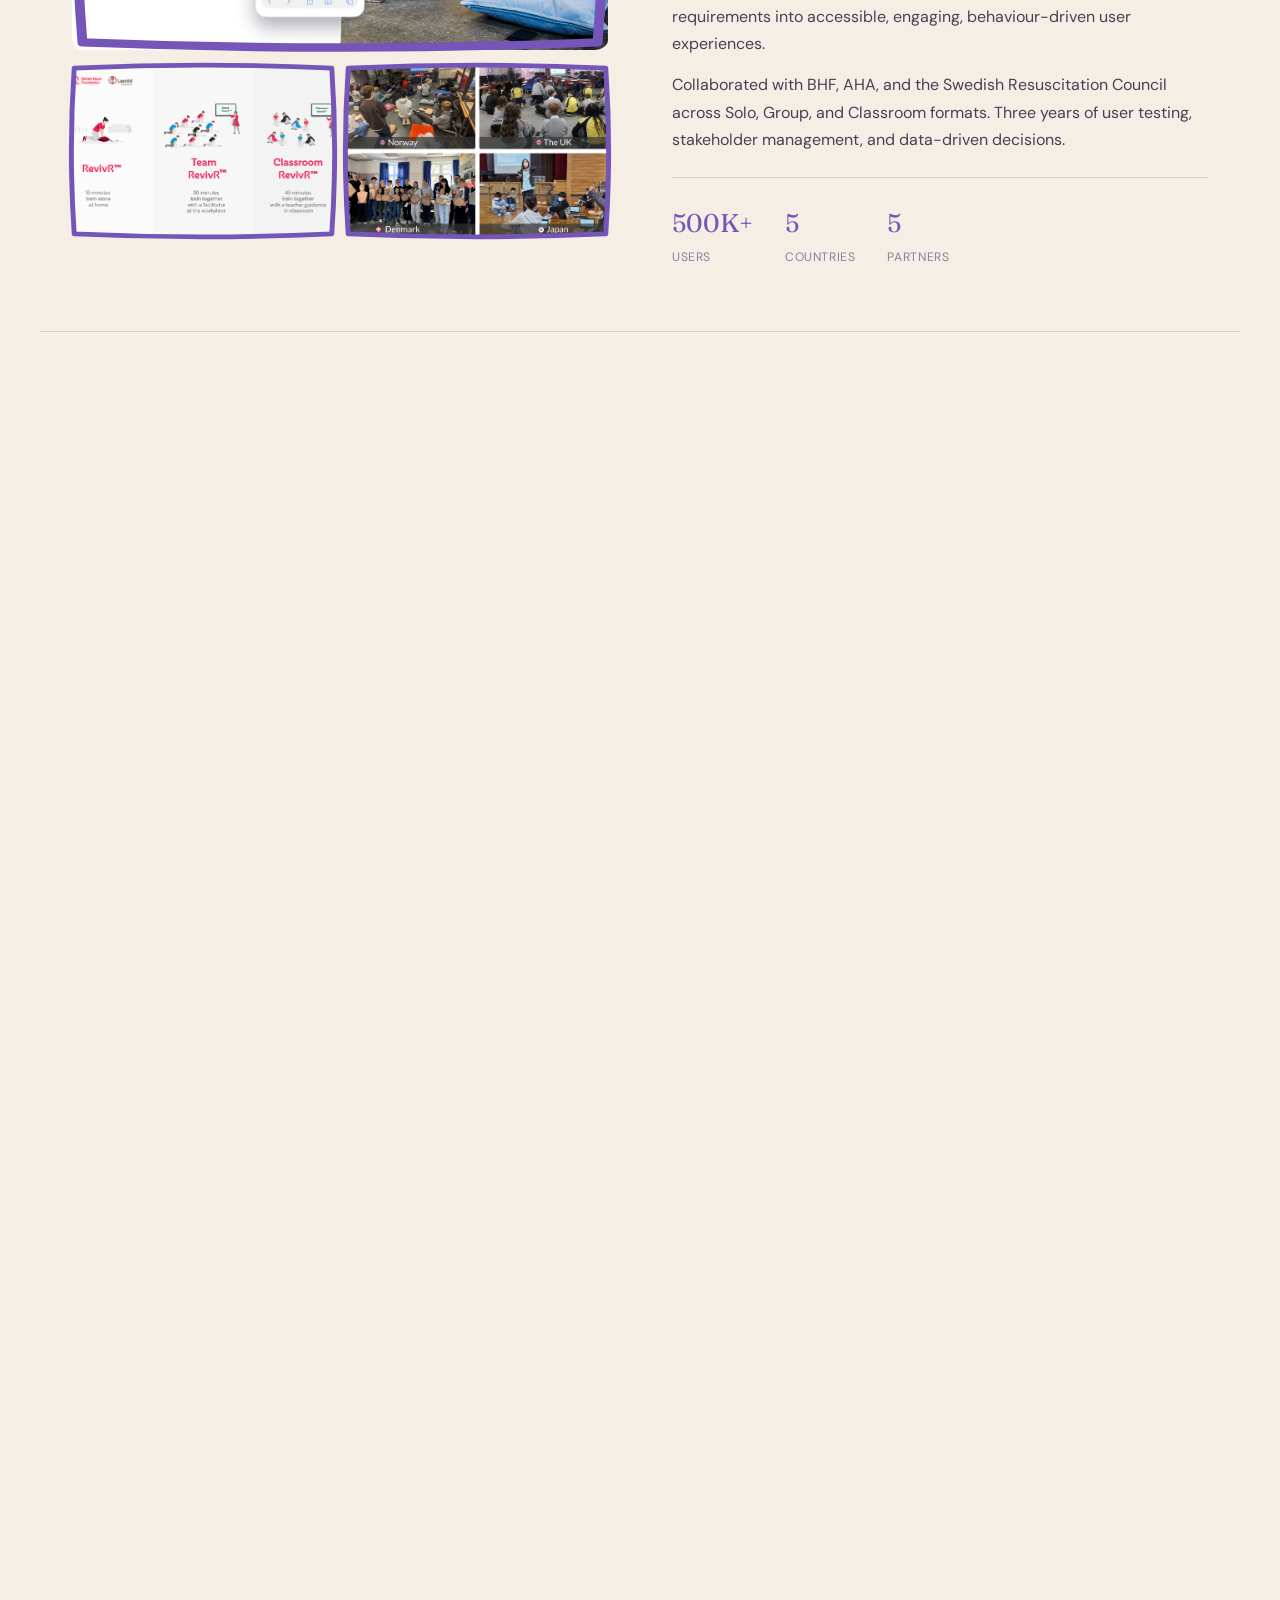
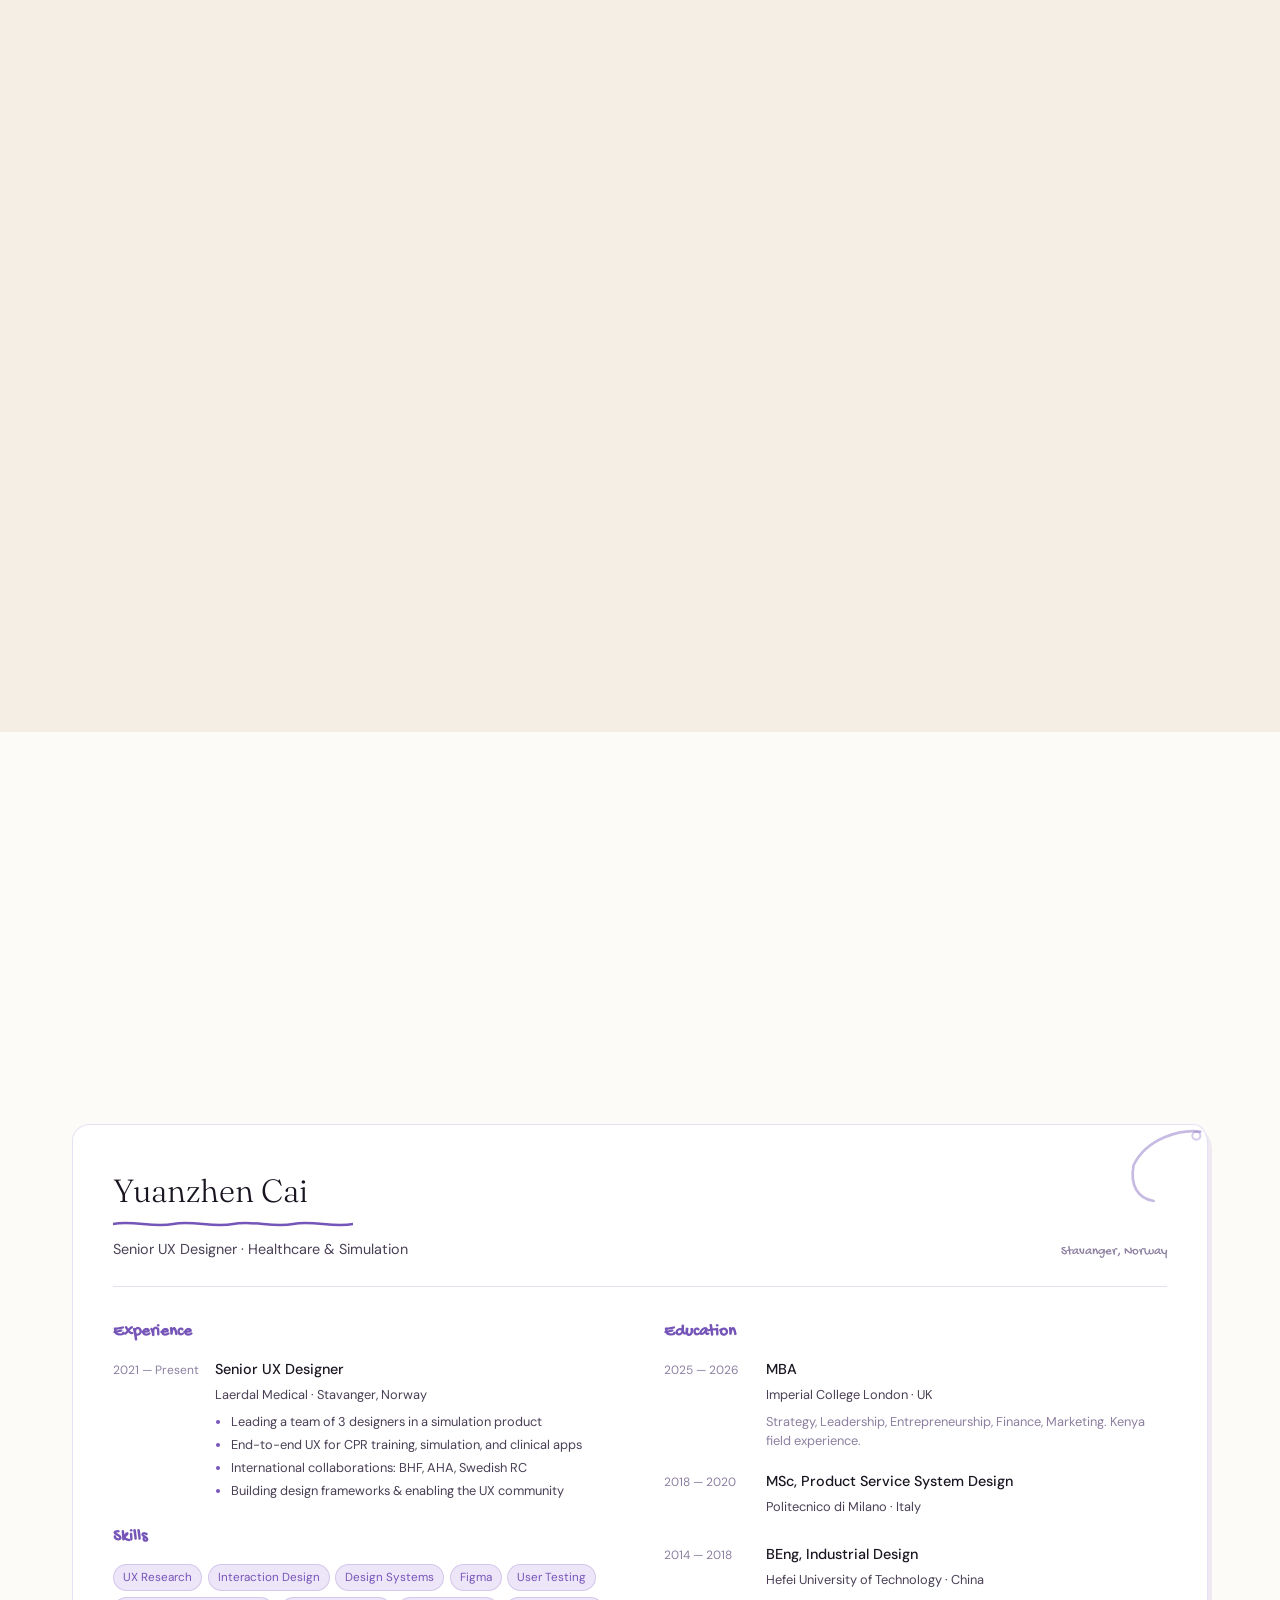
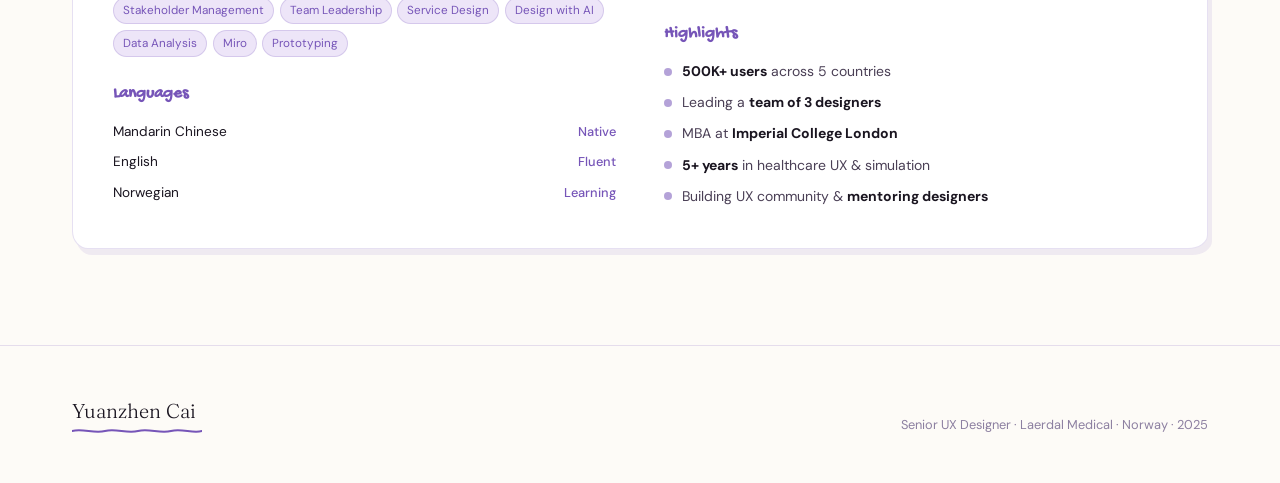
==== commit be0969a0: "Add index.html as main entry point" ====
--- a/index.html
+++ b/index.html
@@ -3,750 +3,602 @@
 <head>
   <meta charset="UTF-8">
   <meta name="viewport" content="width=device-width, initial-scale=1.0">
-  <title>Yuanzhen Cai — UX Designer Portfolio</title>
+  <title>Yuanzhen Cai — UX Designer</title>
   <link rel="preconnect" href="https://fonts.googleapis.com">
   <link rel="preconnect" href="https://fonts.gstatic.com" crossorigin>
-  <link href="https://fonts.googleapis.com/css2?family=Caveat:wght@400;500;600;700&family=Nunito:ital,wght@0,300;0,400;0,500;0,600;0,700;1,300&display=swap" rel="stylesheet">
-  <link rel="stylesheet" href="styles.css">
+  <link href="https://fonts.googleapis.com/css2?family=Fraunces:ital,opsz,wght@0,9..144,300;0,9..144,400;0,9..144,500;1,9..144,300;1,9..144,400;1,9..144,500&family=Gochi+Hand&family=DM+Sans:wght@300;400;500&display=swap" rel="stylesheet">
+  <link rel="stylesheet" href="styles-sketch.css">
 </head>
 <body>
 
-<!-- Hidden SVG filters -->
+<!-- Shared SVG defs -->
 <svg style="display:none" aria-hidden="true">
   <defs>
-    <filter id="sketchy" x="-5%" y="-5%" width="110%" height="110%">
-      <feTurbulence type="turbulence" baseFrequency="0.045" numOctaves="3" seed="2" result="noise"/>
-      <feDisplacementMap in="SourceGraphic" in2="noise" scale="2.5" xChannelSelector="R" yChannelSelector="G"/>
-    </filter>
-    <filter id="sketchy-heavy" x="-8%" y="-8%" width="116%" height="116%">
-      <feTurbulence type="turbulence" baseFrequency="0.06" numOctaves="4" seed="7" result="noise"/>
-      <feDisplacementMap in="SourceGraphic" in2="noise" scale="4" xChannelSelector="R" yChannelSelector="G"/>
+    <filter id="sketchy" x="-3%" y="-3%" width="106%" height="106%">
+      <feTurbulence type="turbulence" baseFrequency="0.04" numOctaves="3" seed="9"/>
+      <feDisplacementMap in="SourceGraphic" scale="2.2" xChannelSelector="R" yChannelSelector="G"/>
     </filter>
   </defs>
 </svg>
 
-<!-- ── NAVIGATION ───────────────────────────────────────────── -->
+<!-- Scroll progress -->
+<div class="scroll-line" id="scrollLine"></div>
+
+<!-- ── NAV ────────────────────────────────────────────────── -->
 <nav class="nav" id="nav">
-  <div class="nav-inner">
-    <a href="#hero" class="nav-logo">
-      <svg width="28" height="28" viewBox="0 0 28 28" fill="none">
-        <path d="M4 22 Q8 10 14 6 Q20 10 24 22" stroke="var(--orange)" stroke-width="2.5" stroke-linecap="round" fill="none"/>
-        <path d="M9 16 Q14 20 19 16" stroke="var(--orange)" stroke-width="2" stroke-linecap="round" fill="none"/>
-      </svg>
-      <span>Yuanzhen</span>
-    </a>
-    <button class="nav-hamburger" id="navToggle" aria-label="Toggle menu">
-      <span></span><span></span><span></span>
-    </button>
-    <ul class="nav-links" id="navLinks">
-      <li><a href="#hero" class="nav-link">Home</a></li>
-      <li><a href="#projects" class="nav-link">Projects</a></li>
-      <li><a href="#leadership" class="nav-link">Leadership</a></li>
-      <li><a href="#personal" class="nav-link">About Me</a></li>
-      <li><a href="#cv" class="nav-link">CV</a></li>
-    </ul>
-  </div>
+  <a href="#hero" class="nav-logo">
+    <span class="logo-text">YC</span>
+    <!-- small hand-drawn underline -->
+    <svg class="logo-stroke" viewBox="0 0 30 5" fill="none"><path d="M1 3 Q8 1 15 3 Q22 5 29 3" stroke="var(--purple)" stroke-width="1.8" stroke-linecap="round"/></svg>
+  </a>
+  <ul class="nav-links" id="navLinks">
+    <li><a href="#projects"   class="nl">Work</a></li>
+    <li><a href="#leadership" class="nl">Leadership</a></li>
+    <li><a href="#personal"   class="nl">Personal</a></li>
+    <li><a href="#cv"         class="nl">CV</a></li>
+  </ul>
+  <button class="nav-mob-btn" id="navMobBtn" aria-label="Menu">
+    <span></span><span></span>
+  </button>
 </nav>
 
+<!-- Mobile overlay -->
+<div class="mob-overlay" id="mobOverlay">
+  <button class="mob-close" id="mobClose" aria-label="Close">✕</button>
+  <ul class="mob-links">
+    <li><a href="#projects"   class="mob-link">Work</a></li>
+    <li><a href="#leadership" class="mob-link">Leadership</a></li>
+    <li><a href="#personal"   class="mob-link">Personal</a></li>
+    <li><a href="#cv"         class="mob-link">CV</a></li>
+  </ul>
+</div>
+
 <main>
 
-<!-- ── HERO ─────────────────────────────────────────────────── -->
+<!-- ── HERO ──────────────────────────────────────────────── -->
 <section id="hero" class="hero">
-  <!-- Background doodle decorations -->
+
+  <!-- Floating doodles -->
   <div class="hero-doodles" aria-hidden="true">
-    <svg class="doodle d-star1" viewBox="0 0 50 50"><path d="M25 5 L28 20 L43 20 L31 29 L35 44 L25 35 L15 44 L19 29 L7 20 L22 20 Z" stroke="#F4A261" stroke-width="1.5" fill="none"/></svg>
-    <svg class="doodle d-star2" viewBox="0 0 30 30"><path d="M15 3 L17 12 L26 12 L19 17 L21 26 L15 21 L9 26 L11 17 L4 12 L13 12 Z" stroke="#87CEEB" stroke-width="1.5" fill="none"/></svg>
-    <svg class="doodle d-squiggle1" viewBox="0 0 120 30"><path d="M0 15 Q15 5 30 15 Q45 25 60 15 Q75 5 90 15 Q105 25 120 15" stroke="#B5EAD7" stroke-width="2" fill="none" stroke-linecap="round"/></svg>
-    <svg class="doodle d-squiggle2" viewBox="0 0 80 20"><path d="M0 10 Q10 3 20 10 Q30 17 40 10 Q50 3 60 10 Q70 17 80 10" stroke="#FFB4BA" stroke-width="2" fill="none" stroke-linecap="round"/></svg>
-    <svg class="doodle d-circle1" viewBox="0 0 60 60"><circle cx="30" cy="30" r="26" stroke="#FFE5A0" stroke-width="2" fill="none" stroke-dasharray="4 3"/></svg>
-    <svg class="doodle d-dots" viewBox="0 0 60 40">
-      <circle cx="10" cy="10" r="3" fill="#F4A261" opacity="0.5"/>
-      <circle cx="30" cy="10" r="3" fill="#87CEEB" opacity="0.5"/>
-      <circle cx="50" cy="10" r="3" fill="#B5EAD7" opacity="0.5"/>
-      <circle cx="10" cy="30" r="3" fill="#FFB4BA" opacity="0.5"/>
-      <circle cx="30" cy="30" r="3" fill="#D4BBFF" opacity="0.5"/>
-      <circle cx="50" cy="30" r="3" fill="#FFE5A0" opacity="0.5"/>
+    <!-- top-right star -->
+    <svg class="hd hd-star1" viewBox="0 0 44 44" fill="none">
+      <path d="M22 4 L24.5 18 L38 14 L28 24 L38 34 L24 28 L22 42 L20 28 L6 34 L16 24 L6 14 L19.5 18 Z" stroke="var(--purple)" stroke-width="1.8" stroke-linecap="round" stroke-linejoin="round"/>
     </svg>
-    <svg class="doodle d-spiral" viewBox="0 0 50 50"><path d="M25 25 Q32 18 32 25 Q32 35 22 35 Q10 35 10 23 Q10 10 25 10 Q40 10 40 25 Q40 42 22 42" stroke="#D4BBFF" stroke-width="1.5" fill="none" stroke-linecap="round"/></svg>
-  </div>
-
-  <div class="hero-content container">
-    <!-- Avatar -->
-    <div class="hero-avatar-wrap">
-      <div class="hero-avatar-frame">
-        <svg class="avatar-svg" viewBox="0 0 220 290" xmlns="http://www.w3.org/2000/svg">
-          <!-- Hair back layer -->
-          <ellipse cx="110" cy="100" rx="66" ry="72" fill="#1E0F08"/>
-          <!-- Face -->
-          <ellipse cx="110" cy="112" rx="52" ry="56" fill="#F5C8A0"/>
-          <!-- Bangs -->
-          <path d="M56 88 C68 62 95 56 110 74 C125 56 152 62 164 88 C152 75 130 72 110 78 C90 72 68 75 56 88 Z" fill="#1E0F08"/>
-          <!-- Left side hair -->
-          <path d="M58 92 L42 175 Q48 195 65 185 L68 160 Q58 140 60 110 Z" fill="#1E0F08"/>
-          <!-- Right side hair -->
-          <path d="M162 92 L178 175 Q172 195 155 185 L152 160 Q162 140 160 110 Z" fill="#1E0F08"/>
-          <!-- Ear left -->
-          <ellipse cx="61" cy="118" rx="9" ry="11" fill="#EDAB82"/>
-          <!-- Ear right -->
-          <ellipse cx="159" cy="118" rx="9" ry="11" fill="#EDAB82"/>
-          <!-- Eyes closed/happy arcs -->
-          <path d="M91 108 Q98 103 105 108" stroke="#1E0F08" stroke-width="2.5" fill="none" stroke-linecap="round"/>
-          <path d="M115 108 Q122 103 129 108" stroke="#1E0F08" stroke-width="2.5" fill="none" stroke-linecap="round"/>
-          <!-- Eyelashes left -->
-          <line x1="91" y1="108" x2="88" y2="104" stroke="#1E0F08" stroke-width="1.5"/>
-          <line x1="98" y1="104" x2="97" y2="100" stroke="#1E0F08" stroke-width="1.5"/>
-          <line x1="105" y1="108" x2="107" y2="104" stroke="#1E0F08" stroke-width="1.5"/>
-          <!-- Eyelashes right -->
-          <line x1="115" y1="108" x2="113" y2="104" stroke="#1E0F08" stroke-width="1.5"/>
-          <line x1="122" y1="104" x2="122" y2="100" stroke="#1E0F08" stroke-width="1.5"/>
-          <line x1="129" y1="108" x2="132" y2="104" stroke="#1E0F08" stroke-width="1.5"/>
-          <!-- Blush -->
-          <ellipse cx="80" cy="128" rx="14" ry="8" fill="#FF9DB0" opacity="0.45"/>
-          <ellipse cx="140" cy="128" rx="14" ry="8" fill="#FF9DB0" opacity="0.45"/>
-          <!-- Nose -->
-          <path d="M107 120 Q110 127 113 120" stroke="#D4956A" stroke-width="1.5" fill="none" stroke-linecap="round"/>
-          <!-- Smile -->
-          <path d="M94 140 Q110 154 126 140" stroke="#1E0F08" stroke-width="2.5" fill="none" stroke-linecap="round"/>
-          <!-- Neck -->
-          <rect x="96" y="163" width="28" height="20" rx="8" fill="#F5C8A0"/>
-          <!-- Blazer body -->
-          <path d="M55 215 L64 172 Q82 182 110 184 Q138 182 156 172 L165 215 Q138 226 110 228 Q82 226 55 215 Z" fill="#4C7EC9"/>
-          <!-- Shirt collar V -->
-          <path d="M97 183 L110 202 L123 183" stroke="#FEFCF8" stroke-width="2.5" fill="none" stroke-linejoin="round"/>
-          <!-- Blazer lapels -->
-          <path d="M64 172 L80 185 L97 183 L110 202 L97 205 L72 195 Z" fill="#3A65A8"/>
-          <path d="M156 172 L140 185 L123 183 L110 202 L123 205 L148 195 Z" fill="#3A65A8"/>
-          <!-- Hand-drawn outline strokes -->
-          <ellipse cx="110" cy="112" rx="52" ry="56" stroke="#1E0F08" stroke-width="1.5" fill="none" opacity="0.2"/>
-        </svg>
-      </div>
-      <!-- Floating MBTI badge -->
-      <div class="badge-mbti">ESTJ</div>
-      <!-- Floating star -->
-      <svg class="avatar-sparkle" viewBox="0 0 20 20">
-        <path d="M10 1 L11.8 7.5 L18.5 7.5 L13.1 11.5 L15 18 L10 14 L5 18 L6.9 11.5 L1.5 7.5 L8.2 7.5 Z" fill="#FFE5A0" stroke="#F4A261" stroke-width="1"/>
-      </svg>
-    </div>
+    <!-- top-left squiggle -->
+    <svg class="hd hd-squig1" viewBox="0 0 90 20" fill="none">
+      <path d="M2 10 C12 2 22 18 32 10 C42 2 52 18 62 10 C72 2 82 18 88 10" stroke="var(--purple)" stroke-width="2" stroke-linecap="round" fill="none" opacity="0.6"/>
+    </svg>
+    <!-- bottom-right spiral -->
+    <svg class="hd hd-spiral" viewBox="0 0 50 50" fill="none">
+      <path d="M25 25 Q32 17 33 25 Q34 36 23 37 Q10 38 9 24 Q8 9 24 8 Q42 7 43 25 Q44 44 23 45" stroke="var(--purple)" stroke-width="1.8" stroke-linecap="round" fill="none" opacity="0.5"/>
+    </svg>
+    <!-- small dots -->
+    <svg class="hd hd-dots" viewBox="0 0 50 20" fill="none">
+      <circle cx="5"  cy="10" r="3" fill="var(--purple)" opacity="0.35"/>
+      <circle cx="20" cy="5"  r="2" fill="var(--purple)" opacity="0.25"/>
+      <circle cx="35" cy="14" r="2.5" fill="var(--purple)" opacity="0.3"/>
+      <circle cx="47" cy="7"  r="1.5" fill="var(--purple)" opacity="0.2"/>
+    </svg>
+    <!-- bottom-left scribble -->
+    <svg class="hd hd-scribble" viewBox="0 0 70 40" fill="none">
+      <path d="M5 20 Q15 5 25 20 Q35 35 45 20 Q55 5 65 15" stroke="var(--purple)" stroke-width="1.8" stroke-linecap="round" opacity="0.4"/>
+      <path d="M10 30 Q25 25 40 30" stroke="var(--purple)" stroke-width="1.5" stroke-linecap="round" opacity="0.3"/>
+    </svg>
+    <!-- small circle -->
+    <svg class="hd hd-circle" viewBox="0 0 40 40" fill="none">
+      <path d="M20 5 C32 4 36 10 37 20 C38 30 32 36 20 36 C8 36 3 29 3 20 C3 10 8 4 20 5 Z" stroke="var(--purple)" stroke-width="1.8" stroke-linecap="round" fill="none" opacity="0.45"/>
+    </svg>
+  </div>
+
+  <div class="container hero-inner">
 
     <!-- Text content -->
     <div class="hero-text">
-      <p class="hero-greeting">Hi there, I'm</p>
-      <h1 class="hero-name">Yuanzhen Cai</h1>
-      <p class="hero-role">Senior UX Designer</p>
-      <div class="hero-location">
-        <svg width="16" height="16" viewBox="0 0 24 24" fill="none"><path d="M12 2C8.13 2 5 5.13 5 9c0 5.25 7 13 7 13s7-7.75 7-13c0-3.87-3.13-7-7-7zm0 9.5c-1.38 0-2.5-1.12-2.5-2.5s1.12-2.5 2.5-2.5 2.5 1.12 2.5 2.5-1.12 2.5-2.5 2.5z" fill="#F4A261"/></svg>
-        <span>Chinese &middot; Based in Norway</span>
-      </div>
-
-      <div class="hero-bio">
-        <p>Senior UX Designer with <strong>5+ years of experience</strong> in resuscitation training and healthcare simulation products at <strong>Laerdal Medical</strong>.</p>
-        <p>Currently leading a team of <strong>3 designers</strong> to deliver high-impact digital products, collaborating closely with product, engineering, and stakeholders.</p>
-        <p>Focused on scaling design impact beyond projects through <em>mentoring, team enablement, and aligning design with business strategy</em>. Increasingly working in AI-native ways.</p>
-        <p class="hero-aspiration">✦ Aspiration: Growing into a Lead Design role.</p>
-      </div>
-
-      <!-- Hobbies -->
-      <div class="hobbies">
-        <span class="hobbies-label">Hobbies</span>
-        <div class="hobbies-list">
-          <div class="hobby-item">
-            <svg viewBox="0 0 32 32" class="hobby-icon"><path d="M6 18 L26 10 Q30 9 29 13 L22 20 L18 28 Z" stroke="#4C7EC9" stroke-width="1.5" fill="#87CEEB" fill-opacity="0.4" stroke-linejoin="round"/><path d="M18 28 L22 20" stroke="#4C7EC9" stroke-width="1.5"/><path d="M6 18 L14 14" stroke="#4C7EC9" stroke-width="1.5"/></svg>
-            <span>Traveling</span>
-          </div>
-          <div class="hobby-item">
-            <svg viewBox="0 0 32 32" class="hobby-icon"><rect x="5" y="9" width="22" height="16" rx="2" stroke="#F4A261" stroke-width="1.5" fill="#FFE5A0" fill-opacity="0.4"/><circle cx="16" cy="17" r="5" stroke="#F4A261" stroke-width="1.5" fill="none"/><rect x="12" y="6" width="8" height="4" rx="1" stroke="#F4A261" stroke-width="1.5" fill="none"/><circle cx="16" cy="17" r="2" fill="#F4A261" opacity="0.5"/></svg>
-            <span>Photography</span>
-          </div>
-          <div class="hobby-item">
-            <svg viewBox="0 0 32 32" class="hobby-icon"><rect x="4" y="4" width="24" height="24" rx="2" stroke="#B5EAD7" stroke-width="1.5" fill="#B5EAD7" fill-opacity="0.3"/><path d="M4 12 L28 12" stroke="#B5EAD7" stroke-width="1.5"/><path d="M16 4 L16 28" stroke="#B5EAD7" stroke-width="1.5"/><circle cx="16" cy="18" r="4" stroke="#4AADA8" stroke-width="1.5" fill="none"/></svg>
-            <span>Exploring</span>
-          </div>
-        </div>
-      </div>
-
-      <div class="hero-cta">
-        <a href="#projects" class="btn btn-primary">See My Work</a>
-        <a href="#cv" class="btn btn-ghost">View CV</a>
-      </div>
-    </div>
-  </div>
-
-  <!-- Scroll hint -->
-  <div class="scroll-hint" aria-hidden="true">
-    <span>scroll to explore</span>
-    <svg width="24" height="24" viewBox="0 0 24 24"><path d="M12 5 L12 19 M6 13 L12 19 L18 13" stroke="var(--text-mid)" stroke-width="2" stroke-linecap="round" stroke-linejoin="round" fill="none"/></svg>
+      <p class="hero-hi">Hello, I'm</p>
+
+      <h1 class="hero-name">
+        <span class="hn-line">Yuanzhen</span>
+        <em  class="hn-line">Cai.</em>
+      </h1>
+
+      <!-- Purple wavy underline — the signature Jackie Zhang element -->
+      <div class="name-underline" aria-hidden="true">
+        <svg viewBox="0 0 600 18" preserveAspectRatio="none" fill="none">
+          <path d="M0 9 C25 3,50 15,75 9 C100 3,125 15,150 9 C175 3,200 15,225 9 C250 3,275 15,300 9 C325 3,350 15,375 9 C400 3,425 15,450 9 C475 3,500 15,525 9 C550 3,575 14,600 9"
+                stroke="var(--purple)" stroke-width="3.5" stroke-linecap="round"/>
+        </svg>
+      </div>
+
+      <!-- Chips -->
+      <div class="hero-chips">
+        <span class="chip">🇨🇳 Chinese</span>
+        <span class="chip-dot">·</span>
+        <span class="chip">📍 Norway</span>
+        <span class="chip-dot">·</span>
+        <span class="chip">ESTJ</span>
+        <span class="chip-dot">·</span>
+        <span class="chip">✈ Traveller</span>
+      </div>
+
+      <p class="hero-bio">Senior UX Designer with 5+ years at Laerdal Medical.<br>
+      Design for resuscitation training and healthcare simulation.<br>
+      Aiming for a design leadership role.</p>
+
+      <div class="hero-stats">
+        <div class="hstat"><span class="hstat-n">500K+</span><span class="hstat-l">Users impacted</span></div>
+        <div class="hstat"><span class="hstat-n">5+</span><span class="hstat-l">Years experience</span></div>
+        <div class="hstat"><span class="hstat-n">3</span><span class="hstat-l">Designers led</span></div>
+      </div>
+
+      <div class="hero-actions">
+        <a href="#projects" class="btn-sketch magnetic">See my work</a>
+        <a href="#cv"       class="btn-link">CV <svg viewBox="0 0 20 10" width="22" height="11" fill="none"><path d="M1 5 Q8 5 14 5 M11 2 L14 5 L11 8" stroke="currentColor" stroke-width="1.8" stroke-linecap="round" stroke-linejoin="round"/></svg></a>
+      </div>
+    </div><!-- /hero-text -->
+
+    <!-- Avatar illustration -->
+    <img src="Avatar2.svg" alt="Illustration of Yuanzhen Cai" class="hero-avatar">
+
+  </div>
+
+  <!-- bottom wavy divider -->
+  <div class="section-wave" aria-hidden="true">
+    <svg viewBox="0 0 1200 40" preserveAspectRatio="none" fill="none">
+      <path d="M0 20 C100 5,200 35,300 20 C400 5,500 35,600 20 C700 5,800 35,900 20 C1000 5,1100 35,1200 20" stroke="var(--purple)" stroke-width="2" stroke-linecap="round" opacity="0.25"/>
+    </svg>
   </div>
 </section>
 
 
-<!-- ── PROJECTS ───────────────────────────────────────────────── -->
+
+<!-- ── PROJECTS ───────────────────────────────────────────── -->
 <section id="projects" class="projects section-pad">
   <div class="container">
-    <div class="section-header">
-      <div class="section-tag">Case Studies</div>
-      <h2 class="section-title">My Projects</h2>
-      <p class="section-sub">Five years of designing for healthcare, simulation, and learning</p>
-    </div>
-
-    <!-- ── Project 01 ── -->
-    <article class="project-card card" data-tilt>
-      <div class="project-number-wrap">
-        <span class="project-number">01</span>
-      </div>
-      <div class="project-body">
-        <div class="project-top">
-          <div class="project-tags">
-            <span class="tag tag-blue">Lead UX Designer</span>
-            <span class="tag tag-green">Global Product</span>
-            <span class="tag tag-orange">End-to-End</span>
-          </div>
-          <h3 class="project-title">RevivR CPR Training Ecosystem</h3>
-          <p class="project-summary">Led end-to-end UX design for a global CPR training product deployed across 5 countries. Collaborated with British Heart Foundation, American Heart Association, and Swedish Resuscitation Council to translate complex medical content into engaging, accessible experiences across solo, group, and classroom formats.</p>
-        </div>
-
-        <div class="project-impact">
-          <div class="impact-item">
-            <span class="impact-num">500K+</span>
-            <span class="impact-label">Users impacted</span>
-          </div>
-          <div class="impact-item">
-            <span class="impact-num">5</span>
-            <span class="impact-label">Countries</span>
-          </div>
-          <div class="impact-item">
-            <span class="impact-num">3</span>
-            <span class="impact-label">Global partners</span>
-          </div>
-        </div>
-
-        <div class="project-highlights">
-          <div class="highlight-item">
-            <svg viewBox="0 0 20 20"><path d="M4 10 L8 14 L16 6" stroke="var(--mint-dark)" stroke-width="2" stroke-linecap="round" stroke-linejoin="round" fill="none"/></svg>
-            <span>Strong focus on user testing & data-driven decisions</span>
-          </div>
-          <div class="highlight-item">
-            <svg viewBox="0 0 20 20"><path d="M4 10 L8 14 L16 6" stroke="var(--mint-dark)" stroke-width="2" stroke-linecap="round" stroke-linejoin="round" fill="none"/></svg>
-            <span>Stakeholder management across international organisations</span>
-          </div>
-          <div class="highlight-item">
-            <svg viewBox="0 0 20 20"><path d="M4 10 L8 14 L16 6" stroke="var(--mint-dark)" stroke-width="2" stroke-linecap="round" stroke-linejoin="round" fill="none"/></svg>
-            <span>Multiple product formats: solo, group, classroom</span>
-          </div>
-        </div>
-
-        <div class="project-gallery">
-          <figure class="img-real">
-            <img src="Portfolio%20image/RevivR-1.png" alt="RevivR — User Flow" loading="lazy">
-            <figcaption>RevivR — User Flow</figcaption>
-          </figure>
-          <figure class="img-real">
-            <img src="Portfolio%20image/RevivR-2.png" alt="RevivR — Interface Design" loading="lazy">
-            <figcaption>RevivR — Interface Design</figcaption>
-          </figure>
-          <figure class="img-real">
-            <img src="Portfolio%20image/RevivR-3.png" alt="RevivR — Research & Testing" loading="lazy">
-            <figcaption>RevivR — Research &amp; Testing</figcaption>
-          </figure>
-        </div>
-      </div>
-    </article>
-
-    <!-- ── Project 02 ── -->
-    <article class="project-card card card-alt" data-tilt>
-      <div class="project-number-wrap">
-        <span class="project-number">02</span>
-      </div>
-      <div class="project-body">
-        <div class="project-top">
-          <div class="project-tags">
-            <span class="tag tag-pink">UX Designer</span>
-            <span class="tag tag-yellow">User Testing</span>
-            <span class="tag tag-blue">Product Improvement</span>
-          </div>
-          <h3 class="project-title">Heartsaver Direct</h3>
-          <p class="project-summary">One-year intensive project focused on user testing and systematic product improvement. Overhauled the onboarding experience and redesigned customer support flows, delivering measurable reductions in user risk while significantly increasing customer satisfaction scores.</p>
-        </div>
-
-        <div class="project-impact">
-          <div class="impact-item">
-            <span class="impact-num">↓</span>
-            <span class="impact-label">Reduced risk</span>
-          </div>
-          <div class="impact-item">
-            <span class="impact-num">↑</span>
-            <span class="impact-label">Customer satisfaction</span>
-          </div>
-          <div class="impact-item">
-            <span class="impact-num">1yr</span>
-            <span class="impact-label">Project span</span>
-          </div>
-        </div>
-
-        <div class="project-highlights">
-          <div class="highlight-item">
-            <svg viewBox="0 0 20 20"><path d="M4 10 L8 14 L16 6" stroke="var(--mint-dark)" stroke-width="2" stroke-linecap="round" stroke-linejoin="round" fill="none"/></svg>
-            <span>Improved onboarding experience end-to-end</span>
-          </div>
-          <div class="highlight-item">
-            <svg viewBox="0 0 20 20"><path d="M4 10 L8 14 L16 6" stroke="var(--mint-dark)" stroke-width="2" stroke-linecap="round" stroke-linejoin="round" fill="none"/></svg>
-            <span>Redesigned customer support experience</span>
-          </div>
-        </div>
-
-        <div class="project-gallery">
-          <figure class="img-real">
-            <img src="Portfolio%20image/Heartsaver-1.png" alt="Heartsaver — Onboarding Flow" loading="lazy">
-            <figcaption>Heartsaver — Onboarding Flow</figcaption>
-          </figure>
-          <figure class="img-real">
-            <img src="Portfolio%20image/Heartsaver-2.png" alt="Heartsaver — Support UX" loading="lazy">
-            <figcaption>Heartsaver — Support UX</figcaption>
-          </figure>
-        </div>
-      </div>
-    </article>
-
-    <!-- ── Project 03 ── -->
-    <article class="project-card card" data-tilt>
-      <div class="project-number-wrap">
-        <span class="project-number">03</span>
-      </div>
-      <div class="project-body">
-        <div class="project-top">
-          <div class="project-tags">
-            <span class="tag tag-purple">Design Lead</span>
-            <span class="tag tag-blue">Design System</span>
-            <span class="tag tag-orange">Mobile</span>
-          </div>
-          <h3 class="project-title">SimGo Mobile Simulator Controller</h3>
-          <p class="project-summary">Design lead for 6 months on a high-pressure mobile simulator controller. Led the team through key milestones including the IMSH conference launch, built a robust design system, and introduced design vision through visual storytelling. Delivered under pressure with strong stakeholder alignment.</p>
-        </div>
-
-        <div class="project-impact">
-          <div class="impact-item">
-            <span class="impact-num">6mo</span>
-            <span class="impact-label">Design lead</span>
-          </div>
-          <div class="impact-item">
-            <span class="impact-num">IMSH</span>
-            <span class="impact-label">Launch milestone</span>
-          </div>
-          <div class="impact-item">
-            <span class="impact-num">✓</span>
-            <span class="impact-label">Design system built</span>
-          </div>
-        </div>
-
-        <div class="project-highlights">
-          <div class="highlight-item">
-            <svg viewBox="0 0 20 20"><path d="M4 10 L8 14 L16 6" stroke="var(--mint-dark)" stroke-width="2" stroke-linecap="round" stroke-linejoin="round" fill="none"/></svg>
-            <span>Built comprehensive design system from scratch</span>
-          </div>
-          <div class="highlight-item">
-            <svg viewBox="0 0 20 20"><path d="M4 10 L8 14 L16 6" stroke="var(--mint-dark)" stroke-width="2" stroke-linecap="round" stroke-linejoin="round" fill="none"/></svg>
-            <span>Introduced design vision through visual storytelling</span>
-          </div>
-          <div class="highlight-item">
-            <svg viewBox="0 0 20 20"><path d="M4 10 L8 14 L16 6" stroke="var(--mint-dark)" stroke-width="2" stroke-linecap="round" stroke-linejoin="round" fill="none"/></svg>
-            <span>Strong stakeholder alignment & delivery under pressure</span>
-          </div>
-        </div>
-
-        <div class="project-gallery">
-          <figure class="img-real">
-            <img src="Portfolio%20image/SimGo-1.jpg" alt="SimGo — Interface Design" loading="lazy">
-            <figcaption>SimGo — Interface Design</figcaption>
-          </figure>
-          <figure class="img-real">
-            <img src="Portfolio%20image/SimGo-2.png" alt="SimGo — Design System" loading="lazy">
-            <figcaption>SimGo — Design System</figcaption>
-          </figure>
-          <figure class="img-real">
-            <img src="Portfolio%20image/SimGo-3.png" alt="SimGo — Vision Storytelling" loading="lazy">
-            <figcaption>SimGo — Vision Storytelling</figcaption>
-          </figure>
-        </div>
-      </div>
-    </article>
-
-  </div><!-- /container -->
-</section>
-
-
-<!-- ── LEADERSHIP & GROWTH ──────────────────────────────────── -->
+    <div class="sec-label-wrap reveal-up">
+      <p class="sec-hand">Work</p>
+      <svg class="sec-wavy" viewBox="0 0 120 12" fill="none">
+        <path d="M0 6 C10 2,20 10,30 6 C40 2,50 10,60 6 C70 2,80 10,90 6 C100 2,110 10,120 6" stroke="var(--purple)" stroke-width="2.5" stroke-linecap="round"/>
+      </svg>
+    </div>
+    <h2 class="sec-heading reveal-up">Selected Projects</h2>
+  </div>
+
+  <!-- ── 01 RevivR ── -->
+  <article class="proj-row reveal-up">
+    <div class="proj-visual">
+      <div class="img-frame">
+        <img src="Portfolio%20image/RevivR-1.png" alt="RevivR CPR Training" loading="lazy" class="proj-img lightbox-trigger" data-group="revivr" data-caption="RevivR — Overview">
+        <svg class="img-sketch-border" viewBox="0 0 100 67" preserveAspectRatio="none" fill="none">
+          <path d="M3 3 C35 1.5 65 1.5 97 3 C98.5 25 98.5 42 97 64 C65 65.5 35 65.5 3 64 C1.5 42 1.5 25 3 3 Z" stroke="var(--purple)" stroke-width="1.8" stroke-linecap="round" stroke-linejoin="round"/>
+        </svg>
+      </div>
+      <div class="proj-sub-imgs">
+        <div class="img-frame img-frame-sm">
+          <img src="Portfolio%20image/RevivR-2.png" alt="RevivR Interface" loading="lazy" class="proj-img lightbox-trigger" data-group="revivr" data-caption="RevivR — Interface">
+          <svg class="img-sketch-border" viewBox="0 0 100 67" preserveAspectRatio="none" fill="none">
+            <path d="M3 3 C35 1.5 65 1.5 97 3 C98.5 25 98.5 42 97 64 C65 65.5 35 65.5 3 64 C1.5 42 1.5 25 3 3 Z" stroke="var(--purple)" stroke-width="1.8" stroke-linecap="round" stroke-linejoin="round"/>
+          </svg>
+        </div>
+        <div class="img-frame img-frame-sm">
+          <img src="Portfolio%20image/RevivR-3.png" alt="RevivR Research" loading="lazy" class="proj-img lightbox-trigger" data-group="revivr" data-caption="RevivR — Research">
+          <svg class="img-sketch-border" viewBox="0 0 100 67" preserveAspectRatio="none" fill="none">
+            <path d="M3 3 C35 1.5 65 1.5 97 3 C98.5 25 98.5 42 97 64 C65 65.5 35 65.5 3 64 C1.5 42 1.5 25 3 3 Z" stroke="var(--purple)" stroke-width="1.8" stroke-linecap="round" stroke-linejoin="round"/>
+          </svg>
+        </div>
+      </div>
+    </div>
+    <div class="proj-info">
+      <span class="proj-num-hand">01</span>
+      <h3 class="proj-title">RevivR CPR Training Ecosystem</h3>
+      <svg class="proj-title-wave" viewBox="0 0 220 10" fill="none" preserveAspectRatio="none">
+        <path d="M0 5 C18 1,36 9,54 5 C72 1,90 9,108 5 C126 1,144 9,162 5 C180 1,198 9,220 5" stroke="var(--purple)" stroke-width="2" stroke-linecap="round"/>
+      </svg>
+      <div class="proj-tags">
+        <span>Lead UX Designer</span><span>3 Years</span><span>Global Product</span>
+      </div>
+      <p class="proj-desc">Led end-to-end experience design for the RevivR CPR training ecosystem — a global digital product deployed across five countries, impacting over 500,000 users. Translated complex medical training requirements into accessible, engaging, behaviour-driven user experiences.</p>
+      <p class="proj-desc">Collaborated with BHF, AHA, and the Swedish Resuscitation Council across Solo, Group, and Classroom formats. Three years of user testing, stakeholder management, and data-driven decisions.</p>
+      <div class="proj-kpis">
+        <div class="kpi"><span class="kpi-n">500K+</span><span class="kpi-l">Users</span></div>
+        <div class="kpi"><span class="kpi-n">5</span><span class="kpi-l">Countries</span></div>
+        <div class="kpi"><span class="kpi-n">5</span><span class="kpi-l">Partners</span></div>
+      </div>
+    </div>
+  </article>
+
+  <!-- ── 02 Heartsaver (reversed) ── -->
+  <article class="proj-row proj-row-rev reveal-up">
+    <div class="proj-visual">
+      <div class="img-frame">
+        <img src="Portfolio%20image/Heartsaver-1.png" alt="Heartsaver Direct" loading="lazy" class="proj-img lightbox-trigger" data-group="heartsaver" data-caption="Heartsaver — Onboarding">
+        <svg class="img-sketch-border" viewBox="0 0 100 67" preserveAspectRatio="none" fill="none">
+          <path d="M3 3 C35 1.5 65 1.5 97 3 C98.5 25 98.5 42 97 64 C65 65.5 35 65.5 3 64 C1.5 42 1.5 25 3 3 Z" stroke="var(--purple)" stroke-width="1.8" stroke-linecap="round" stroke-linejoin="round"/>
+        </svg>
+      </div>
+      <div class="proj-sub-imgs">
+        <div class="img-frame img-frame-sm">
+          <img src="Portfolio%20image/Heartsaver-2.png" alt="Heartsaver Support" loading="lazy" class="proj-img lightbox-trigger" data-group="heartsaver" data-caption="Heartsaver — Support UX">
+          <svg class="img-sketch-border" viewBox="0 0 100 67" preserveAspectRatio="none" fill="none">
+            <path d="M3 3 C35 1.5 65 1.5 97 3 C98.5 25 98.5 42 97 64 C65 65.5 35 65.5 3 64 C1.5 42 1.5 25 3 3 Z" stroke="var(--purple)" stroke-width="1.8" stroke-linecap="round" stroke-linejoin="round"/>
+          </svg>
+        </div>
+      </div>
+    </div>
+    <div class="proj-info">
+      <span class="proj-num-hand">02</span>
+      <h3 class="proj-title">Heartsaver Direct</h3>
+      <svg class="proj-title-wave" viewBox="0 0 160 10" fill="none" preserveAspectRatio="none">
+        <path d="M0 5 C13 1,27 9,40 5 C53 1,67 9,80 5 C93 1,107 9,120 5 C133 1,147 9,160 5" stroke="var(--purple)" stroke-width="2" stroke-linecap="round"/>
+      </svg>
+      <div class="proj-tags">
+        <span>UX Designer</span><span>1 Year</span><span>Product Improvement</span>
+      </div>
+      <p class="proj-desc">Heartsaver Direct builds safer workplaces by training employees to respond confidently to first aid emergencies — pairing simulation technology with best-in-class eLearning and proven hands-on methods to bring flexibility and convenience to workplace CPR &amp; first aid training.</p>
+      <p class="proj-desc">Managed risk mitigation in customer onboarding and troubleshooting within the customer discovery programme, consistently increasing customer satisfaction. One year of focused user testing and iterative product improvement — redesigning onboarding and support flows to reduce friction and build customer confidence.</p>
+      <div class="proj-kpis">
+        <div class="kpi"><span class="kpi-n">↓</span><span class="kpi-l">Risk</span></div>
+        <div class="kpi"><span class="kpi-n">↑</span><span class="kpi-l">Satisfaction</span></div>
+        <div class="kpi"><span class="kpi-n">1yr</span><span class="kpi-l">Project</span></div>
+      </div>
+    </div>
+  </article>
+
+  <!-- ── 03 SimGo ── -->
+  <article class="proj-row reveal-up">
+    <div class="proj-visual">
+      <div class="img-frame">
+        <img src="Portfolio%20image/SimGo-1.jpg" alt="SimGo Mobile Controller" loading="lazy" class="proj-img lightbox-trigger" data-group="simgo" data-caption="SimGo — Interface">
+        <svg class="img-sketch-border" viewBox="0 0 100 67" preserveAspectRatio="none" fill="none">
+          <path d="M3 3 C35 1.5 65 1.5 97 3 C98.5 25 98.5 42 97 64 C65 65.5 35 65.5 3 64 C1.5 42 1.5 25 3 3 Z" stroke="var(--purple)" stroke-width="1.8" stroke-linecap="round" stroke-linejoin="round"/>
+        </svg>
+      </div>
+      <div class="proj-sub-imgs">
+        <div class="img-frame img-frame-sm">
+          <img src="Portfolio%20image/SimGo-2.png" alt="SimGo Design System" loading="lazy" class="proj-img lightbox-trigger" data-group="simgo" data-caption="SimGo — Design System">
+          <svg class="img-sketch-border" viewBox="0 0 100 67" preserveAspectRatio="none" fill="none">
+            <path d="M3 3 C35 1.5 65 1.5 97 3 C98.5 25 98.5 42 97 64 C65 65.5 35 65.5 3 64 C1.5 42 1.5 25 3 3 Z" stroke="var(--purple)" stroke-width="1.8" stroke-linecap="round" stroke-linejoin="round"/>
+          </svg>
+        </div>
+        <div class="img-frame img-frame-sm">
+          <img src="Portfolio%20image/SimGo-3.png" alt="SimGo Vision" loading="lazy" class="proj-img lightbox-trigger" data-group="simgo" data-caption="SimGo — Vision">
+          <svg class="img-sketch-border" viewBox="0 0 100 67" preserveAspectRatio="none" fill="none">
+            <path d="M3 3 C35 1.5 65 1.5 97 3 C98.5 25 98.5 42 97 64 C65 65.5 35 65.5 3 64 C1.5 42 1.5 25 3 3 Z" stroke="var(--purple)" stroke-width="1.8" stroke-linecap="round" stroke-linejoin="round"/>
+          </svg>
+        </div>
+      </div>
+    </div>
+    <div class="proj-info">
+      <span class="proj-num-hand">03</span>
+      <h3 class="proj-title">SimGo Mobile Simulator Controller</h3>
+      <svg class="proj-title-wave" viewBox="0 0 280 10" fill="none" preserveAspectRatio="none">
+        <path d="M0 5 C23 1,46 9,70 5 C93 1,116 9,140 5 C163 1,186 9,210 5 C233 1,256 9,280 5" stroke="var(--purple)" stroke-width="2" stroke-linecap="round"/>
+      </svg>
+      <div class="proj-tags">
+        <span>Design Lead</span><span>~1 Year</span><span>Mobile</span><span>Design System</span>
+      </div>
+      <p class="proj-desc">SimGo is a simpler, more accessible handheld device enabling educators and students to design, set up, control, and debrief simulation sessions — targeting U.S. nursing faculty in low-budget teaching facilities and addressing faculty shortages through ecosystem thinking.</p>
+      <p class="proj-desc">Design lead for 6 months on the mobile simulator controller. Led the team through two critical milestones — IMSH conference launch and the June release. Introduced a clearer design vision through visual storytelling to align stakeholders, and built a comprehensive design system from scratch for long-term scalability.</p>
+      <div class="proj-kpis">
+        <div class="kpi"><span class="kpi-n">IMSH</span><span class="kpi-l">Launch</span></div>
+        <div class="kpi"><span class="kpi-n">✓</span><span class="kpi-l">Design System</span></div>
+        <div class="kpi"><span class="kpi-n">6mo</span><span class="kpi-l">Lead</span></div>
+      </div>
+    </div>
+  </article>
+
+</section><!-- /projects -->
+
+
+<!-- ── LEADERSHIP ────────────────────────────────────────── -->
 <section id="leadership" class="leadership section-pad">
   <div class="container">
-    <div class="section-header">
-      <div class="section-tag">My Journey</div>
-      <h2 class="section-title">Leadership & Growth</h2>
-      <p class="section-sub">Investing in people, process, and the craft of design leadership</p>
-    </div>
-
-    <div class="timeline">
-      <!-- Timeline line -->
-      <div class="timeline-line" aria-hidden="true">
-        <svg viewBox="0 0 10 600" preserveAspectRatio="none">
-          <path d="M5 0 Q7 50 5 100 Q3 150 5 200 Q7 250 5 300 Q3 350 5 400 Q7 450 5 500 Q3 550 5 600" stroke="#D4BBFF" stroke-width="2" fill="none" stroke-linecap="round"/>
-        </svg>
-      </div>
+    <div class="sec-label-wrap reveal-up">
+      <p class="sec-hand">Growth</p>
+      <svg class="sec-wavy" viewBox="0 0 130 12" fill="none">
+        <path d="M0 6 C11 2,22 10,33 6 C44 2,55 10,66 6 C77 2,88 10,99 6 C110 2,121 10,130 6" stroke="var(--purple)" stroke-width="2.5" stroke-linecap="round"/>
+      </svg>
+    </div>
+    <h2 class="sec-heading reveal-up">Leadership &amp; Impact</h2>
+
+    <div class="ld-grid">
 
       <!-- MBA -->
-      <div class="timeline-item tl-right reveal">
-        <div class="tl-dot">
-          <svg viewBox="0 0 32 32"><circle cx="16" cy="16" r="12" fill="#D4BBFF" stroke="#9B8AFF" stroke-width="2"/><text x="16" y="21" text-anchor="middle" font-size="14" fill="#3A2E7A">🎓</text></svg>
-        </div>
-        <div class="tl-date">2025 – 2026</div>
-        <div class="tl-card card">
-          <div class="tl-card-inner">
-            <h3 class="tl-title">MBA at Imperial College London</h3>
-            <p class="tl-desc">Expanding my strategic thinking and leadership toolkit through an intensive MBA programme at one of the world's top business schools.</p>
-            <div class="tl-modules">
-              <span class="module-tag">Strategy</span>
-              <span class="module-tag">Leadership</span>
-              <span class="module-tag">Organisational Behaviour</span>
-              <span class="module-tag">Entrepreneurship</span>
-              <span class="module-tag">Sales Psychology</span>
-              <span class="module-tag">Corporate Finance</span>
-              <span class="module-tag">Accounting</span>
-              <span class="module-tag">Economics</span>
-              <span class="module-tag">Marketing</span>
-            </div>
-            <div class="tl-highlight">
-              <svg viewBox="0 0 20 20" width="16" height="16"><path d="M10 2 L10 18 M4 6 L10 2 L16 6" stroke="var(--orange)" stroke-width="2" stroke-linecap="round" stroke-linejoin="round" fill="none"/></svg>
-              <em>Kenya field experience: "How Business Addresses Inequality"</em>
-            </div>
-            <div class="tl-gallery">
-              <figure class="img-real">
-                <img src="Portfolio%20image/MBA-1.png" alt="MBA at Imperial College London" loading="lazy">
-                <figcaption>MBA — Imperial College London</figcaption>
-              </figure>
-              <figure class="img-real">
-                <img src="Portfolio%20image/MBA-2.png" alt="MBA Kenya field experience" loading="lazy">
-                <figcaption>Kenya field experience</figcaption>
-              </figure>
+      <div class="ld-card reveal-up">
+        <!-- sketchy number -->
+        <div class="ld-num-wrap">
+          <span class="ld-num">01</span>
+          <svg class="ld-num-circle" viewBox="0 0 60 60" fill="none">
+            <path d="M30 5 C48 4 56 12 57 30 C58 48 48 56 30 56 C12 56 3 47 3 30 C3 13 12 4 30 5 Z" stroke="var(--purple)" stroke-width="1.8" stroke-linecap="round"/>
+          </svg>
+        </div>
+        <div class="ld-body">
+          <span class="ld-year">2025 — 2026</span>
+          <h3 class="ld-title">MBA · Imperial College London</h3>
+          <p class="ld-desc">Deepening strategic and leadership capabilities at one of the world's leading business schools — focused on aligning design with broader business objectives.</p>
+          <div class="ld-tags">
+            <span>Strategy</span><span>Leadership</span><span>Org Behaviour</span>
+            <span>Entrepreneurship</span><span>Sales Psychology</span><span>Corporate Finance</span>
+            <span>Accounting</span><span>Managerial Economics</span><span>Marketing</span>
+          </div>
+          <div class="ld-callout">
+            <svg viewBox="0 0 16 16" width="14" height="14" fill="none"><path d="M8 1 L9 6.5 L14.5 8 L9 9.5 L8 15 L7 9.5 L1.5 8 L7 6.5 Z" stroke="var(--purple)" stroke-width="1.5" stroke-linecap="round" stroke-linejoin="round"/></svg>
+            Kenya field experience — "How Business Addresses Inequality"
+          </div>
+          <div class="ld-imgs">
+            <div class="img-frame"><img src="Portfolio%20image/MBA-1.png" alt="MBA" loading="lazy" class="lightbox-trigger" data-group="mba" data-caption="MBA — Imperial College London">
+              <svg class="img-sketch-border" viewBox="0 0 100 67" preserveAspectRatio="none" fill="none"><path d="M3 3 C35 1.5 65 1.5 97 3 C98.5 25 98.5 42 97 64 C65 65.5 35 65.5 3 64 C1.5 42 1.5 25 3 3 Z" stroke="var(--purple)" stroke-width="1.8" stroke-linecap="round" stroke-linejoin="round"/></svg>
+            </div>
+            <div class="img-frame"><img src="Portfolio%20image/MBA-2.png" alt="Kenya" loading="lazy" class="lightbox-trigger" data-group="mba" data-caption="MBA — Kenya Field Experience">
+              <svg class="img-sketch-border" viewBox="0 0 100 67" preserveAspectRatio="none" fill="none"><path d="M3 3 C35 1.5 65 1.5 97 3 C98.5 25 98.5 42 97 64 C65 65.5 35 65.5 3 64 C1.5 42 1.5 25 3 3 Z" stroke="var(--purple)" stroke-width="1.8" stroke-linecap="round" stroke-linejoin="round"/></svg>
             </div>
           </div>
         </div>
       </div>
 
       <!-- UX Community -->
-      <div class="timeline-item tl-left reveal">
-        <div class="tl-dot">
-          <svg viewBox="0 0 32 32"><circle cx="16" cy="16" r="12" fill="#B5EAD7" stroke="#4AADA8" stroke-width="2"/><text x="16" y="21" text-anchor="middle" font-size="14" fill="#1A5C58">🌱</text></svg>
-        </div>
-        <div class="tl-date">Ongoing</div>
-        <div class="tl-card card">
-          <div class="tl-card-inner">
-            <h3 class="tl-title">UX Community Building</h3>
-            <p class="tl-desc">Building the foundations for a thriving UX practice at Laerdal — creating the frameworks, culture, and resources that help designers grow and do their best work.</p>
-            <div class="tl-modules">
-              <span class="module-tag">Competence Framework</span>
-              <span class="module-tag">Development Framework</span>
-              <span class="module-tag">Culture Workshop</span>
-              <span class="module-tag">Culture Website</span>
-            </div>
-            <div class="tl-gallery">
-              <figure class="img-real">
-                <img src="Portfolio%20image/UX-1.png" alt="UX Community Building" loading="lazy">
-                <figcaption>UX Community Building</figcaption>
-              </figure>
-              <figure class="img-real">
-                <img src="Portfolio%20image/UX-2.png" alt="UX Frameworks & Culture" loading="lazy">
-                <figcaption>UX Frameworks &amp; Culture</figcaption>
-              </figure>
+      <div class="ld-card reveal-up">
+        <div class="ld-num-wrap">
+          <span class="ld-num">02</span>
+          <svg class="ld-num-circle" viewBox="0 0 60 60" fill="none">
+            <path d="M30 5 C48 4 56 12 57 30 C58 48 48 56 30 56 C12 56 3 47 3 30 C3 13 12 4 30 5 Z" stroke="var(--purple)" stroke-width="1.8" stroke-linecap="round"/>
+          </svg>
+        </div>
+        <div class="ld-body">
+          <span class="ld-year">Ongoing</span>
+          <h3 class="ld-title">Building the UX Community</h3>
+          <p class="ld-desc">Creating the infrastructure for a thriving UX practice at Laerdal — frameworks, culture, and resources that empower designers to grow and do their best work.</p>
+          <div class="ld-tags">
+            <span>Competence Framework</span><span>Development Framework</span>
+            <span>Culture Workshop</span><span>Culture Website</span>
+          </div>
+          <div class="ld-imgs">
+            <div class="img-frame"><img src="Portfolio%20image/UX-1.png" alt="UX Community" loading="lazy" class="lightbox-trigger" data-group="ux" data-caption="UX Community Building">
+              <svg class="img-sketch-border" viewBox="0 0 100 67" preserveAspectRatio="none" fill="none"><path d="M3 3 C35 1.5 65 1.5 97 3 C98.5 25 98.5 42 97 64 C65 65.5 35 65.5 3 64 C1.5 42 1.5 25 3 3 Z" stroke="var(--purple)" stroke-width="1.8" stroke-linecap="round" stroke-linejoin="round"/></svg>
+            </div>
+            <div class="img-frame"><img src="Portfolio%20image/UX-2.png" alt="UX Frameworks" loading="lazy" class="lightbox-trigger" data-group="ux" data-caption="UX Frameworks &amp; Culture">
+              <svg class="img-sketch-border" viewBox="0 0 100 67" preserveAspectRatio="none" fill="none"><path d="M3 3 C35 1.5 65 1.5 97 3 C98.5 25 98.5 42 97 64 C65 65.5 35 65.5 3 64 C1.5 42 1.5 25 3 3 Z" stroke="var(--purple)" stroke-width="1.8" stroke-linecap="round" stroke-linejoin="round"/></svg>
             </div>
           </div>
         </div>
       </div>
 
       <!-- Mentorship -->
-      <div class="timeline-item tl-right reveal">
-        <div class="tl-dot">
-          <svg viewBox="0 0 32 32"><circle cx="16" cy="16" r="12" fill="#FFB4BA" stroke="#E76F7A" stroke-width="2"/><text x="16" y="21" text-anchor="middle" font-size="14" fill="#7A1A24">💛</text></svg>
-        </div>
-        <div class="tl-date">Ongoing</div>
-        <div class="tl-card card">
-          <div class="tl-card-inner">
-            <h3 class="tl-title">Mentorship & Teaching</h3>
-            <p class="tl-desc">Giving back to the next generation of designers through hands-on mentorship, thesis support, and sharing knowledge through guest lectures.</p>
-            <div class="tl-modules">
-              <span class="module-tag">Intern Mentoring</span>
-              <span class="module-tag">Student Thesis Support</span>
-              <span class="module-tag">Guest Lectures</span>
-            </div>
-            <div class="tl-gallery">
-              <figure class="img-real">
-                <img src="Portfolio%20image/Mentor-1.jpg" alt="Mentorship & Teaching" loading="lazy">
-                <figcaption>Mentorship sessions</figcaption>
-              </figure>
-              <figure class="img-real">
-                <img src="Portfolio%20image/Mentor-2.png" alt="Guest lectures & student support" loading="lazy">
-                <figcaption>Guest lectures</figcaption>
-              </figure>
-            </div>
-          </div>
-        </div>
-      </div>
-
-    </div><!-- /timeline -->
+      <div class="ld-card reveal-up">
+        <div class="ld-num-wrap">
+          <span class="ld-num">03</span>
+          <svg class="ld-num-circle" viewBox="0 0 60 60" fill="none">
+            <path d="M30 5 C48 4 56 12 57 30 C58 48 48 56 30 56 C12 56 3 47 3 30 C3 13 12 4 30 5 Z" stroke="var(--purple)" stroke-width="1.8" stroke-linecap="round"/>
+          </svg>
+        </div>
+        <div class="ld-body">
+          <span class="ld-year">Ongoing</span>
+          <h3 class="ld-title">Mentorship &amp; Teaching</h3>
+          <p class="ld-desc">Investing in the next generation of designers through hands-on mentorship, student thesis support, and guest lectures at universities. Mentored <strong>5 interns</strong> and supported <strong>2 master's theses</strong>.</p>
+          <div class="ld-tags">
+            <span>Intern Mentoring</span><span>Student Thesis</span><span>Guest Lectures</span>
+          </div>
+          <div class="ld-imgs">
+            <div class="img-frame"><img src="Portfolio%20image/Mentor-1.jpg" alt="Mentorship" loading="lazy" class="lightbox-trigger" data-group="mentor" data-caption="Mentorship Sessions">
+              <svg class="img-sketch-border" viewBox="0 0 100 67" preserveAspectRatio="none" fill="none"><path d="M3 3 C35 1.5 65 1.5 97 3 C98.5 25 98.5 42 97 64 C65 65.5 35 65.5 3 64 C1.5 42 1.5 25 3 3 Z" stroke="var(--purple)" stroke-width="1.8" stroke-linecap="round" stroke-linejoin="round"/></svg>
+            </div>
+            <div class="img-frame"><img src="Portfolio%20image/Mentor-2.png" alt="Teaching" loading="lazy" class="lightbox-trigger" data-group="mentor" data-caption="Guest Lectures">
+              <svg class="img-sketch-border" viewBox="0 0 100 67" preserveAspectRatio="none" fill="none"><path d="M3 3 C35 1.5 65 1.5 97 3 C98.5 25 98.5 42 97 64 C65 65.5 35 65.5 3 64 C1.5 42 1.5 25 3 3 Z" stroke="var(--purple)" stroke-width="1.8" stroke-linecap="round" stroke-linejoin="round"/></svg>
+            </div>
+          </div>
+        </div>
+      </div>
+
+    </div>
   </div>
 </section>
 
 
-<!-- ── PERSONAL ───────────────────────────────────────────────── -->
+<!-- ── PERSONAL ──────────────────────────────────────────── -->
 <section id="personal" class="personal section-pad">
   <div class="container">
-    <div class="section-header">
-      <div class="section-tag">The Human Behind the Designer</div>
-      <h2 class="section-title">More About Me</h2>
-      <p class="section-sub">Life outside the Figma canvas — curiosity, culture, and a little chaos</p>
-    </div>
-
-    <div class="personal-intro card reveal">
-      <div class="personal-intro-doodles" aria-hidden="true">
-        <svg class="p-doodle" viewBox="0 0 40 40"><path d="M20 5 Q28 12 28 20 Q28 32 20 35 Q12 32 12 20 Q12 12 20 5" stroke="#FFB4BA" stroke-width="1.5" fill="none"/><path d="M15 18 Q20 24 25 18" stroke="#FFB4BA" stroke-width="1.5" fill="none" stroke-linecap="round"/></svg>
-        <svg class="p-doodle p-doodle2" viewBox="0 0 60 20"><path d="M0 10 Q15 2 30 10 Q45 18 60 10" stroke="#B5EAD7" stroke-width="2" fill="none" stroke-linecap="round"/></svg>
-      </div>
-      <div class="personal-intro-content">
-        <h3>Beyond the screen...</h3>
-        <p>I am a <strong>Mandarin Chinese teacher</strong> — language and culture are close to my heart. When I am not designing or studying, I am usually exploring a new country, capturing moments through my camera lens, or planning the next adventure.</p>
-        <p>I believe the best design comes from a designer who is genuinely curious about the world — and I try to feed that curiosity every day.</p>
-      </div>
-    </div>
-
-    <!-- Gallery grid -->
-    <div class="personal-gallery reveal">
-      <div class="gallery-item gallery-item-lg">
-        <figure class="img-real">
-          <img src="Portfolio%20image/Teacher.png" alt="Chinese teacher life" loading="lazy">
-          <figcaption>Chinese teacher life</figcaption>
-        </figure>
-      </div>
-      <div class="gallery-item">
-        <figure class="img-real">
-          <img src="Portfolio%20image/Personal-1.jpg" alt="Travels" loading="lazy">
-          <figcaption>Travels</figcaption>
-        </figure>
-      </div>
-      <div class="gallery-item">
-        <figure class="img-real">
-          <img src="Portfolio%20image/Personal-2.jpg" alt="Kenya, MBA fieldwork" loading="lazy">
-          <figcaption>Kenya, MBA fieldwork</figcaption>
-        </figure>
-      </div>
-      <div class="gallery-item">
-        <figure class="img-real">
-          <img src="Portfolio%20image/Personal-3.jpg" alt="Norway life" loading="lazy">
-          <figcaption>Norway life</figcaption>
-        </figure>
-      </div>
-      <div class="gallery-item gallery-item-wide">
-        <figure class="img-real">
-          <img src="Portfolio%20image/Personal-4.jpg" alt="Adventures" loading="lazy">
-          <figcaption>Adventures</figcaption>
-        </figure>
-      </div>
-      <div class="gallery-item">
-        <figure class="img-real">
-          <img src="Portfolio%20image/Personal-5.jpg" alt="Food & culture" loading="lazy">
-          <figcaption>Food &amp; culture</figcaption>
-        </figure>
-      </div>
-      <div class="gallery-item">
-        <figure class="img-real">
-          <img src="Portfolio%20image/Personal-6.jpg" alt="Moments" loading="lazy">
-          <figcaption>Moments</figcaption>
-        </figure>
-      </div>
-    </div>
-
+    <div class="sec-label-wrap reveal-up">
+      <p class="sec-hand">Life beyond design</p>
+      <svg class="sec-wavy" viewBox="0 0 200 12" fill="none">
+        <path d="M0 6 C17 2,33 10,50 6 C67 2,83 10,100 6 C117 2,133 10,150 6 C167 2,183 10,200 6" stroke="var(--purple)" stroke-width="2.5" stroke-linecap="round"/>
+      </svg>
+    </div>
+    <h2 class="sec-heading reveal-up">Personal</h2>
+    <p class="personal-intro reveal-up">Mandarin Chinese teacher. Passionate traveller. The curiosity I bring to the world shapes every design decision.</p>
+  </div>
+
+  <div class="gallery-wrap reveal-up">
+    <button class="gal-arrow gal-prev" id="galPrev" aria-label="Previous">
+      <svg viewBox="0 0 24 24" width="20" height="20" fill="none"><path d="M15 19 L8 12 L15 5" stroke="currentColor" stroke-width="2.2" stroke-linecap="round" stroke-linejoin="round"/></svg>
+    </button>
+
+    <div class="gallery-track" id="galleryTrack">
+      <div class="gal-cell">
+        <div class="img-frame">
+          <img src="Portfolio%20image/Personal-1.jpg" alt="Travels" loading="lazy" class="gal-img lightbox-trigger" data-group="personal" data-caption="Travels">
+          <svg class="img-sketch-border" viewBox="0 0 100 67" preserveAspectRatio="none" fill="none"><path d="M3 3 C35 1.5 65 1.5 97 3 C98.5 25 98.5 42 97 64 C65 65.5 35 65.5 3 64 C1.5 42 1.5 25 3 3 Z" stroke="var(--purple)" stroke-width="1.8" stroke-linecap="round" stroke-linejoin="round"/></svg>
+          <div class="gal-cap">click to see</div>
+        </div>
+      </div>
+      <div class="gal-cell">
+        <div class="img-frame">
+          <img src="Portfolio%20image/Personal-2.jpg" alt="Kenya" loading="lazy" class="gal-img lightbox-trigger" data-group="personal" data-caption="Kenya, MBA Fieldwork">
+          <svg class="img-sketch-border" viewBox="0 0 100 67" preserveAspectRatio="none" fill="none"><path d="M3 3 C35 1.5 65 1.5 97 3 C98.5 25 98.5 42 97 64 C65 65.5 35 65.5 3 64 C1.5 42 1.5 25 3 3 Z" stroke="var(--purple)" stroke-width="1.8" stroke-linecap="round" stroke-linejoin="round"/></svg>
+          <div class="gal-cap">click to see</div>
+        </div>
+      </div>
+      <div class="gal-cell">
+        <div class="img-frame">
+          <img src="Portfolio%20image/Personal-3.jpg" alt="Norway" loading="lazy" class="gal-img lightbox-trigger" data-group="personal" data-caption="Norway Life">
+          <svg class="img-sketch-border" viewBox="0 0 100 67" preserveAspectRatio="none" fill="none"><path d="M3 3 C35 1.5 65 1.5 97 3 C98.5 25 98.5 42 97 64 C65 65.5 35 65.5 3 64 C1.5 42 1.5 25 3 3 Z" stroke="var(--purple)" stroke-width="1.8" stroke-linecap="round" stroke-linejoin="round"/></svg>
+          <div class="gal-cap">click to see</div>
+        </div>
+      </div>
+      <div class="gal-cell">
+        <div class="img-frame">
+          <img src="Portfolio%20image/Personal-4.jpg" alt="Adventures" loading="lazy" class="gal-img lightbox-trigger" data-group="personal" data-caption="Adventures">
+          <svg class="img-sketch-border" viewBox="0 0 100 67" preserveAspectRatio="none" fill="none"><path d="M3 3 C35 1.5 65 1.5 97 3 C98.5 25 98.5 42 97 64 C65 65.5 35 65.5 3 64 C1.5 42 1.5 25 3 3 Z" stroke="var(--purple)" stroke-width="1.8" stroke-linecap="round" stroke-linejoin="round"/></svg>
+          <div class="gal-cap">click to see</div>
+        </div>
+      </div>
+      <div class="gal-cell">
+        <div class="img-frame">
+          <img src="Portfolio%20image/Personal-5.jpg" alt="Culture" loading="lazy" class="gal-img lightbox-trigger" data-group="personal" data-caption="Food &amp; Culture">
+          <svg class="img-sketch-border" viewBox="0 0 100 67" preserveAspectRatio="none" fill="none"><path d="M3 3 C35 1.5 65 1.5 97 3 C98.5 25 98.5 42 97 64 C65 65.5 35 65.5 3 64 C1.5 42 1.5 25 3 3 Z" stroke="var(--purple)" stroke-width="1.8" stroke-linecap="round" stroke-linejoin="round"/></svg>
+          <div class="gal-cap">click to see</div>
+        </div>
+      </div>
+      <div class="gal-cell">
+        <div class="img-frame">
+          <img src="Portfolio%20image/Personal-6.jpg" alt="Moments" loading="lazy" class="gal-img lightbox-trigger" data-group="personal" data-caption="Moments">
+          <svg class="img-sketch-border" viewBox="0 0 100 67" preserveAspectRatio="none" fill="none"><path d="M3 3 C35 1.5 65 1.5 97 3 C98.5 25 98.5 42 97 64 C65 65.5 35 65.5 3 64 C1.5 42 1.5 25 3 3 Z" stroke="var(--purple)" stroke-width="1.8" stroke-linecap="round" stroke-linejoin="round"/></svg>
+          <div class="gal-cap">click to see</div>
+        </div>
+      </div>
+    </div><!-- /gallery-track -->
+
+    <button class="gal-arrow gal-next" id="galNext" aria-label="Next">
+      <svg viewBox="0 0 24 24" width="20" height="20" fill="none"><path d="M9 5 L16 12 L9 19" stroke="currentColor" stroke-width="2.2" stroke-linecap="round" stroke-linejoin="round"/></svg>
+    </button>
   </div>
 </section>
 
 
-<!-- ── CV ────────────────────────────────────────────────────── -->
-<section id="cv" class="cv-section section-pad">
+<!-- ── CV ────────────────────────────────────────────────── -->
+<section id="cv" class="cv-sec section-pad">
   <div class="container">
-    <div class="section-header">
-      <div class="section-tag">Resume</div>
-      <h2 class="section-title">My CV</h2>
-      <p class="section-sub">A snapshot of my experience, education, and skills</p>
-    </div>
-
-    <div class="cv-wrapper card reveal">
-      <!-- CV Header -->
-      <div class="cv-top">
-        <div class="cv-top-info">
+    <div class="sec-label-wrap reveal-up">
+      <p class="sec-hand">Resume</p>
+      <svg class="sec-wavy" viewBox="0 0 90 12" fill="none">
+        <path d="M0 6 C8 2,15 10,23 6 C30 2,38 10,45 6 C53 2,60 10,68 6 C75 2,83 10,90 6" stroke="var(--purple)" stroke-width="2.5" stroke-linecap="round"/>
+      </svg>
+    </div>
+    <h2 class="sec-heading reveal-up">Curriculum Vitae</h2>
+
+    <div class="cv-card reveal-up">
+      <!-- sketch corner decoration -->
+      <svg class="cv-corner-doodle" viewBox="0 0 60 60" fill="none" aria-hidden="true">
+        <path d="M55 5 C40 3 15 10 5 30 C2 45 8 55 20 57" stroke="var(--purple)" stroke-width="2" stroke-linecap="round" opacity="0.4"/>
+        <circle cx="52" cy="8" r="3" stroke="var(--purple)" stroke-width="1.5" fill="none" opacity="0.3"/>
+      </svg>
+
+      <div class="cv-header">
+        <div>
           <h3 class="cv-name">Yuanzhen Cai</h3>
-          <p class="cv-tagline">Senior UX Designer &middot; Healthcare &amp; Simulation</p>
-          <div class="cv-contact">
-            <span>
-              <svg width="14" height="14" viewBox="0 0 24 24" fill="none"><path d="M12 2C8.13 2 5 5.13 5 9c0 5.25 7 13 7 13s7-7.75 7-13c0-3.87-3.13-7-7-7z" fill="var(--orange)"/></svg>
-              Stavanger, Norway
-            </span>
-            <span>
-              <svg width="14" height="14" viewBox="0 0 24 24" fill="none"><path d="M6.62 10.79c1.44 2.83 3.76 5.14 6.59 6.59l2.2-2.2c.27-.27.67-.36 1.02-.24 1.12.37 2.33.57 3.57.57.55 0 1 .45 1 1V20c0 .55-.45 1-1 1-9.39 0-17-7.61-17-17 0-.55.45-1 1-1h3.5c.55 0 1 .45 1 1 0 1.25.2 2.45.57 3.57.11.35.03.74-.25 1.02l-2.2 2.2z" fill="var(--orange)"/></svg>
-              Laerdal Medical · 2021–Present
-            </span>
-          </div>
-        </div>
-        <div class="cv-doodle-decor" aria-hidden="true">
-          <svg viewBox="0 0 100 80" width="100">
-            <path d="M10 40 Q25 10 50 20 Q75 30 80 60 Q70 75 50 70 Q20 65 10 40 Z" stroke="#D4BBFF" stroke-width="1.5" fill="#D4BBFF" fill-opacity="0.2"/>
-            <path d="M30 40 Q40 30 50 40 Q60 50 70 40" stroke="#87CEEB" stroke-width="1.5" fill="none"/>
-          </svg>
-        </div>
-      </div>
-
-      <div class="cv-divider">
-        <svg viewBox="0 0 800 10" preserveAspectRatio="none"><path d="M0 5 Q100 2 200 5 Q300 8 400 5 Q500 2 600 5 Q700 8 800 5" stroke="#E8E0D4" stroke-width="1.5" fill="none"/></svg>
-      </div>
-
-      <div class="cv-grid">
-        <!-- Left column: Experience -->
+          <svg class="cv-name-wave" viewBox="0 0 240 12" fill="none">
+            <path d="M0 6 C20 2,40 10,60 6 C80 2,100 10,120 6 C140 2,160 10,180 6 C200 2,220 10,240 6" stroke="var(--purple)" stroke-width="2.5" stroke-linecap="round"/>
+          </svg>
+          <p class="cv-role">Senior UX Designer · Healthcare &amp; Simulation</p>
+        </div>
+        <span class="cv-loc">Stavanger, Norway</span>
+      </div>
+
+      <div class="cv-body">
         <div class="cv-col">
-          <h4 class="cv-col-title">
-            <svg viewBox="0 0 20 20" width="18" height="18"><rect x="3" y="6" width="14" height="11" rx="2" stroke="var(--orange)" stroke-width="1.5" fill="none"/><path d="M7 6 V4 Q7 2 10 2 Q13 2 13 4 V6" stroke="var(--orange)" stroke-width="1.5" fill="none"/></svg>
-            Experience
-          </h4>
-
-          <div class="cv-timeline">
-            <div class="cv-entry">
-              <div class="cv-entry-date">2021 – Present</div>
-              <div class="cv-entry-body">
-                <div class="cv-entry-role">Senior UX Designer</div>
-                <div class="cv-entry-company">Laerdal Medical</div>
-                <div class="cv-entry-location">Stavanger, Norway</div>
-                <ul class="cv-entry-list">
-                  <li>Leading a team of 3 designers across high-impact digital products</li>
-                  <li>Driving end-to-end UX across CPR training, simulation, and clinical apps</li>
-                  <li>Collaborating with global stakeholders and cross-functional teams</li>
-                  <li>Building design frameworks, mentoring designers, and enabling the UX community</li>
-                </ul>
-              </div>
-            </div>
-          </div>
-
-          <h4 class="cv-col-title" style="margin-top:2rem">
-            <svg viewBox="0 0 20 20" width="18" height="18"><path d="M3 17 V8 L10 3 L17 8 V17" stroke="var(--blue)" stroke-width="1.5" fill="none" stroke-linejoin="round"/><rect x="7" y="12" width="6" height="5" rx="1" stroke="var(--blue)" stroke-width="1.5" fill="none"/></svg>
-            Skills &amp; Tools
-          </h4>
-          <div class="cv-skills">
-            <span class="skill-tag">UX Research</span>
-            <span class="skill-tag">Interaction Design</span>
-            <span class="skill-tag">Design Systems</span>
-            <span class="skill-tag">Figma</span>
-            <span class="skill-tag">User Testing</span>
-            <span class="skill-tag">Prototyping</span>
-            <span class="skill-tag">Stakeholder Management</span>
-            <span class="skill-tag">Team Leadership</span>
-            <span class="skill-tag">Service Design</span>
-            <span class="skill-tag">AI-native workflows</span>
-            <span class="skill-tag">Miro</span>
-            <span class="skill-tag">Data-driven Design</span>
-          </div>
-
-          <h4 class="cv-col-title" style="margin-top:2rem">
-            <svg viewBox="0 0 20 20" width="18" height="18"><circle cx="10" cy="10" r="8" stroke="var(--pink)" stroke-width="1.5" fill="none"/><path d="M7 10 Q10 7 13 10 Q10 13 7 10" stroke="var(--pink)" stroke-width="1.5" fill="none"/></svg>
-            Languages
-          </h4>
+          <h4 class="cv-col-label">Experience</h4>
+          <div class="cv-entry">
+            <span class="cv-date">2021 — Present</span>
+            <div>
+              <div class="cv-role-title">Senior UX Designer</div>
+              <div class="cv-place">Laerdal Medical · Stavanger, Norway</div>
+              <ul class="cv-bullets">
+                <li>Leading a team of 3 designers in a simulation product</li>
+                <li>End-to-end UX for CPR training, simulation, and clinical apps</li>
+                <li>International collaborations: BHF, AHA, Swedish RC</li>
+                <li>Building design frameworks &amp; enabling the UX community</li>
+              </ul>
+            </div>
+          </div>
+
+          <h4 class="cv-col-label">Skills</h4>
+          <div class="cv-skill-tags">
+            <span>UX Research</span><span>Interaction Design</span><span>Design Systems</span>
+            <span>Figma</span><span>User Testing</span><span>Stakeholder Management</span>
+            <span>Team Leadership</span><span>Service Design</span><span>Design with AI</span>
+            <span>Data Analysis</span><span>Miro</span><span>Prototyping</span>
+          </div>
+
+          <h4 class="cv-col-label">Languages</h4>
           <div class="cv-langs">
-            <div class="lang-item"><span class="lang-name">Mandarin Chinese</span><span class="lang-level native">Native</span></div>
-            <div class="lang-item"><span class="lang-name">English</span><span class="lang-level fluent">Fluent</span></div>
-            <div class="lang-item"><span class="lang-name">Norwegian</span><span class="lang-level learning">Learning</span></div>
-          </div>
-        </div>
-
-        <!-- Right column: Education -->
-        <div class="cv-col">
-          <h4 class="cv-col-title">
-            <svg viewBox="0 0 20 20" width="18" height="18"><path d="M2 9 L10 5 L18 9 L10 13 L2 9 Z" stroke="var(--purple)" stroke-width="1.5" fill="none" stroke-linejoin="round"/><path d="M5 11 V15 Q10 18 15 15 V11" stroke="var(--purple)" stroke-width="1.5" fill="none" stroke-linecap="round"/><path d="M18 9 V14" stroke="var(--purple)" stroke-width="1.5" stroke-linecap="round"/></svg>
-            Education
-          </h4>
-
-          <div class="cv-timeline">
-            <div class="cv-entry">
-              <div class="cv-entry-date">2025 – 2026</div>
-              <div class="cv-entry-body">
-                <div class="cv-entry-role">MBA</div>
-                <div class="cv-entry-company">Imperial College London</div>
-                <div class="cv-entry-location">London, UK</div>
-                <p class="cv-entry-note">Strategy, Leadership, Entrepreneurship, Marketing, Finance. Kenya field experience.</p>
-              </div>
-            </div>
-
-            <div class="cv-entry">
-              <div class="cv-entry-date">2018 – 2020</div>
-              <div class="cv-entry-body">
-                <div class="cv-entry-role">MSc, Product Service System Design</div>
-                <div class="cv-entry-company">Politecnico di Milano</div>
-                <div class="cv-entry-location">Milan, Italy</div>
-              </div>
-            </div>
-
-            <div class="cv-entry">
-              <div class="cv-entry-date">2014 – 2018</div>
-              <div class="cv-entry-body">
-                <div class="cv-entry-role">BEng, Industrial Design</div>
-                <div class="cv-entry-company">Hefei University of Technology</div>
-                <div class="cv-entry-location">Hefei, China</div>
-              </div>
-            </div>
-          </div>
-
-          <h4 class="cv-col-title" style="margin-top:2rem">
-            <svg viewBox="0 0 20 20" width="18" height="18"><path d="M10 2 L12 8 L18 8 L13 12 L15 18 L10 14 L5 18 L7 12 L2 8 L8 8 Z" stroke="var(--yellow-dark)" stroke-width="1.5" fill="var(--yellow)" fill-opacity="0.5"/></svg>
-            Highlights
-          </h4>
+            <div class="cv-lang"><span>Mandarin Chinese</span><span class="cv-lang-lv">Native</span></div>
+            <div class="cv-lang"><span>English</span><span class="cv-lang-lv">Fluent</span></div>
+            <div class="cv-lang"><span>Norwegian</span><span class="cv-lang-lv">Learning</span></div>
+          </div>
+        </div>
+
+        <div class="cv-col cv-col-r">
+          <h4 class="cv-col-label">Education</h4>
+          <div class="cv-entry">
+            <span class="cv-date">2025 — 2026</span>
+            <div>
+              <div class="cv-role-title">MBA</div>
+              <div class="cv-place">Imperial College London · UK</div>
+              <p class="cv-note">Strategy, Leadership, Entrepreneurship, Finance, Marketing. Kenya field experience.</p>
+            </div>
+          </div>
+          <div class="cv-entry">
+            <span class="cv-date">2018 — 2020</span>
+            <div>
+              <div class="cv-role-title">MSc, Product Service System Design</div>
+              <div class="cv-place">Politecnico di Milano · Italy</div>
+            </div>
+          </div>
+          <div class="cv-entry">
+            <span class="cv-date">2014 — 2018</span>
+            <div>
+              <div class="cv-role-title">BEng, Industrial Design</div>
+              <div class="cv-place">Hefei University of Technology · China</div>
+            </div>
+          </div>
+
+          <h4 class="cv-col-label">Highlights</h4>
           <div class="cv-highlights">
-            <div class="cv-hl-item">
-              <div class="cv-hl-icon">🌍</div>
-              <div>Deployed products to <strong>5 countries</strong>, 500K+ users</div>
-            </div>
-            <div class="cv-hl-item">
-              <div class="cv-hl-icon">👥</div>
-              <div>Managing and mentoring a <strong>team of 3 designers</strong></div>
-            </div>
-            <div class="cv-hl-item">
-              <div class="cv-hl-icon">🎓</div>
-              <div>MBA at <strong>Imperial College London</strong></div>
-            </div>
-            <div class="cv-hl-item">
-              <div class="cv-hl-icon">🏥</div>
-              <div><strong>5+ years</strong> in healthcare UX &amp; simulation</div>
-            </div>
-            <div class="cv-hl-item">
-              <div class="cv-hl-icon">🤖</div>
-              <div>Working in <strong>AI-native ways</strong> to scale design impact</div>
-            </div>
-          </div>
-        </div>
-      </div><!-- /cv-grid -->
-    </div><!-- /cv-wrapper -->
+            <div class="cv-hl"><span class="cvhl-dot"></span><span><strong>500K+ users</strong> across 5 countries</span></div>
+            <div class="cv-hl"><span class="cvhl-dot"></span><span>Leading a <strong>team of 3 designers</strong></span></div>
+            <div class="cv-hl"><span class="cvhl-dot"></span><span>MBA at <strong>Imperial College London</strong></span></div>
+            <div class="cv-hl"><span class="cvhl-dot"></span><span><strong>5+ years</strong> in healthcare UX &amp; simulation</span></div>
+            <div class="cv-hl"><span class="cvhl-dot"></span><span>Building UX community &amp; <strong>mentoring designers</strong></span></div>
+          </div>
+        </div>
+      </div>
+    </div>
   </div>
 </section>
 
 </main>
 
-<!-- ── FOOTER ────────────────────────────────────────────────── -->
+<!-- ── FOOTER ────────────────────────────────────────────── -->
 <footer class="footer">
-  <div class="container">
-    <div class="footer-inner">
-      <div class="footer-doodle" aria-hidden="true">
-        <svg viewBox="0 0 200 60" width="200">
-          <path d="M10 30 Q50 10 100 30 Q150 50 190 30" stroke="#D4BBFF" stroke-width="2" fill="none" stroke-linecap="round"/>
-          <circle cx="10" cy="30" r="4" fill="#FFB4BA"/>
-          <circle cx="100" cy="30" r="4" fill="#B5EAD7"/>
-          <circle cx="190" cy="30" r="4" fill="#FFE5A0"/>
-        </svg>
-      </div>
+  <div class="container footer-inner">
+    <div>
       <p class="footer-name">Yuanzhen Cai</p>
-      <p class="footer-sub">Senior UX Designer &middot; Laerdal Medical &middot; Stavanger, Norway</p>
-      <p class="footer-credit">Designed with curiosity &amp; care &mdash; 2025</p>
-    </div>
+      <svg class="footer-wave" viewBox="0 0 130 8" fill="none">
+        <path d="M0 4 C11 1,22 7,33 4 C44 1,55 7,66 4 C77 1,88 7,99 4 C110 1,121 7,130 4" stroke="var(--purple)" stroke-width="2" stroke-linecap="round"/>
+      </svg>
+    </div>
+    <p class="footer-sub">Senior UX Designer · Laerdal Medical · Norway · 2025</p>
   </div>
 </footer>
 
-<script src="script.js"></script>
+<!-- ── LIGHTBOX ──────────────────────────────────────────── -->
+<div class="lightbox" id="lightbox" role="dialog" aria-modal="true" aria-label="Image viewer">
+  <button class="lb-close" id="lbClose" aria-label="Close">
+    <svg viewBox="0 0 24 24" width="22" height="22" fill="none"><path d="M5 5 L19 19 M19 5 L5 19" stroke="currentColor" stroke-width="2" stroke-linecap="round"/></svg>
+  </button>
+  <button class="lb-arrow lb-prev" id="lbPrev" aria-label="Previous">
+    <svg viewBox="0 0 24 24" width="28" height="28" fill="none"><path d="M15 19 L8 12 L15 5" stroke="currentColor" stroke-width="2" stroke-linecap="round" stroke-linejoin="round"/></svg>
+  </button>
+  <button class="lb-arrow lb-next" id="lbNext" aria-label="Next">
+    <svg viewBox="0 0 24 24" width="28" height="28" fill="none"><path d="M9 5 L16 12 L9 19" stroke="currentColor" stroke-width="2" stroke-linecap="round" stroke-linejoin="round"/></svg>
+  </button>
+  <div class="lb-content">
+    <img class="lb-img" id="lbImg" src="" alt="">
+    <div class="lb-footer">
+      <p class="lb-caption" id="lbCaption"></p>
+      <p class="lb-counter" id="lbCounter"></p>
+    </div>
+  </div>
+</div>
+
+<script src="script-sketch.js"></script>
 </body>
 </html>
--- a/styles-sketch.css
+++ b/styles-sketch.css
@@ -0,0 +1,773 @@
+/* ═══════════════════════════════════════════
+   YUANZHEN CAI — SKETCH PORTFOLIO
+   Jackie Zhang inspired · white + purple
+   ═══════════════════════════════════════════ */
+
+/* ── Tokens ─────────────────────────────────────────────────── */
+:root {
+  --bg:        #FDFBF7;
+  --bg-alt:    #F4EEE4;
+  --purple:    #7655B8;
+  --purple-lt: #EDE5F8;
+  --ink:       #1A1520;
+  --ink-mid:   #4A3F55;
+  --ink-soft:  #8C7FA0;
+  --border:    rgba(118, 85, 184, 0.18);
+  --serif:     'Fraunces', Georgia, serif;
+  --hand:      'Gochi Hand', cursive;
+  --sans:      'DM Sans', system-ui, sans-serif;
+  --ease-out:  cubic-bezier(0.22, 1, 0.36, 1);
+  --nav-h:     68px;
+}
+
+/* ── Reset ───────────────────────────────────────────────────── */
+*, *::before, *::after { box-sizing: border-box; margin: 0; padding: 0; }
+html { scroll-behavior: smooth; }
+body {
+  font-family: var(--sans);
+  background: var(--bg);
+  color: var(--ink);
+  line-height: 1.65;
+  overflow-x: hidden;
+}
+img { max-width: 100%; display: block; }
+ul  { list-style: none; }
+
+/* ── Scroll line ─────────────────────────────────────────────── */
+.scroll-line {
+  position: fixed; top: 0; left: 0; height: 3px;
+  background: var(--purple); width: 0%; z-index: 1000;
+  transition: width 0.1s linear;
+  border-radius: 0 2px 2px 0;
+}
+
+/* ── Container / helpers ─────────────────────────────────────── */
+.container    { max-width: 1200px; margin: 0 auto; padding: 0 2rem; }
+.section-pad  { padding: 6rem 0; }
+
+/* ── Section labels ──────────────────────────────────────────── */
+.sec-label-wrap { display: flex; flex-direction: column; gap: 4px; margin-bottom: 0.6rem; }
+.sec-hand  { font-family: var(--hand); font-size: 1.35rem; color: var(--purple); line-height: 1; }
+.sec-wavy  { display: block; }
+.sec-heading {
+  font-family: var(--serif);
+  font-size: clamp(2.2rem, 5vw, 3.5rem);
+  font-weight: 300; color: var(--ink);
+  line-height: 1.1; margin-bottom: 3rem;
+}
+
+/* ── Reveal animation ────────────────────────────────────────── */
+.reveal-up {
+  opacity: 0; transform: translateY(40px);
+  transition: opacity 0.75s var(--ease-out), transform 0.75s var(--ease-out);
+}
+.reveal-up.visible { opacity: 1; transform: translateY(0); }
+
+/* ── Image frame + sketch border ─────────────────────────────── */
+.img-frame {
+  position: relative;
+  border-radius: 12px 10px 14px 10px / 10px 14px 10px 12px;
+  overflow: visible;
+}
+.img-frame img {
+  width: 100%; display: block;
+  object-fit: cover;
+  border-radius: 12px 10px 14px 10px / 10px 14px 10px 12px;
+  transition: transform 0.45s var(--ease-out);
+}
+.img-frame:hover img { transform: scale(1.04); }
+.img-frame.h-full      { height: 100%; }
+.img-frame.h-full img  { height: 100%; }
+
+.img-sketch-border {
+  position: absolute;
+  inset: -6px;
+  width: calc(100% + 12px);
+  height: calc(100% + 12px);
+  pointer-events: none;
+  z-index: 2;
+  overflow: visible;
+}
+
+/* ═══════════════════════════════════════════
+   NAV
+   ═══════════════════════════════════════════ */
+.nav {
+  position: fixed; top: 0; left: 0; right: 0;
+  z-index: 900; height: var(--nav-h);
+  display: flex; align-items: center; justify-content: space-between;
+  padding: 0 2.5rem;
+  background: transparent;
+  transition: background 0.4s ease, box-shadow 0.4s ease, transform 0.35s var(--ease-out);
+}
+.nav.scrolled {
+  background: rgba(253, 251, 247, 0.94);
+  backdrop-filter: blur(14px);
+  -webkit-backdrop-filter: blur(14px);
+  box-shadow: 0 1px 0 var(--border);
+}
+.nav-logo {
+  text-decoration: none;
+  display: flex; flex-direction: column; align-items: center; gap: 2px;
+}
+.logo-text {
+  font-family: var(--serif); font-size: 1.25rem; font-weight: 400;
+  color: var(--ink); letter-spacing: 0.04em;
+}
+.logo-stroke { width: 30px; }
+
+.nav-links { display: flex; gap: 2rem; }
+.nl {
+  font-family: var(--sans); font-size: 0.875rem; font-weight: 400;
+  color: var(--ink-mid); text-decoration: none;
+  position: relative; padding-bottom: 3px;
+  transition: color 0.25s ease;
+}
+.nl::after {
+  content: ''; position: absolute; bottom: -2px; left: 0; right: 0; height: 1.5px;
+  background: var(--purple);
+  transform: scaleX(0); transform-origin: left;
+  transition: transform 0.3s var(--ease-out);
+}
+.nl:hover,
+.nl.active { color: var(--ink); }
+.nl:hover::after,
+.nl.active::after { transform: scaleX(1); }
+
+.nav-mob-btn {
+  display: none; flex-direction: column; gap: 5px;
+  background: none; border: none; cursor: pointer; padding: 6px;
+}
+.nav-mob-btn span {
+  display: block; width: 24px; height: 2px;
+  background: var(--ink); border-radius: 2px;
+  transition: transform 0.3s ease, opacity 0.3s ease;
+}
+.nav-mob-btn.open span:nth-child(1) { transform: translateY(7px) rotate(45deg); }
+.nav-mob-btn.open span:nth-child(2) { opacity: 0; }
+
+/* ── Mobile overlay ───────────────────────────────────────────── */
+.mob-overlay {
+  position: fixed; inset: 0; z-index: 950;
+  background: var(--bg);
+  display: flex; flex-direction: column; align-items: center; justify-content: center;
+  opacity: 0; pointer-events: none;
+  transition: opacity 0.35s ease;
+}
+.mob-overlay.open { opacity: 1; pointer-events: all; }
+
+.mob-close {
+  position: absolute; top: 1.5rem; right: 2rem;
+  background: none; border: none; font-size: 1.5rem;
+  cursor: pointer; color: var(--ink-mid);
+  transition: color 0.2s ease;
+}
+.mob-close:hover { color: var(--purple); }
+
+.mob-links { display: flex; flex-direction: column; align-items: center; gap: 2rem; }
+.mob-link {
+  font-family: var(--serif); font-size: 2rem; font-weight: 300;
+  color: var(--ink); text-decoration: none;
+  transition: color 0.2s ease;
+}
+.mob-link:hover { color: var(--purple); }
+
+/* ═══════════════════════════════════════════
+   HERO
+   ═══════════════════════════════════════════ */
+.hero {
+  min-height: 100svh; min-height: 100vh;
+  display: flex; align-items: center; justify-content: center;
+  position: relative; overflow: hidden;
+  padding: calc(var(--nav-h) + 3rem) 0 5rem;
+}
+
+.hero-doodles {
+  position: absolute; inset: 0;
+  pointer-events: none; z-index: 0;
+}
+.hd { position: absolute; }
+.hd-star1   { width: 52px;  top: 12%; right: 14%; }
+.hd-squig1  { width: 140px; top: 18%; left: 5%;   opacity: 0.7; }
+.hd-spiral  { width: 60px;  bottom: 22%; right: 8%; }
+.hd-dots    { width: 80px;  top: 40%; right: 5%; }
+.hd-scribble { width: 100px; bottom: 30%; left: 4%; }
+.hd-circle  { width: 48px;  top: 65%; left: 12%; }
+
+.hero-inner {
+  position: relative; z-index: 1;
+  max-width: 940px;
+  display: grid;
+  grid-template-columns: 1fr 420px;
+  gap: 4rem;
+  align-items: center;
+}
+.hero-text { max-width: 520px; }
+
+.hero-avatar {
+  width: 100%;
+  max-width: 420px;
+  flex-shrink: 0;
+  display: block;
+  filter: drop-shadow(2px 4px 0 rgba(118,85,184,0.15));
+}
+
+.hero-hi {
+  font-family: var(--hand); font-size: 1.4rem;
+  color: var(--ink-mid); margin-bottom: 0.5rem;
+}
+
+.hero-name {
+  font-family: var(--serif);
+  font-size: clamp(4rem, 10vw, 8.5rem);
+  font-weight: 300; line-height: 0.92;
+  color: var(--ink); margin-bottom: 0.5rem;
+}
+.hero-name em { font-style: italic; }
+.hn-line { display: block; }
+
+.name-underline {
+  width: min(600px, 100%); margin-bottom: 2rem;
+}
+.name-underline svg { width: 100%; height: auto; }
+
+.hero-chips {
+  display: flex; align-items: center; flex-wrap: wrap;
+  gap: 0.4rem 0.35rem; margin-bottom: 1.6rem;
+}
+.chip {
+  font-family: var(--hand); font-size: 0.95rem;
+  color: var(--ink-mid);
+  background: var(--purple-lt);
+  padding: 3px 14px; border-radius: 30px;
+}
+.chip-dot { color: var(--ink-soft); font-size: 1.2rem; }
+
+.hero-bio {
+  font-size: 1.05rem; color: var(--ink-mid);
+  line-height: 1.75; max-width: 540px;
+  margin-bottom: 2rem;
+}
+
+.hero-stats {
+  display: flex; gap: 2.5rem; flex-wrap: wrap;
+  margin-bottom: 2.5rem;
+}
+.hstat { display: flex; flex-direction: column; gap: 3px; }
+.hstat-n {
+  font-family: var(--serif); font-size: 1.8rem;
+  font-weight: 400; color: var(--ink);
+}
+.hstat-l {
+  font-size: 0.78rem; color: var(--ink-soft);
+  text-transform: uppercase; letter-spacing: 0.05em;
+}
+
+.hero-actions {
+  display: flex; align-items: center; gap: 2rem; flex-wrap: wrap;
+}
+
+.btn-sketch {
+  display: inline-block; padding: 0.85rem 2.2rem;
+  background: var(--purple); color: #fff;
+  font-family: var(--sans); font-size: 0.9rem; font-weight: 500;
+  text-decoration: none; border: none; cursor: pointer;
+  border-radius: 40px;
+  transition: background 0.25s ease, transform 0.25s ease, box-shadow 0.25s ease;
+  box-shadow: 3px 4px 0 rgba(118, 85, 184, 0.35);
+}
+.btn-sketch:hover {
+  background: #6040a0;
+  box-shadow: 5px 6px 0 rgba(118, 85, 184, 0.4);
+  transform: translate(-1px, -2px);
+}
+
+.btn-link {
+  display: inline-flex; align-items: center; gap: 0.5rem;
+  font-family: var(--sans); font-size: 0.9rem; font-weight: 400;
+  color: var(--ink-mid); text-decoration: none;
+  transition: color 0.2s ease, gap 0.2s ease;
+}
+.btn-link:hover { color: var(--purple); gap: 0.75rem; }
+
+.section-wave { padding: 2rem 0 0; overflow: hidden; }
+.section-wave svg { width: 100%; display: block; }
+
+/* ═══════════════════════════════════════════
+   ABOUT
+   ═══════════════════════════════════════════ */
+.about { background: var(--bg); }
+
+.about-grid {
+  display: grid;
+  grid-template-columns: 1fr 340px;
+  gap: 4rem; align-items: start;
+}
+.about-body p {
+  color: var(--ink-mid); margin-bottom: 1.2rem; line-height: 1.75;
+}
+.about-body p strong { color: var(--ink); }
+
+.about-beliefs { margin: 1.5rem 0; }
+.beliefs-label {
+  font-family: var(--hand); font-size: 1.1rem;
+  color: var(--purple); margin-bottom: 0.6rem;
+}
+.beliefs-list { display: flex; flex-direction: column; gap: 0.4rem; }
+.beliefs-list li {
+  padding-left: 1.4rem; position: relative;
+  color: var(--ink-mid); font-size: 0.9rem;
+}
+.beliefs-list li::before {
+  content: '→'; position: absolute; left: 0;
+  color: var(--purple); font-size: 0.85rem;
+}
+
+.skill-wrap {
+  display: flex; flex-wrap: wrap; gap: 0.4rem; margin-top: 1.5rem;
+}
+.skill-wrap span {
+  font-size: 0.78rem; font-weight: 500;
+  padding: 4px 12px; border-radius: 20px;
+  background: var(--purple-lt); color: var(--purple);
+  border: 1px solid rgba(118, 85, 184, 0.2);
+}
+
+.meta-card {
+  border: 1.5px solid var(--border);
+  border-radius: 16px 12px 18px 14px / 14px 18px 12px 16px;
+  padding: 1.5rem; margin-bottom: 1.5rem;
+  background: #fff;
+  box-shadow: 3px 4px 0 rgba(118, 85, 184, 0.1);
+}
+.mc-row {
+  display: flex; justify-content: space-between; align-items: center;
+  padding: 0.5rem 0; border-bottom: 1px solid var(--border);
+}
+.mc-row:last-child { border-bottom: none; }
+.mc-k { font-size: 0.76rem; color: var(--ink-soft); text-transform: uppercase; letter-spacing: 0.07em; }
+.mc-v { font-size: 0.875rem; color: var(--ink); font-weight: 500; }
+.purple-val { color: var(--purple); }
+
+.aspire-block {
+  display: flex; align-items: flex-start; gap: 0.75rem;
+  padding: 1.2rem;
+  background: var(--purple-lt);
+  border-radius: 12px 14px 10px 14px / 14px 10px 14px 10px;
+}
+.aspire-label {
+  font-family: var(--hand); font-size: 0.9rem;
+  color: var(--purple); display: block; margin-bottom: 0.25rem;
+}
+.aspire-block p { font-size: 0.875rem; color: var(--ink-mid); margin: 0; line-height: 1.6; }
+.aspire-star { flex-shrink: 0; margin-top: 2px; }
+
+/* ═══════════════════════════════════════════
+   PROJECTS
+   ═══════════════════════════════════════════ */
+.projects { background: var(--bg-alt); }
+.projects > .container { margin-bottom: 3rem; }
+
+.proj-row {
+  display: grid; grid-template-columns: 1fr 1fr;
+  gap: 4rem; align-items: center;
+  max-width: 1200px; margin: 0 auto;
+  padding: 4rem 2rem;
+  border-bottom: 1px solid var(--border);
+}
+.proj-row:last-child { border-bottom: none; }
+
+.proj-row-rev .proj-visual { order: 2; }
+.proj-row-rev .proj-info   { order: 1; }
+
+/* sub-images */
+.img-frame-sm img { height: 170px; }
+
+.proj-visual { display: flex; flex-direction: column; gap: 1rem; }
+.proj-sub-imgs { display: grid; grid-template-columns: 1fr 1fr; gap: 0.75rem; }
+
+/* text */
+.proj-num-hand {
+  font-family: var(--hand); font-size: 2.5rem;
+  color: var(--purple); opacity: 0.45;
+  display: block; margin-bottom: 0.3rem;
+}
+.proj-title {
+  font-family: var(--serif);
+  font-size: clamp(1.5rem, 3vw, 2.1rem);
+  font-weight: 300; color: var(--ink);
+  line-height: 1.15; margin-bottom: 0.4rem;
+}
+.proj-title-wave { display: block; width: 100%; margin-bottom: 1rem; }
+
+.proj-tags {
+  display: flex; flex-wrap: wrap; gap: 0.4rem; margin-bottom: 1.2rem;
+}
+.proj-tags span {
+  font-size: 0.73rem; font-weight: 500;
+  text-transform: uppercase; letter-spacing: 0.07em;
+  color: var(--purple); padding: 3px 10px;
+  border: 1px solid var(--border);
+  border-radius: 20px; background: var(--purple-lt);
+}
+
+.proj-desc { color: var(--ink-mid); line-height: 1.7; margin-bottom: 0.9rem; }
+
+.proj-kpis {
+  display: flex; gap: 2rem; flex-wrap: wrap;
+  margin-top: 1.5rem; padding-top: 1.5rem;
+  border-top: 1px solid var(--border);
+}
+.kpi { display: flex; flex-direction: column; gap: 3px; }
+.kpi-n { font-family: var(--serif); font-size: 1.6rem; font-weight: 400; color: var(--purple); }
+.kpi-l { font-size: 0.76rem; color: var(--ink-soft); text-transform: uppercase; letter-spacing: 0.05em; }
+
+/* ═══════════════════════════════════════════
+   LEADERSHIP
+   ═══════════════════════════════════════════ */
+.leadership { background: var(--bg); }
+
+.ld-grid {
+  display: grid; grid-template-columns: repeat(3, 1fr); gap: 2.5rem;
+}
+
+.ld-card {
+  padding: 2rem;
+  border: 1.5px solid var(--border);
+  border-radius: 16px 12px 18px 14px / 14px 18px 12px 16px;
+  background: #fff;
+  box-shadow: 3px 4px 0 rgba(118, 85, 184, 0.08);
+  transition: transform 0.3s var(--ease-out), box-shadow 0.3s var(--ease-out);
+}
+.ld-card:hover {
+  transform: translateY(-4px);
+  box-shadow: 5px 8px 0 rgba(118, 85, 184, 0.15);
+}
+
+.ld-num-wrap {
+  position: relative; width: 56px; height: 56px;
+  display: flex; align-items: center; justify-content: center;
+  margin-bottom: 1.2rem;
+}
+.ld-num {
+  font-family: var(--hand); font-size: 1.2rem;
+  color: var(--purple); position: relative; z-index: 1;
+}
+.ld-num-circle { position: absolute; inset: 0; width: 100%; height: 100%; }
+
+.ld-year { font-size: 0.76rem; color: var(--ink-soft); text-transform: uppercase; letter-spacing: 0.07em; }
+.ld-title {
+  font-family: var(--serif); font-size: 1.2rem; font-weight: 300;
+  color: var(--ink); margin: 0.5rem 0 0.75rem; line-height: 1.3;
+}
+.ld-desc { font-size: 0.875rem; color: var(--ink-mid); line-height: 1.65; margin-bottom: 1rem; }
+
+.ld-tags {
+  display: flex; flex-wrap: wrap; gap: 0.35rem; margin-bottom: 1rem;
+}
+.ld-tags span {
+  font-size: 0.72rem; font-weight: 500;
+  text-transform: uppercase; letter-spacing: 0.06em;
+  padding: 3px 9px; border-radius: 20px;
+  background: var(--purple-lt); color: var(--purple);
+  border: 1px solid rgba(118, 85, 184, 0.2);
+}
+
+.ld-callout {
+  display: flex; align-items: center; gap: 0.5rem;
+  font-size: 0.8rem; color: var(--purple);
+  font-family: var(--hand); margin-bottom: 1rem; line-height: 1.4;
+}
+
+.ld-imgs {
+  display: grid; grid-template-columns: 1fr 1fr; gap: 0.6rem; margin-top: 1rem;
+}
+.ld-imgs .img-frame img { height: 120px; }
+
+/* ═══════════════════════════════════════════
+   PERSONAL GALLERY
+   ═══════════════════════════════════════════ */
+.personal { background: var(--bg-alt); }
+.personal-intro {
+  font-size: 1.05rem; color: var(--ink-mid);
+  max-width: 520px; line-height: 1.7;
+  margin-bottom: 2.5rem;
+}
+
+/* ── Gallery carousel ─────────────────────────────────── */
+.gallery-wrap {
+  position: relative;
+  max-width: 1200px; margin: 0 auto;
+  padding: 0 3.5rem;
+}
+.gallery-track {
+  display: flex;
+  align-items: flex-start;
+  gap: 1rem;
+  overflow-x: auto;
+  scroll-snap-type: x mandatory;
+  scroll-behavior: smooth;
+  -webkit-overflow-scrolling: touch;
+  scrollbar-width: none;
+  padding: 0.5rem 0 1.2rem;
+  cursor: grab;
+}
+.gallery-track:active { cursor: grabbing; }
+.gallery-track::-webkit-scrollbar { display: none; }
+
+.gal-cell {
+  flex: 0 0 280px;
+  scroll-snap-align: start;
+  border-radius: 10px 8px 12px 10px / 8px 12px 10px 8px;
+  overflow: hidden;
+  position: relative;
+  cursor: pointer;
+  transition: transform 0.3s var(--ease-out);
+  align-self: flex-start;
+}
+.gal-cell:hover { transform: translateY(-4px); }
+
+.gal-cell .img-frame {
+  border-radius: inherit; overflow: hidden;
+}
+.gal-cell .img-frame img {
+  width: 100%; height: auto;
+  display: block; border-radius: inherit;
+  transition: transform 0.5s var(--ease-out);
+}
+.gal-cell:hover .img-frame img { transform: scale(1.06); }
+.gal-cell .img-sketch-border {
+  inset: -4px;
+  width: calc(100% + 8px);
+  height: calc(100% + 8px);
+}
+
+.gal-arrow {
+  position: absolute; top: 50%; transform: translateY(-60%);
+  z-index: 10;
+  background: rgba(255,255,255,0.92);
+  border: 1.5px solid var(--border);
+  color: var(--purple);
+  width: 44px; height: 44px; border-radius: 50%;
+  display: flex; align-items: center; justify-content: center;
+  cursor: pointer;
+  box-shadow: 2px 3px 0 rgba(118,85,184,0.15);
+  transition: background 0.2s ease, transform 0.2s ease, box-shadow 0.2s ease;
+}
+.gal-arrow:hover {
+  background: #fff;
+  transform: translateY(-60%) scale(1.1);
+  box-shadow: 3px 5px 0 rgba(118,85,184,0.25);
+}
+.gal-prev { left: 0; }
+.gal-next { right: 0; }
+
+.gal-cap {
+  position: absolute; bottom: 0; left: 0; right: 0;
+  padding: 1.2rem 0.75rem 0.5rem;
+  background: linear-gradient(transparent, rgba(26, 21, 32, 0.55));
+  font-family: var(--hand); font-size: 0.85rem; color: rgba(255,255,255,0.9);
+  text-align: center; letter-spacing: 0.02em;
+  opacity: 0; transition: opacity 0.3s ease;
+  pointer-events: none; z-index: 3;
+}
+.gal-cell:hover .gal-cap { opacity: 1; }
+
+/* ═══════════════════════════════════════════
+   CV
+   ═══════════════════════════════════════════ */
+.cv-sec { background: var(--bg); }
+
+.cv-card {
+  position: relative;
+  border: 1.5px solid var(--border);
+  border-radius: 18px 14px 20px 16px / 16px 20px 14px 18px;
+  padding: 2.5rem;
+  background: #fff;
+  box-shadow: 4px 6px 0 rgba(118, 85, 184, 0.1);
+  overflow: hidden;
+}
+.cv-corner-doodle {
+  position: absolute; top: 0; right: 0;
+  width: 80px; height: 80px; pointer-events: none;
+}
+
+.cv-header {
+  display: flex; justify-content: space-between; align-items: flex-end;
+  margin-bottom: 2rem; padding-bottom: 1.5rem;
+  border-bottom: 1px solid var(--border);
+  flex-wrap: wrap; gap: 1rem;
+}
+.cv-name {
+  font-family: var(--serif); font-size: 2rem;
+  font-weight: 300; color: var(--ink);
+}
+.cv-name-wave { display: block; width: 240px; margin-bottom: 0.5rem; }
+.cv-header .cv-role { color: var(--ink-mid); font-size: 0.9rem; }
+.cv-loc { font-size: 0.8rem; color: var(--ink-soft); font-family: var(--hand); }
+
+.cv-body { display: grid; grid-template-columns: 1fr 1fr; gap: 3rem; }
+
+.cv-col-label {
+  font-family: var(--hand); font-size: 1.05rem;
+  color: var(--purple);
+  margin: 1.5rem 0 0.75rem;
+  display: block;
+}
+.cv-col-label:first-child { margin-top: 0; }
+
+.cv-entry {
+  margin-bottom: 1.25rem;
+  display: grid; grid-template-columns: 90px 1fr; gap: 0.75rem;
+}
+.cv-date     { font-size: 0.75rem; color: var(--ink-soft); padding-top: 3px; }
+.cv-role-title { font-size: 0.9rem; font-weight: 500; color: var(--ink); margin-bottom: 2px; }
+.cv-place    { font-size: 0.8rem; color: var(--ink-mid); margin-bottom: 0.4rem; }
+.cv-note     { font-size: 0.8rem; color: var(--ink-soft); line-height: 1.5; }
+.cv-bullets  { padding-left: 1rem; display: flex; flex-direction: column; gap: 0.25rem; margin-top: 0.4rem; list-style: disc; }
+.cv-bullets li { font-size: 0.8rem; color: var(--ink-mid); line-height: 1.5; }
+.cv-bullets li::marker { color: var(--purple); }
+
+.cv-skill-tags { display: flex; flex-wrap: wrap; gap: 0.35rem; margin-bottom: 1rem; }
+.cv-skill-tags span {
+  font-size: 0.73rem; padding: 3px 9px; border-radius: 20px;
+  background: var(--purple-lt); color: var(--purple);
+  border: 1px solid rgba(118, 85, 184, 0.2);
+}
+
+.cv-langs { display: flex; flex-direction: column; gap: 0.5rem; }
+.cv-lang { display: flex; justify-content: space-between; font-size: 0.85rem; }
+.cv-lang-lv { color: var(--purple); font-weight: 500; font-size: 0.8rem; }
+
+.cv-highlights { display: flex; flex-direction: column; gap: 0.5rem; }
+.cv-hl { display: flex; align-items: center; gap: 0.6rem; font-size: 0.875rem; color: var(--ink-mid); }
+.cvhl-dot {
+  width: 8px; height: 8px; flex-shrink: 0;
+  border-radius: 50%; background: var(--purple); opacity: 0.55;
+}
+.cv-hl strong { color: var(--ink); }
+
+/* ═══════════════════════════════════════════
+   FOOTER
+   ═══════════════════════════════════════════ */
+.footer {
+  padding: 3rem 0; background: var(--bg);
+  border-top: 1px solid var(--border);
+}
+.footer-inner {
+  display: flex; justify-content: space-between; align-items: flex-end;
+  flex-wrap: wrap; gap: 1rem;
+}
+.footer-name {
+  font-family: var(--serif); font-size: 1.25rem;
+  font-weight: 300; color: var(--ink);
+}
+.footer-wave { display: block; width: 130px; }
+.footer-sub { font-size: 0.8rem; color: var(--ink-soft); }
+
+/* ═══════════════════════════════════════════
+   LIGHTBOX
+   ═══════════════════════════════════════════ */
+.lightbox {
+  position: fixed; inset: 0; z-index: 1100;
+  background: rgba(26, 21, 32, 0.93);
+  display: flex; align-items: center; justify-content: center;
+  opacity: 0; pointer-events: none;
+  transition: opacity 0.35s ease;
+}
+.lightbox.open { opacity: 1; pointer-events: all; }
+
+.lb-close {
+  position: absolute; top: 1.5rem; right: 1.5rem;
+  background: rgba(255, 255, 255, 0.1);
+  border: 1px solid rgba(255, 255, 255, 0.2);
+  color: #fff; width: 44px; height: 44px; border-radius: 50%;
+  display: flex; align-items: center; justify-content: center;
+  cursor: pointer; transition: background 0.2s ease;
+}
+.lb-close:hover { background: rgba(255, 255, 255, 0.22); }
+
+.lb-arrow {
+  position: absolute; top: 50%; transform: translateY(-50%);
+  background: rgba(255, 255, 255, 0.1);
+  border: 1px solid rgba(255, 255, 255, 0.2);
+  color: #fff; width: 48px; height: 48px; border-radius: 50%;
+  display: flex; align-items: center; justify-content: center;
+  cursor: pointer; transition: background 0.2s ease;
+}
+.lb-arrow:hover { background: rgba(255, 255, 255, 0.22); }
+.lb-prev { left: 1.5rem; }
+.lb-next { right: 1.5rem; }
+
+.lb-content {
+  max-width: min(90vw, 1000px); max-height: 90vh;
+  display: flex; flex-direction: column; align-items: center; gap: 1rem;
+}
+.lb-img {
+  max-width: 100%; max-height: 80vh; object-fit: contain;
+  border-radius: 8px;
+  transition: opacity 0.2s ease;
+}
+.lb-img.fade { opacity: 0; }
+
+.lb-footer {
+  display: flex; justify-content: space-between;
+  width: 100%; align-items: baseline;
+}
+.lb-caption { color: rgba(255, 255, 255, 0.75); font-size: 0.875rem; }
+.lb-counter  { color: rgba(255, 255, 255, 0.4);  font-size: 0.8rem; }
+
+/* ═══════════════════════════════════════════
+   RESPONSIVE
+   ═══════════════════════════════════════════ */
+@media (max-width: 1000px) {
+  .ld-grid { grid-template-columns: 1fr 1fr; }
+}
+
+@media (max-width: 860px) {
+  /* Nav */
+  .nav-links   { display: none; }
+  .nav-mob-btn { display: flex; }
+
+  /* Hero */
+  .hero-inner { grid-template-columns: 1fr; gap: 2rem; }
+  .hero-text   { max-width: 100%; }
+  .hero-avatar { width: 260px; margin: 0 auto; order: -1; }
+
+  /* About */
+  .about-grid { grid-template-columns: 1fr; gap: 2.5rem; }
+  .about-aside { order: -1; }
+
+  /* Projects */
+  .proj-row,
+  .proj-row-rev { grid-template-columns: 1fr; }
+  .proj-row-rev .proj-visual,
+  .proj-row-rev .proj-info   { order: unset; }
+
+  /* CV */
+  .cv-body { grid-template-columns: 1fr; gap: 0; }
+  .cv-col-r { border-top: 1px solid var(--border); padding-top: 1.5rem; margin-top: 0.5rem; }
+  .cv-col-label:first-child { margin-top: 1.5rem; }
+
+  /* Gallery carousel */
+  .gallery-wrap { padding: 0 3rem; }
+  .gal-cell { flex: 0 0 240px; }
+
+  /* Hide some doodles */
+  .hd-squig1, .hd-spiral, .hd-dots, .hd-scribble { display: none; }
+}
+
+@media (max-width: 560px) {
+  .container   { padding: 0 1.25rem; }
+  .section-pad { padding: 4rem 0; }
+  .hero        { padding-top: calc(var(--nav-h) + 2rem); }
+  .hero-stats  { gap: 1.5rem; }
+  .proj-sub-imgs { grid-template-columns: 1fr; }
+  .ld-grid     { grid-template-columns: 1fr; }
+  .ld-imgs     { grid-template-columns: 1fr; }
+  .gallery-wrap { padding: 0 2.5rem; }
+  .gal-cell { flex: 0 0 220px; }
+  .cv-entry    { grid-template-columns: 1fr; }
+  .cv-date     { padding-top: 0; }
+  .cv-card     { padding: 1.5rem; }
+}
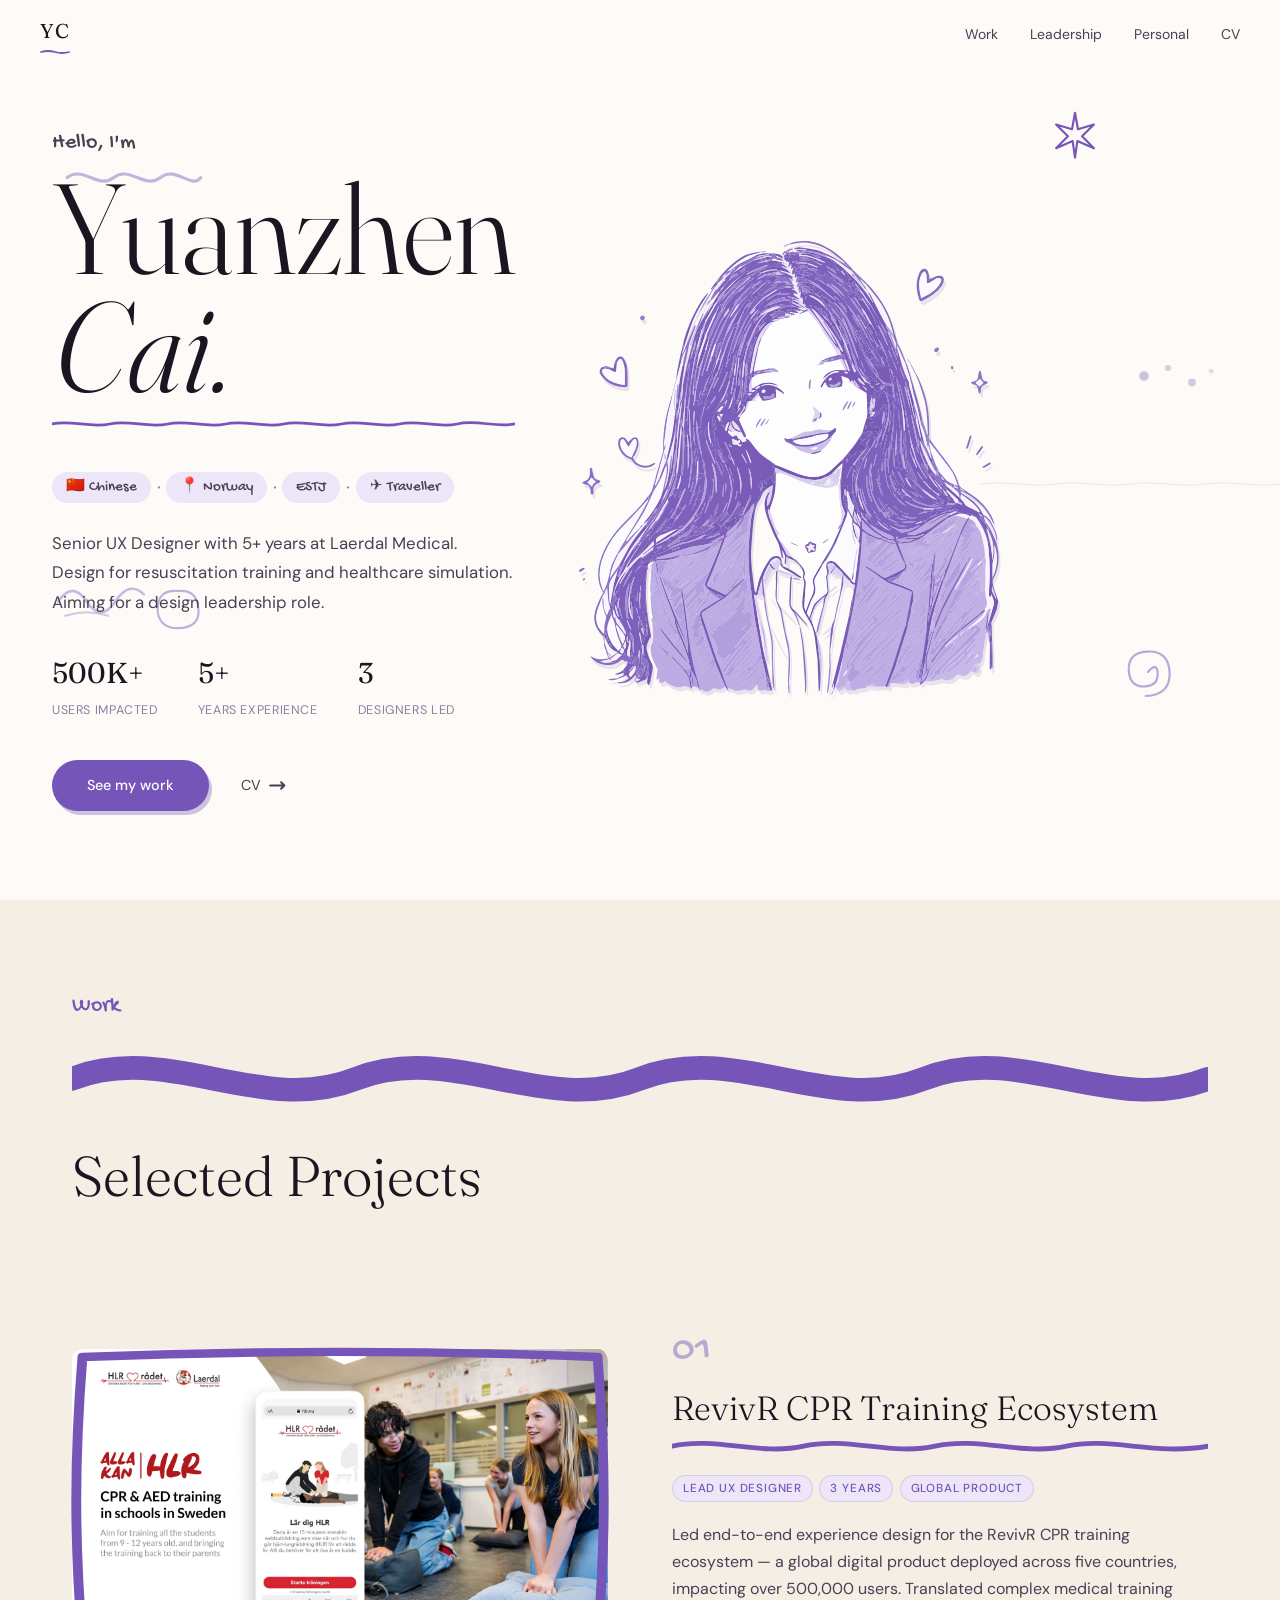
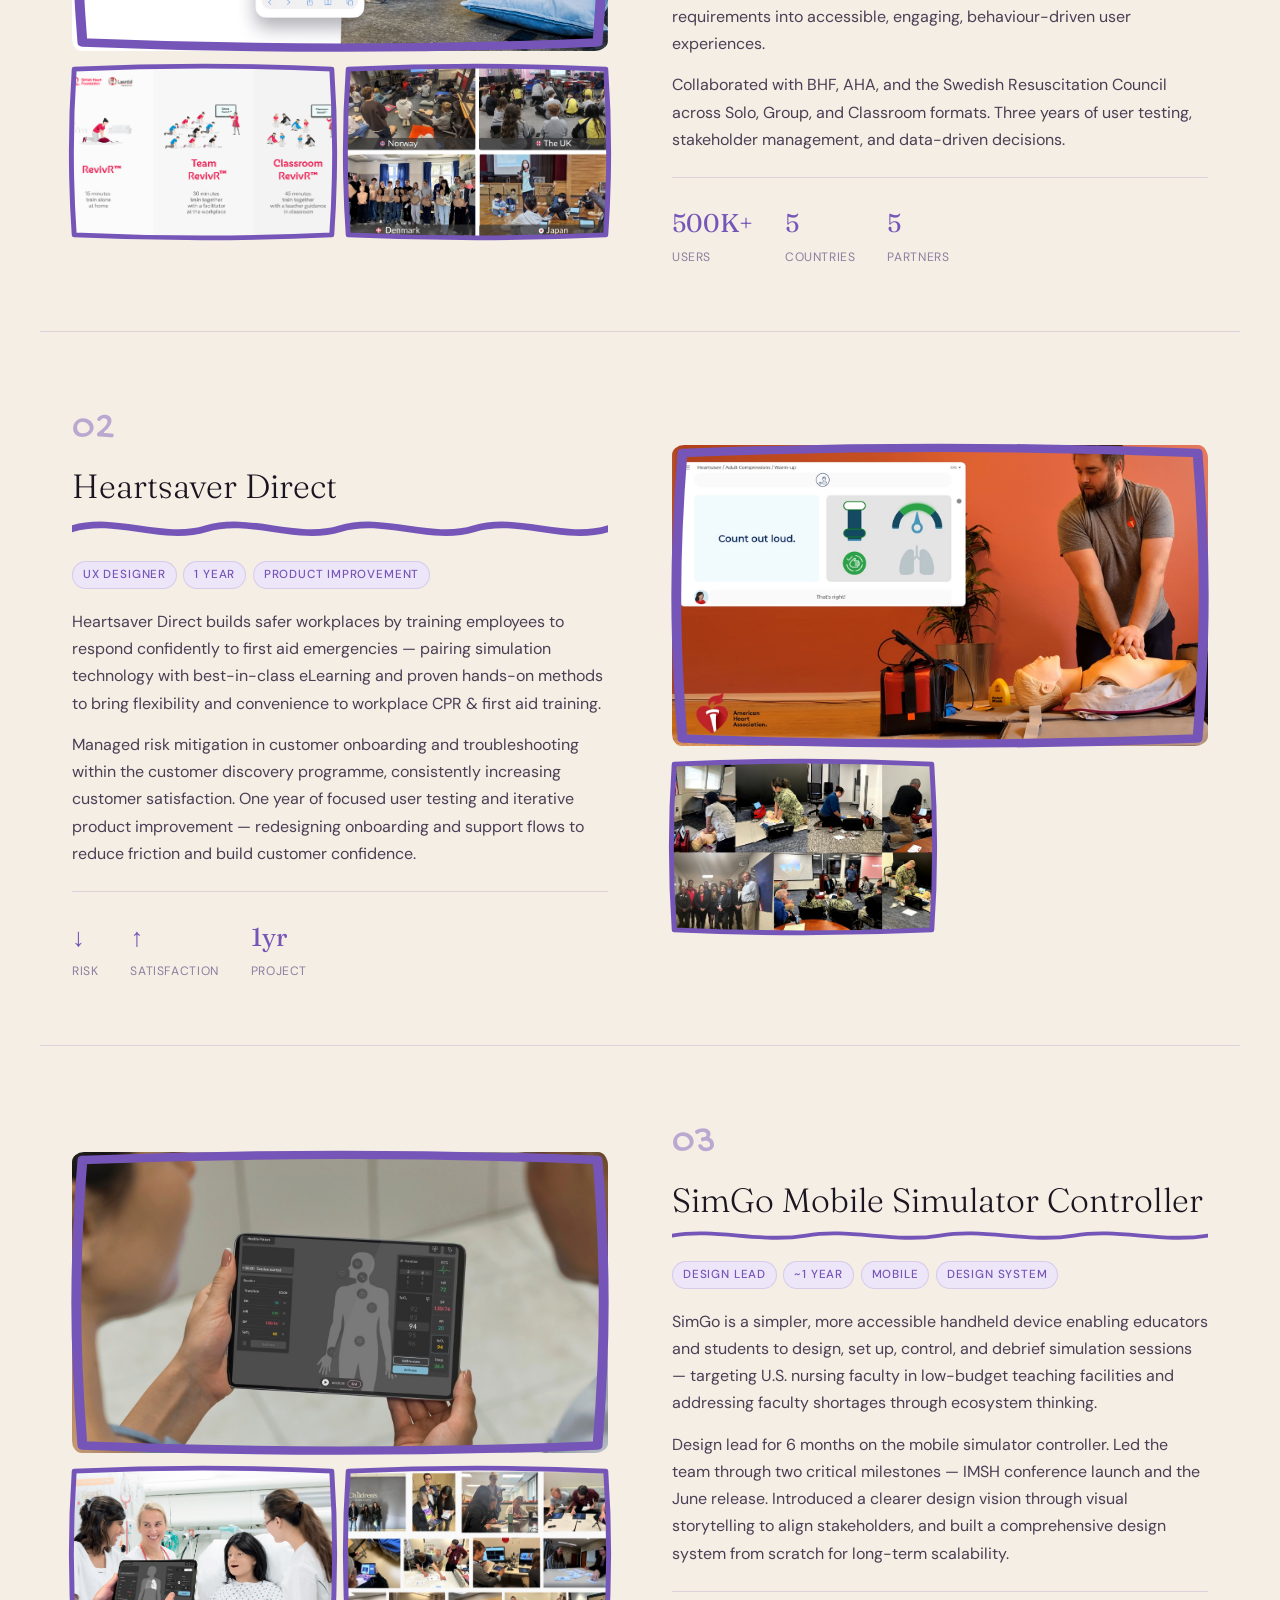
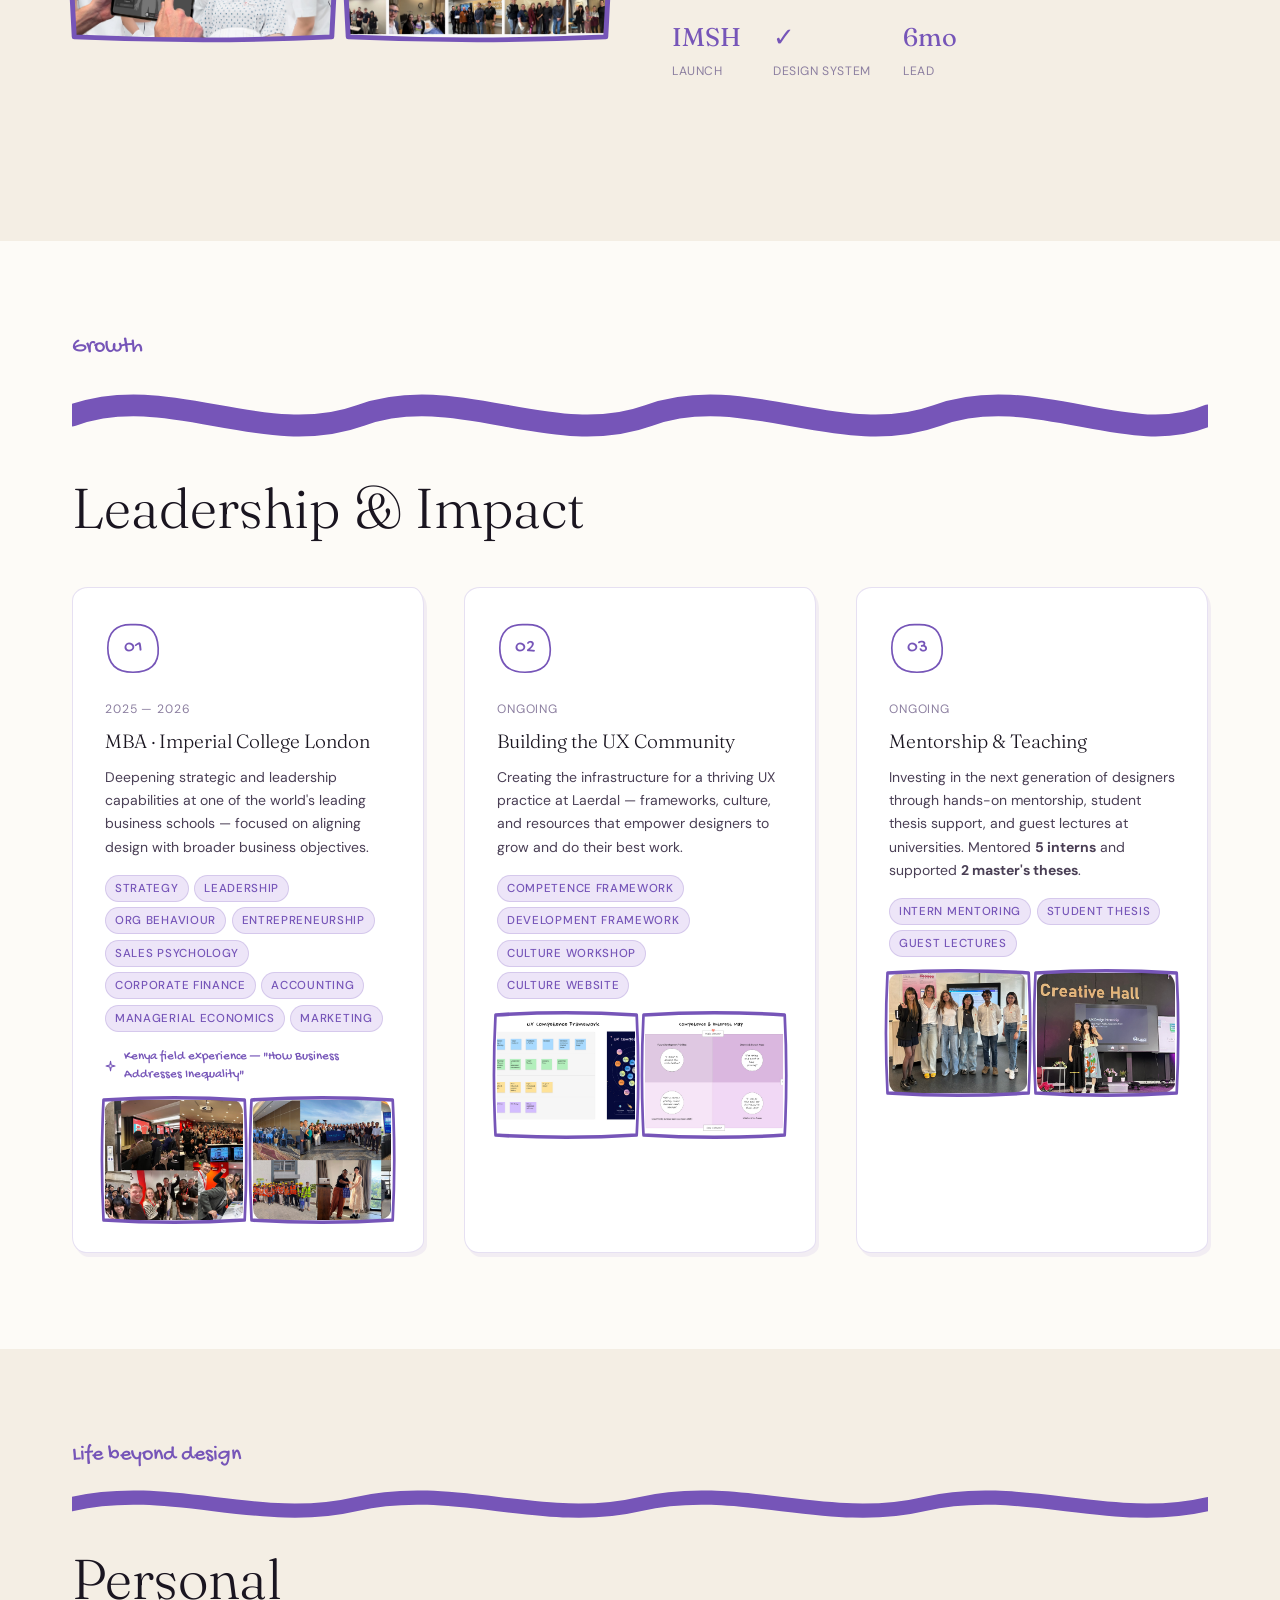
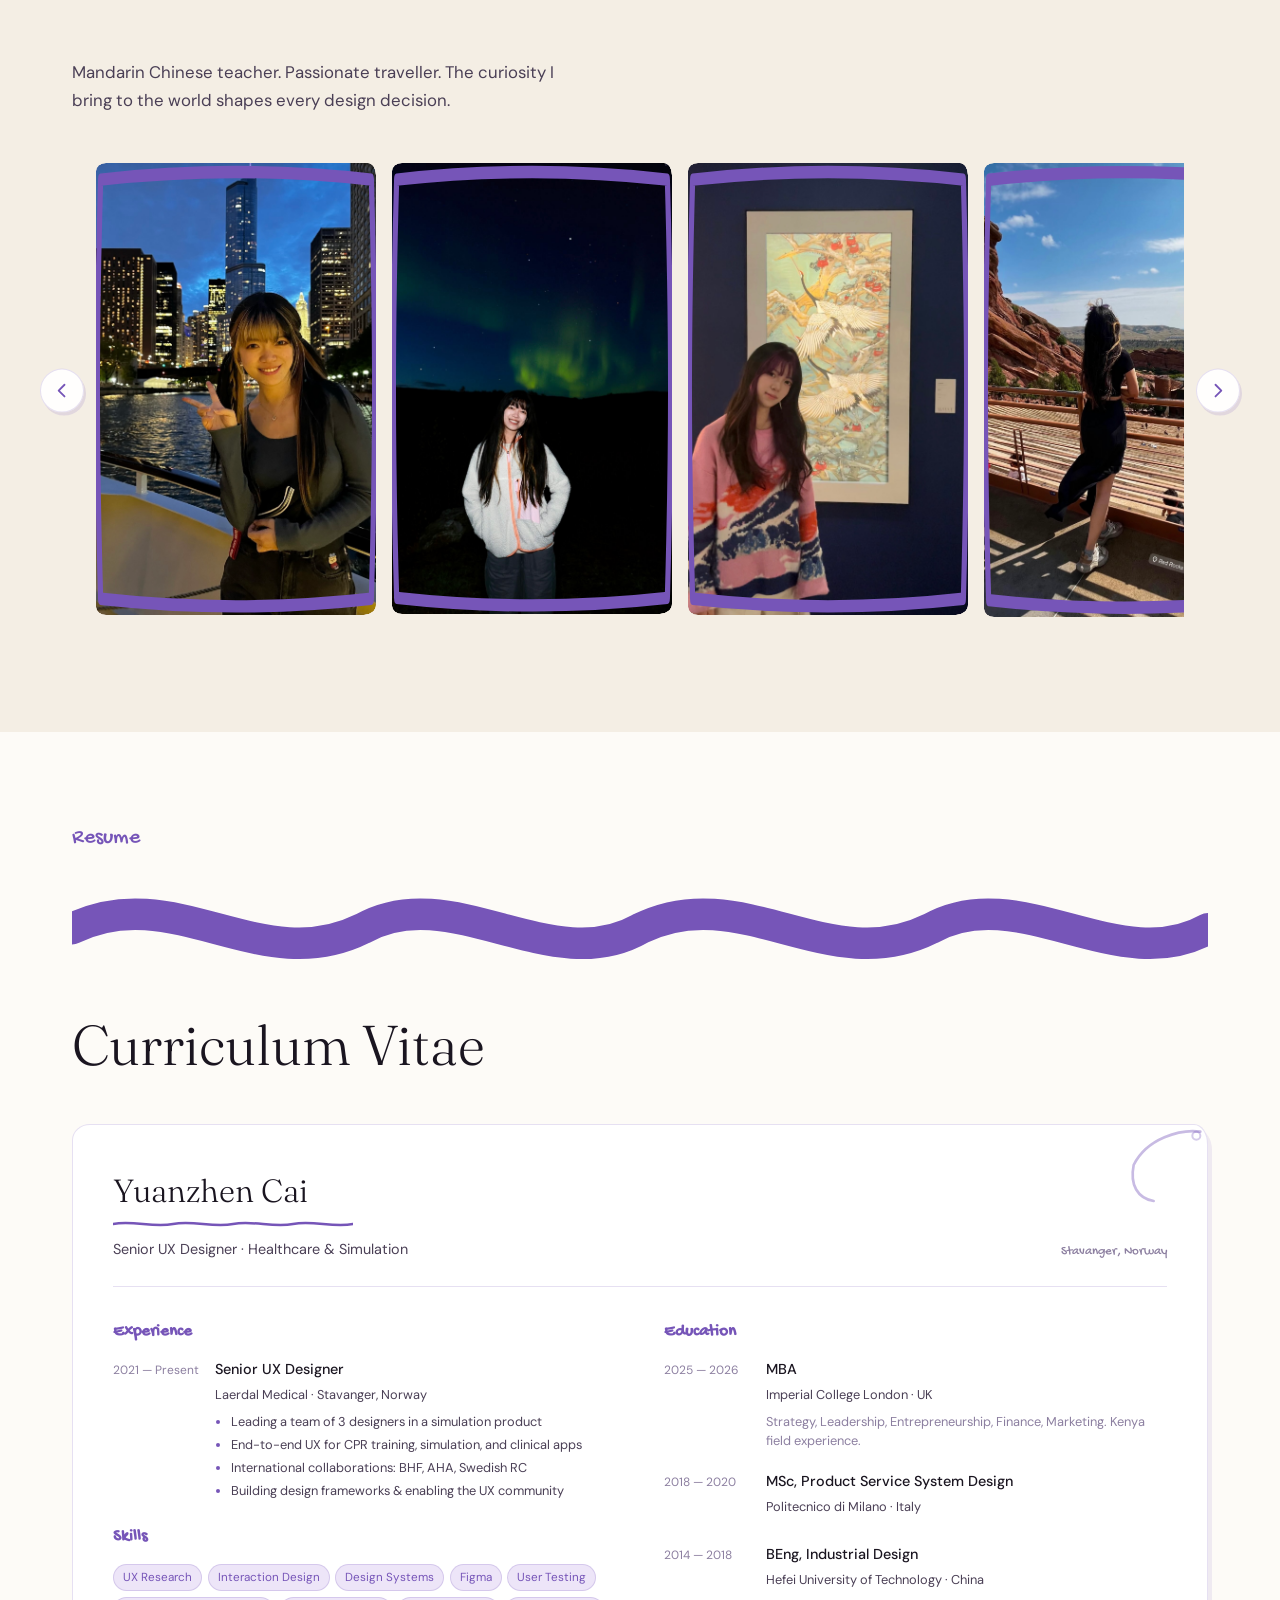
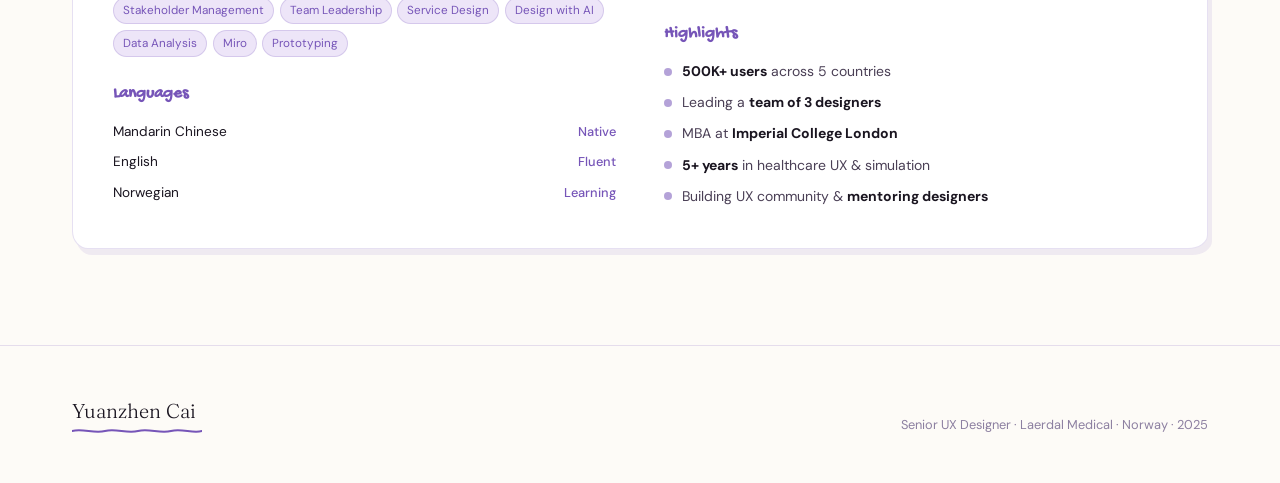
==== commit 64edeab7: "Compress images and convert PNGs to JPEG" ====
--- a/index.html
+++ b/index.html
@@ -167,7 +167,7 @@
   <article class="proj-row reveal-up">
     <div class="proj-visual">
       <div class="img-frame">
-        <img src="Portfolio%20image/RevivR-1.png" alt="RevivR CPR Training" loading="lazy" class="proj-img lightbox-trigger" data-group="revivr" data-caption="RevivR — Overview">
+        <img src="Portfolio%20image/RevivR-1.jpg" alt="RevivR CPR Training" loading="lazy" class="proj-img lightbox-trigger" data-group="revivr" data-caption="RevivR — Overview">
         <svg class="img-sketch-border" viewBox="0 0 100 67" preserveAspectRatio="none" fill="none">
           <path d="M3 3 C35 1.5 65 1.5 97 3 C98.5 25 98.5 42 97 64 C65 65.5 35 65.5 3 64 C1.5 42 1.5 25 3 3 Z" stroke="var(--purple)" stroke-width="1.8" stroke-linecap="round" stroke-linejoin="round"/>
         </svg>
@@ -180,7 +180,7 @@
           </svg>
         </div>
         <div class="img-frame img-frame-sm">
-          <img src="Portfolio%20image/RevivR-3.png" alt="RevivR Research" loading="lazy" class="proj-img lightbox-trigger" data-group="revivr" data-caption="RevivR — Research">
+          <img src="Portfolio%20image/RevivR-3.jpg" alt="RevivR Research" loading="lazy" class="proj-img lightbox-trigger" data-group="revivr" data-caption="RevivR — Research">
           <svg class="img-sketch-border" viewBox="0 0 100 67" preserveAspectRatio="none" fill="none">
             <path d="M3 3 C35 1.5 65 1.5 97 3 C98.5 25 98.5 42 97 64 C65 65.5 35 65.5 3 64 C1.5 42 1.5 25 3 3 Z" stroke="var(--purple)" stroke-width="1.8" stroke-linecap="round" stroke-linejoin="round"/>
           </svg>
@@ -210,14 +210,14 @@
   <article class="proj-row proj-row-rev reveal-up">
     <div class="proj-visual">
       <div class="img-frame">
-        <img src="Portfolio%20image/Heartsaver-1.png" alt="Heartsaver Direct" loading="lazy" class="proj-img lightbox-trigger" data-group="heartsaver" data-caption="Heartsaver — Onboarding">
+        <img src="Portfolio%20image/Heartsaver-1.jpg" alt="Heartsaver Direct" loading="lazy" class="proj-img lightbox-trigger" data-group="heartsaver" data-caption="Heartsaver — Onboarding">
         <svg class="img-sketch-border" viewBox="0 0 100 67" preserveAspectRatio="none" fill="none">
           <path d="M3 3 C35 1.5 65 1.5 97 3 C98.5 25 98.5 42 97 64 C65 65.5 35 65.5 3 64 C1.5 42 1.5 25 3 3 Z" stroke="var(--purple)" stroke-width="1.8" stroke-linecap="round" stroke-linejoin="round"/>
         </svg>
       </div>
       <div class="proj-sub-imgs">
         <div class="img-frame img-frame-sm">
-          <img src="Portfolio%20image/Heartsaver-2.png" alt="Heartsaver Support" loading="lazy" class="proj-img lightbox-trigger" data-group="heartsaver" data-caption="Heartsaver — Support UX">
+          <img src="Portfolio%20image/Heartsaver-2.jpg" alt="Heartsaver Support" loading="lazy" class="proj-img lightbox-trigger" data-group="heartsaver" data-caption="Heartsaver — Support UX">
           <svg class="img-sketch-border" viewBox="0 0 100 67" preserveAspectRatio="none" fill="none">
             <path d="M3 3 C35 1.5 65 1.5 97 3 C98.5 25 98.5 42 97 64 C65 65.5 35 65.5 3 64 C1.5 42 1.5 25 3 3 Z" stroke="var(--purple)" stroke-width="1.8" stroke-linecap="round" stroke-linejoin="round"/>
           </svg>
@@ -254,13 +254,13 @@
       </div>
       <div class="proj-sub-imgs">
         <div class="img-frame img-frame-sm">
-          <img src="Portfolio%20image/SimGo-2.png" alt="SimGo Design System" loading="lazy" class="proj-img lightbox-trigger" data-group="simgo" data-caption="SimGo — Design System">
+          <img src="Portfolio%20image/SimGo-2.jpg" alt="SimGo Design System" loading="lazy" class="proj-img lightbox-trigger" data-group="simgo" data-caption="SimGo — Design System">
           <svg class="img-sketch-border" viewBox="0 0 100 67" preserveAspectRatio="none" fill="none">
             <path d="M3 3 C35 1.5 65 1.5 97 3 C98.5 25 98.5 42 97 64 C65 65.5 35 65.5 3 64 C1.5 42 1.5 25 3 3 Z" stroke="var(--purple)" stroke-width="1.8" stroke-linecap="round" stroke-linejoin="round"/>
           </svg>
         </div>
         <div class="img-frame img-frame-sm">
-          <img src="Portfolio%20image/SimGo-3.png" alt="SimGo Vision" loading="lazy" class="proj-img lightbox-trigger" data-group="simgo" data-caption="SimGo — Vision">
+          <img src="Portfolio%20image/SimGo-3.jpg" alt="SimGo Vision" loading="lazy" class="proj-img lightbox-trigger" data-group="simgo" data-caption="SimGo — Vision">
           <svg class="img-sketch-border" viewBox="0 0 100 67" preserveAspectRatio="none" fill="none">
             <path d="M3 3 C35 1.5 65 1.5 97 3 C98.5 25 98.5 42 97 64 C65 65.5 35 65.5 3 64 C1.5 42 1.5 25 3 3 Z" stroke="var(--purple)" stroke-width="1.8" stroke-linecap="round" stroke-linejoin="round"/>
           </svg>
@@ -325,10 +325,10 @@
             Kenya field experience — "How Business Addresses Inequality"
           </div>
           <div class="ld-imgs">
-            <div class="img-frame"><img src="Portfolio%20image/MBA-1.png" alt="MBA" loading="lazy" class="lightbox-trigger" data-group="mba" data-caption="MBA — Imperial College London">
+            <div class="img-frame"><img src="Portfolio%20image/MBA-1.jpg" alt="MBA" loading="lazy" class="lightbox-trigger" data-group="mba" data-caption="MBA — Imperial College London">
               <svg class="img-sketch-border" viewBox="0 0 100 67" preserveAspectRatio="none" fill="none"><path d="M3 3 C35 1.5 65 1.5 97 3 C98.5 25 98.5 42 97 64 C65 65.5 35 65.5 3 64 C1.5 42 1.5 25 3 3 Z" stroke="var(--purple)" stroke-width="1.8" stroke-linecap="round" stroke-linejoin="round"/></svg>
             </div>
-            <div class="img-frame"><img src="Portfolio%20image/MBA-2.png" alt="Kenya" loading="lazy" class="lightbox-trigger" data-group="mba" data-caption="MBA — Kenya Field Experience">
+            <div class="img-frame"><img src="Portfolio%20image/MBA-2.jpg" alt="Kenya" loading="lazy" class="lightbox-trigger" data-group="mba" data-caption="MBA — Kenya Field Experience">
               <svg class="img-sketch-border" viewBox="0 0 100 67" preserveAspectRatio="none" fill="none"><path d="M3 3 C35 1.5 65 1.5 97 3 C98.5 25 98.5 42 97 64 C65 65.5 35 65.5 3 64 C1.5 42 1.5 25 3 3 Z" stroke="var(--purple)" stroke-width="1.8" stroke-linecap="round" stroke-linejoin="round"/></svg>
             </div>
           </div>
@@ -352,10 +352,10 @@
             <span>Culture Workshop</span><span>Culture Website</span>
           </div>
           <div class="ld-imgs">
-            <div class="img-frame"><img src="Portfolio%20image/UX-1.png" alt="UX Community" loading="lazy" class="lightbox-trigger" data-group="ux" data-caption="UX Community Building">
+            <div class="img-frame"><img src="Portfolio%20image/UX-1.jpg" alt="UX Community" loading="lazy" class="lightbox-trigger" data-group="ux" data-caption="UX Community Building">
               <svg class="img-sketch-border" viewBox="0 0 100 67" preserveAspectRatio="none" fill="none"><path d="M3 3 C35 1.5 65 1.5 97 3 C98.5 25 98.5 42 97 64 C65 65.5 35 65.5 3 64 C1.5 42 1.5 25 3 3 Z" stroke="var(--purple)" stroke-width="1.8" stroke-linecap="round" stroke-linejoin="round"/></svg>
             </div>
-            <div class="img-frame"><img src="Portfolio%20image/UX-2.png" alt="UX Frameworks" loading="lazy" class="lightbox-trigger" data-group="ux" data-caption="UX Frameworks &amp; Culture">
+            <div class="img-frame"><img src="Portfolio%20image/UX-2.jpg" alt="UX Frameworks" loading="lazy" class="lightbox-trigger" data-group="ux" data-caption="UX Frameworks &amp; Culture">
               <svg class="img-sketch-border" viewBox="0 0 100 67" preserveAspectRatio="none" fill="none"><path d="M3 3 C35 1.5 65 1.5 97 3 C98.5 25 98.5 42 97 64 C65 65.5 35 65.5 3 64 C1.5 42 1.5 25 3 3 Z" stroke="var(--purple)" stroke-width="1.8" stroke-linecap="round" stroke-linejoin="round"/></svg>
             </div>
           </div>
@@ -381,7 +381,7 @@
             <div class="img-frame"><img src="Portfolio%20image/Mentor-1.jpg" alt="Mentorship" loading="lazy" class="lightbox-trigger" data-group="mentor" data-caption="Mentorship Sessions">
               <svg class="img-sketch-border" viewBox="0 0 100 67" preserveAspectRatio="none" fill="none"><path d="M3 3 C35 1.5 65 1.5 97 3 C98.5 25 98.5 42 97 64 C65 65.5 35 65.5 3 64 C1.5 42 1.5 25 3 3 Z" stroke="var(--purple)" stroke-width="1.8" stroke-linecap="round" stroke-linejoin="round"/></svg>
             </div>
-            <div class="img-frame"><img src="Portfolio%20image/Mentor-2.png" alt="Teaching" loading="lazy" class="lightbox-trigger" data-group="mentor" data-caption="Guest Lectures">
+            <div class="img-frame"><img src="Portfolio%20image/Mentor-2.jpg" alt="Teaching" loading="lazy" class="lightbox-trigger" data-group="mentor" data-caption="Guest Lectures">
               <svg class="img-sketch-border" viewBox="0 0 100 67" preserveAspectRatio="none" fill="none"><path d="M3 3 C35 1.5 65 1.5 97 3 C98.5 25 98.5 42 97 64 C65 65.5 35 65.5 3 64 C1.5 42 1.5 25 3 3 Z" stroke="var(--purple)" stroke-width="1.8" stroke-linecap="round" stroke-linejoin="round"/></svg>
             </div>
           </div>
